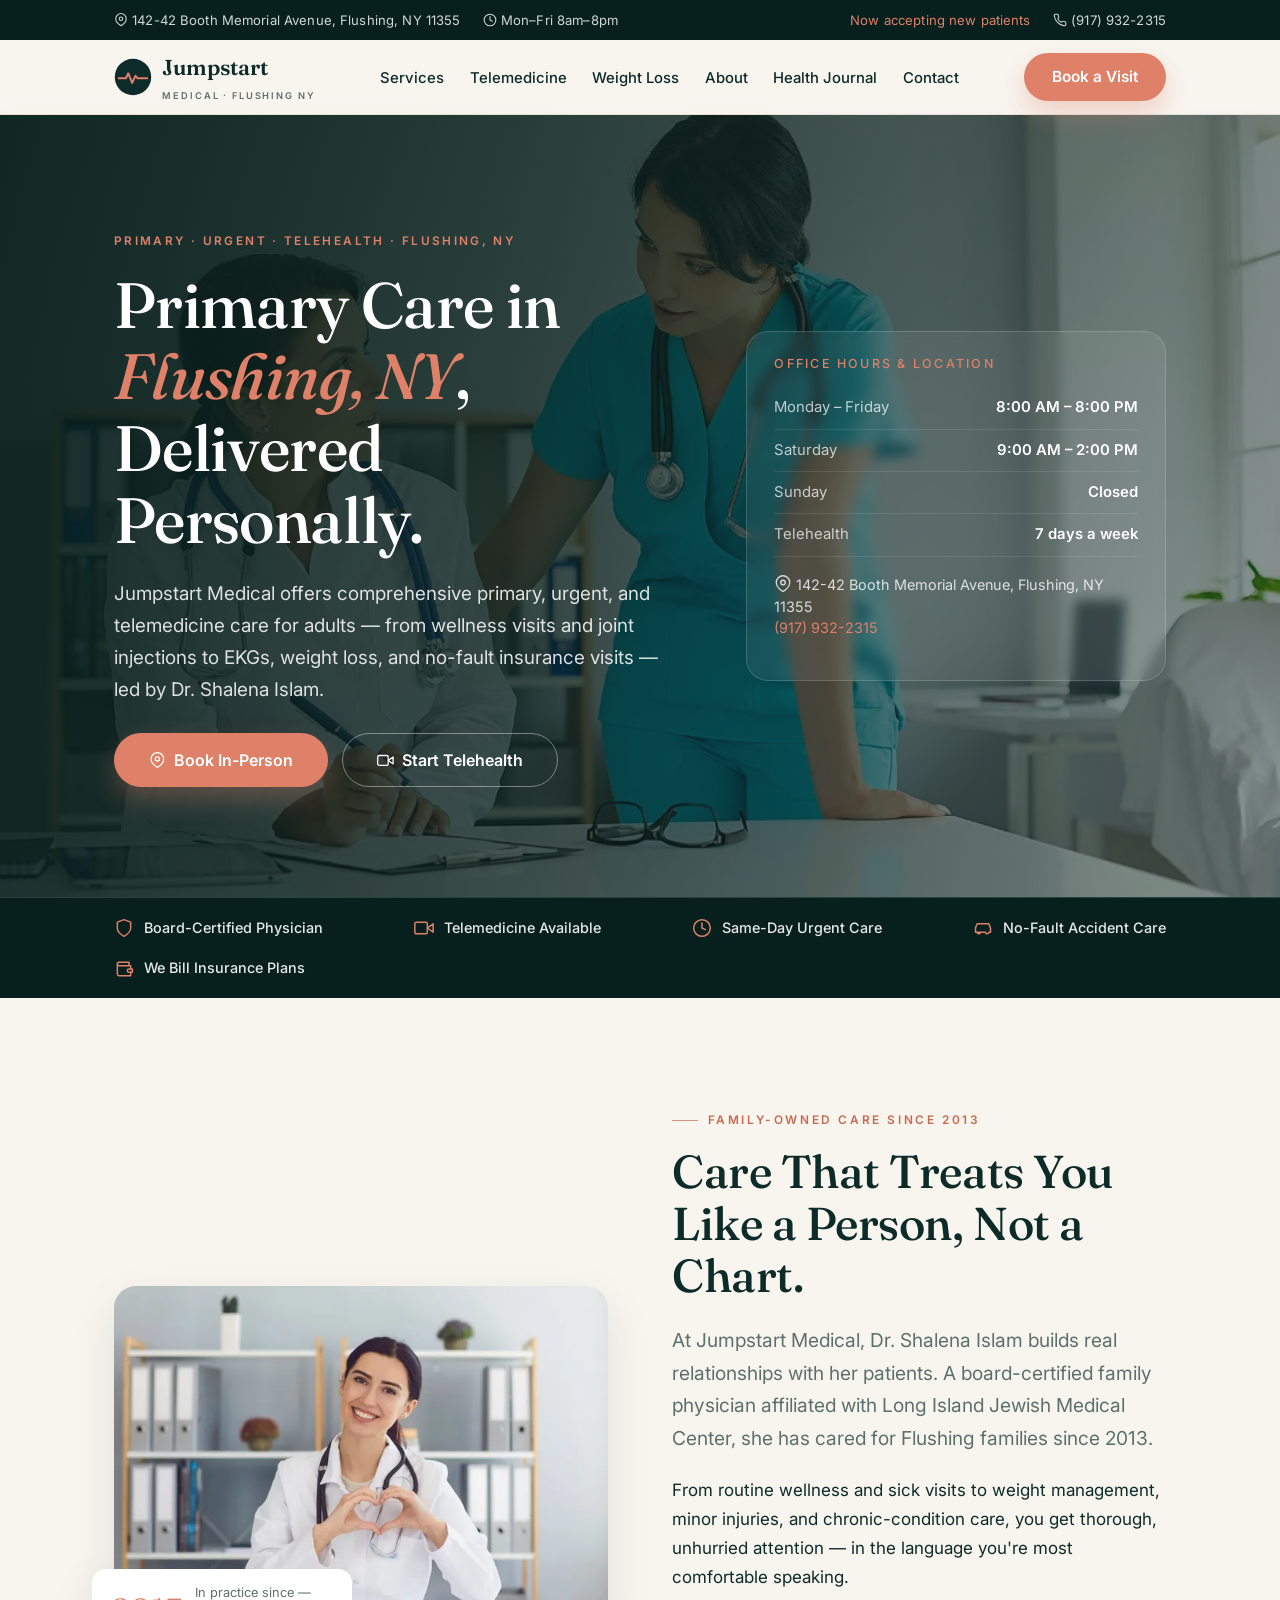
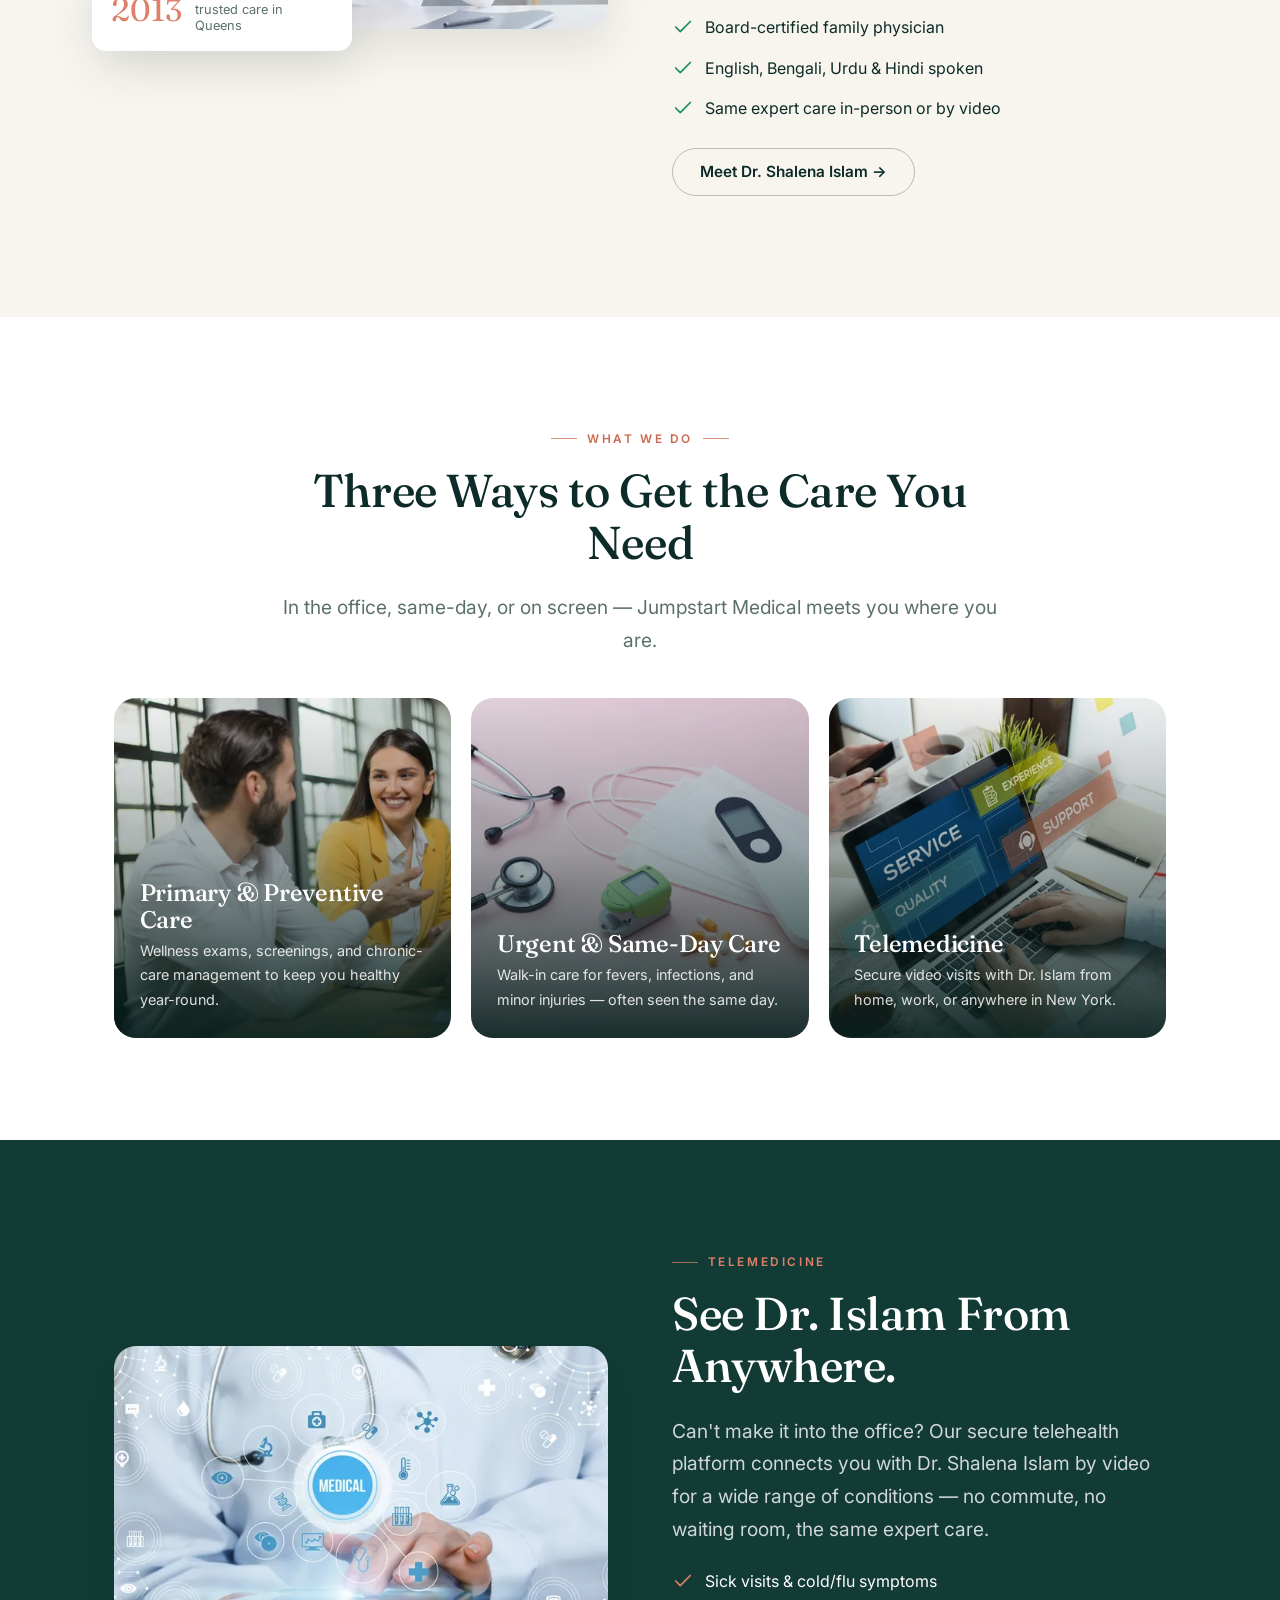
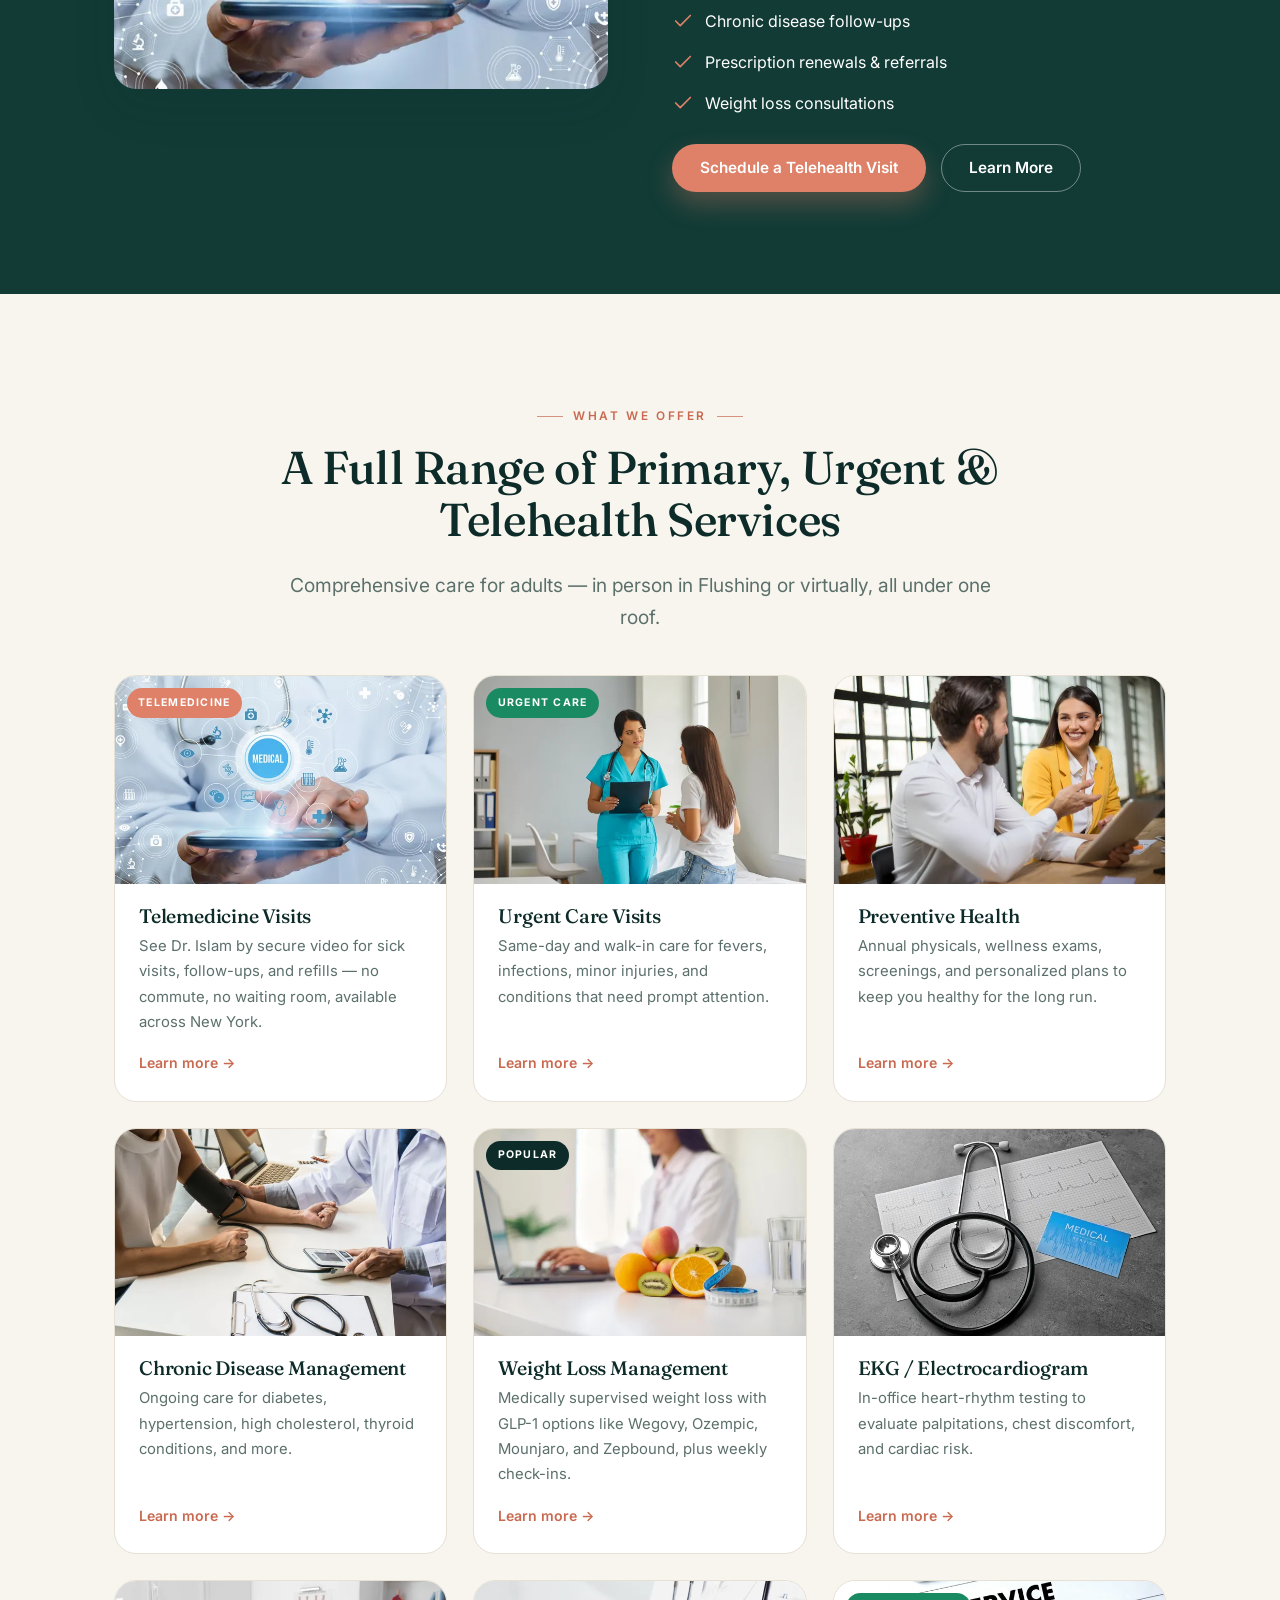
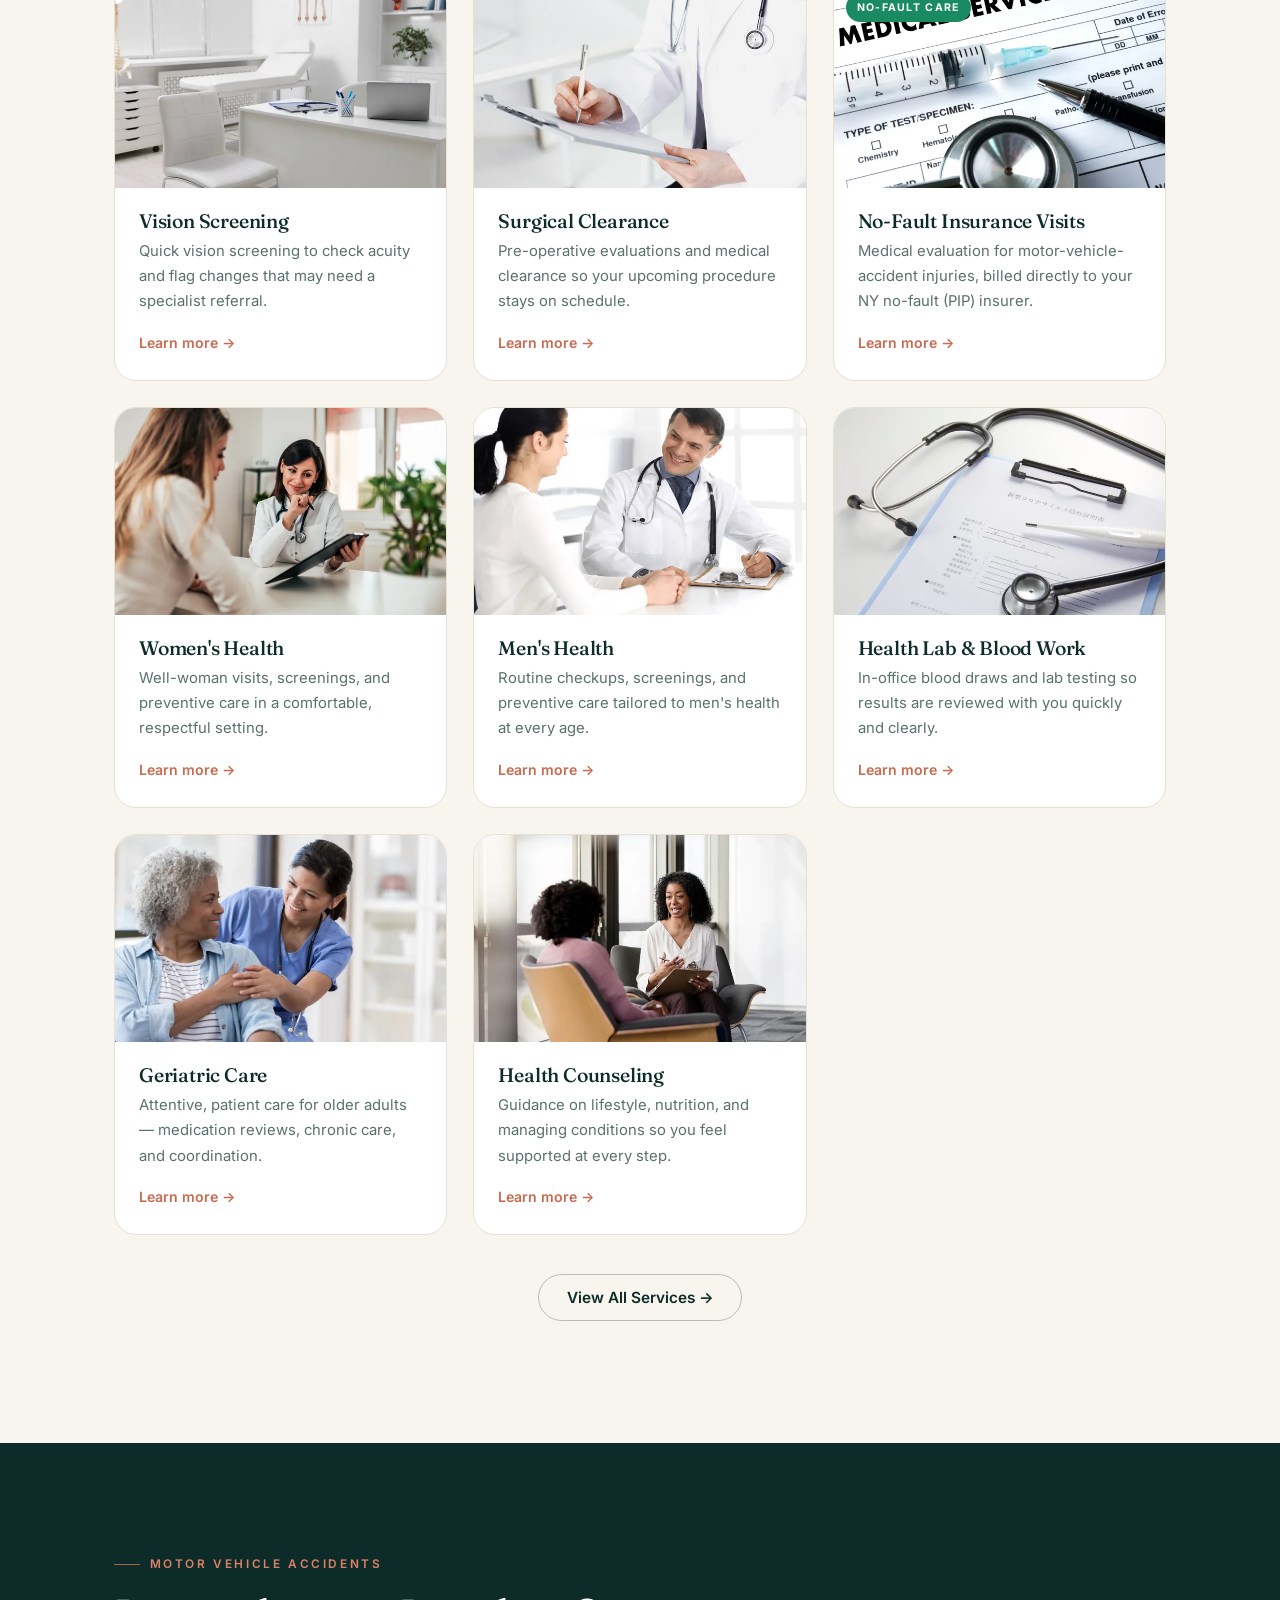
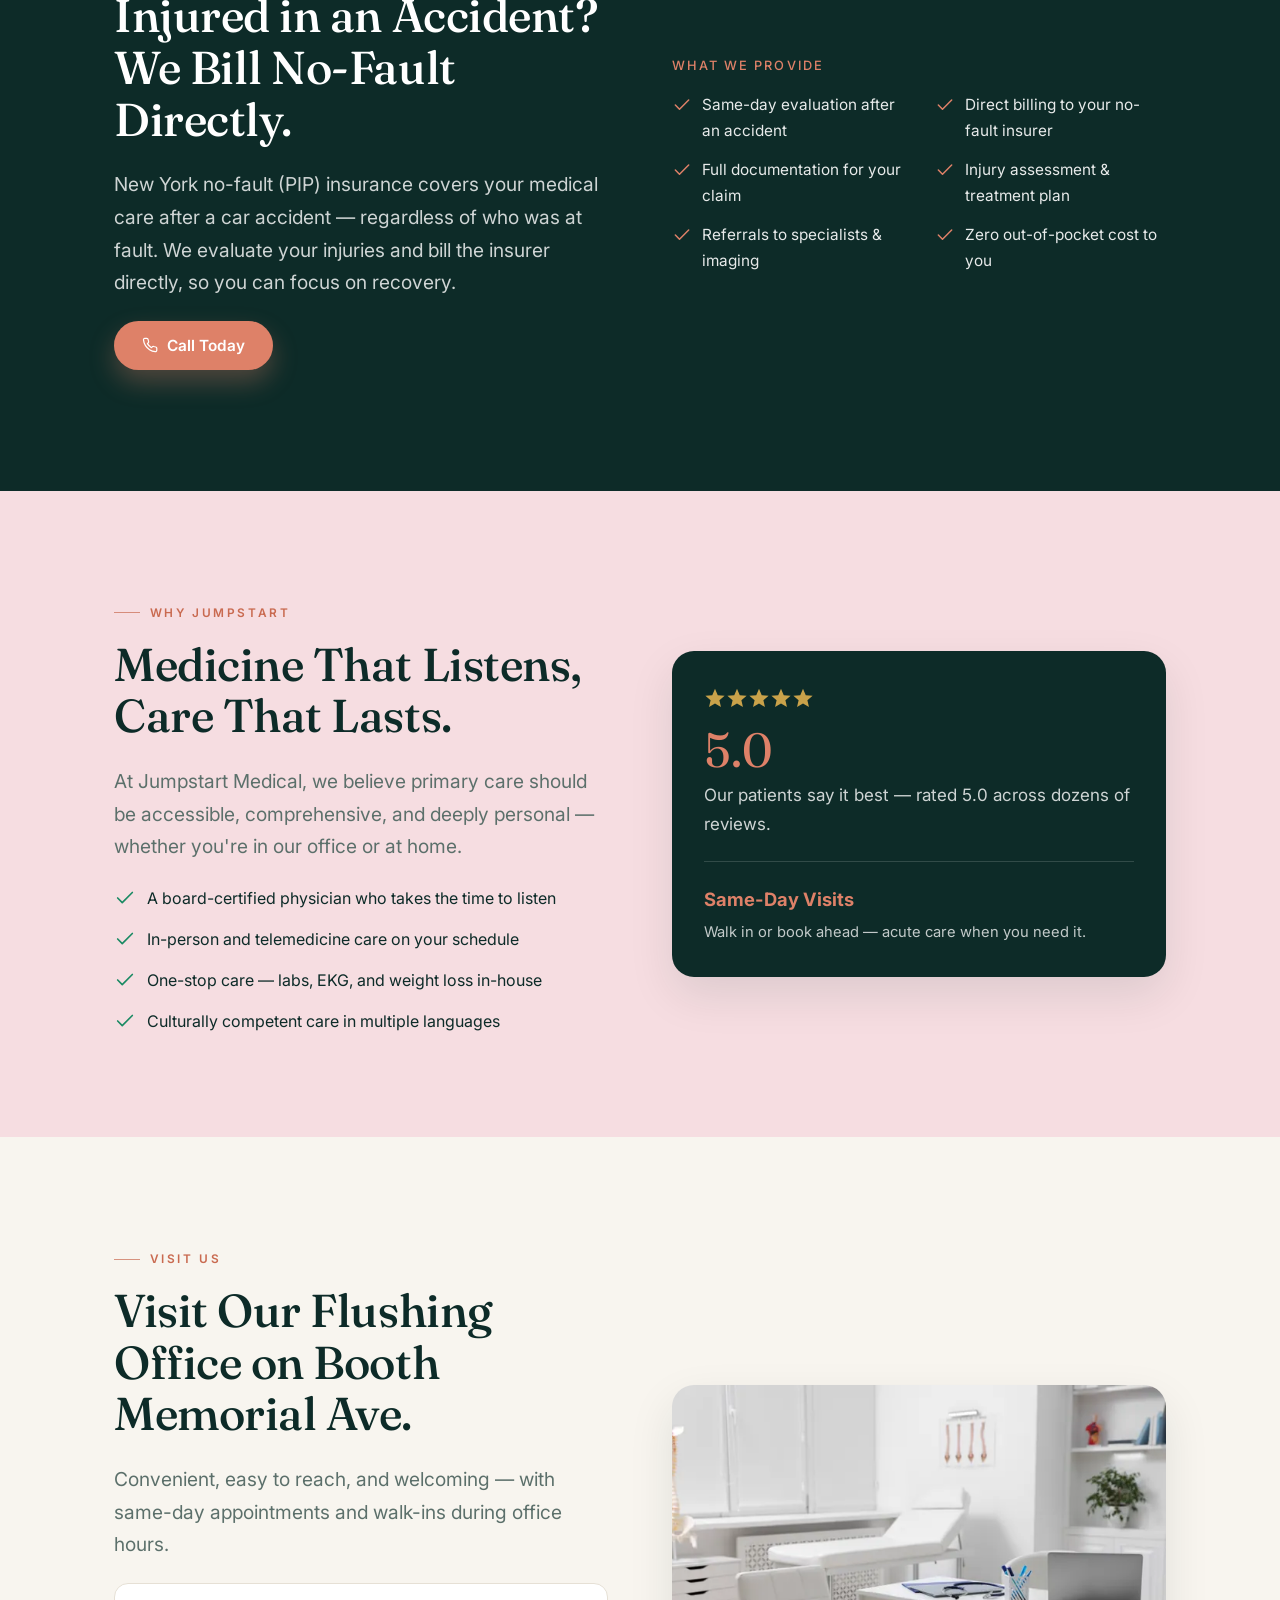
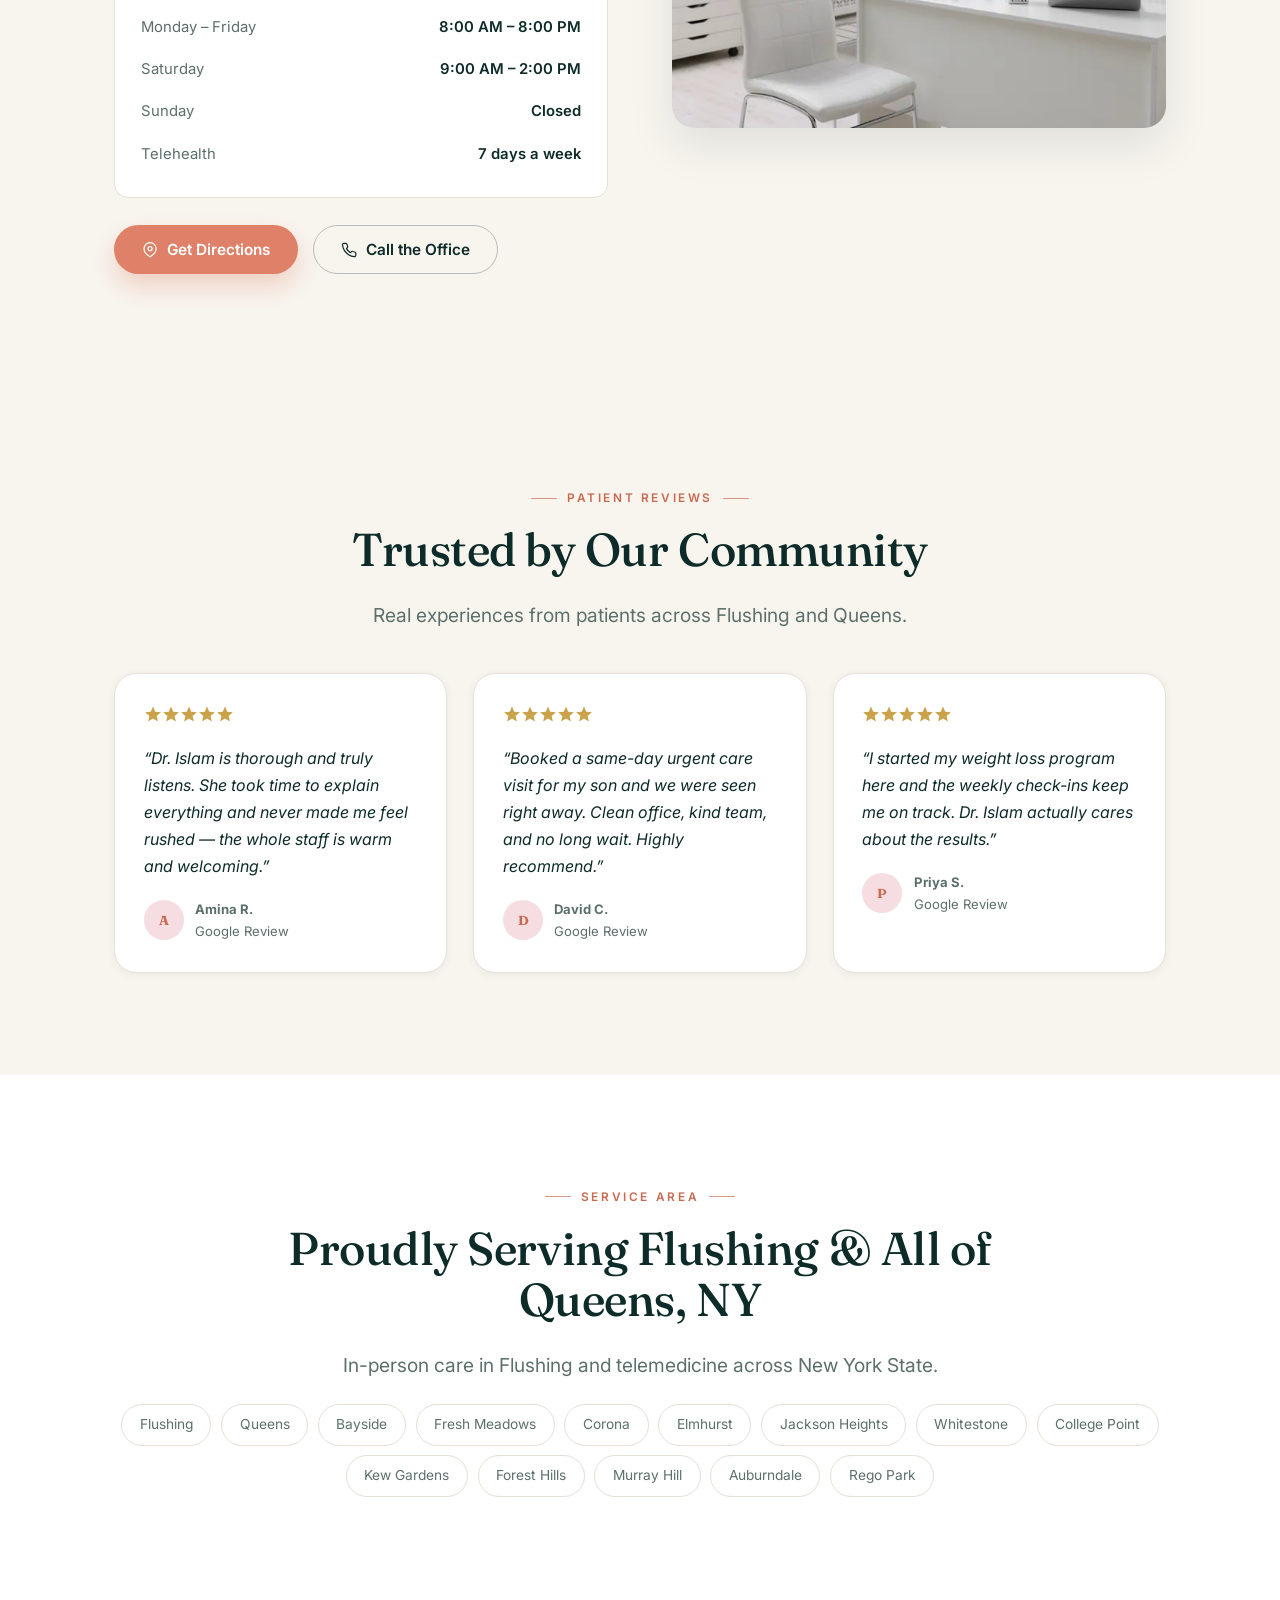
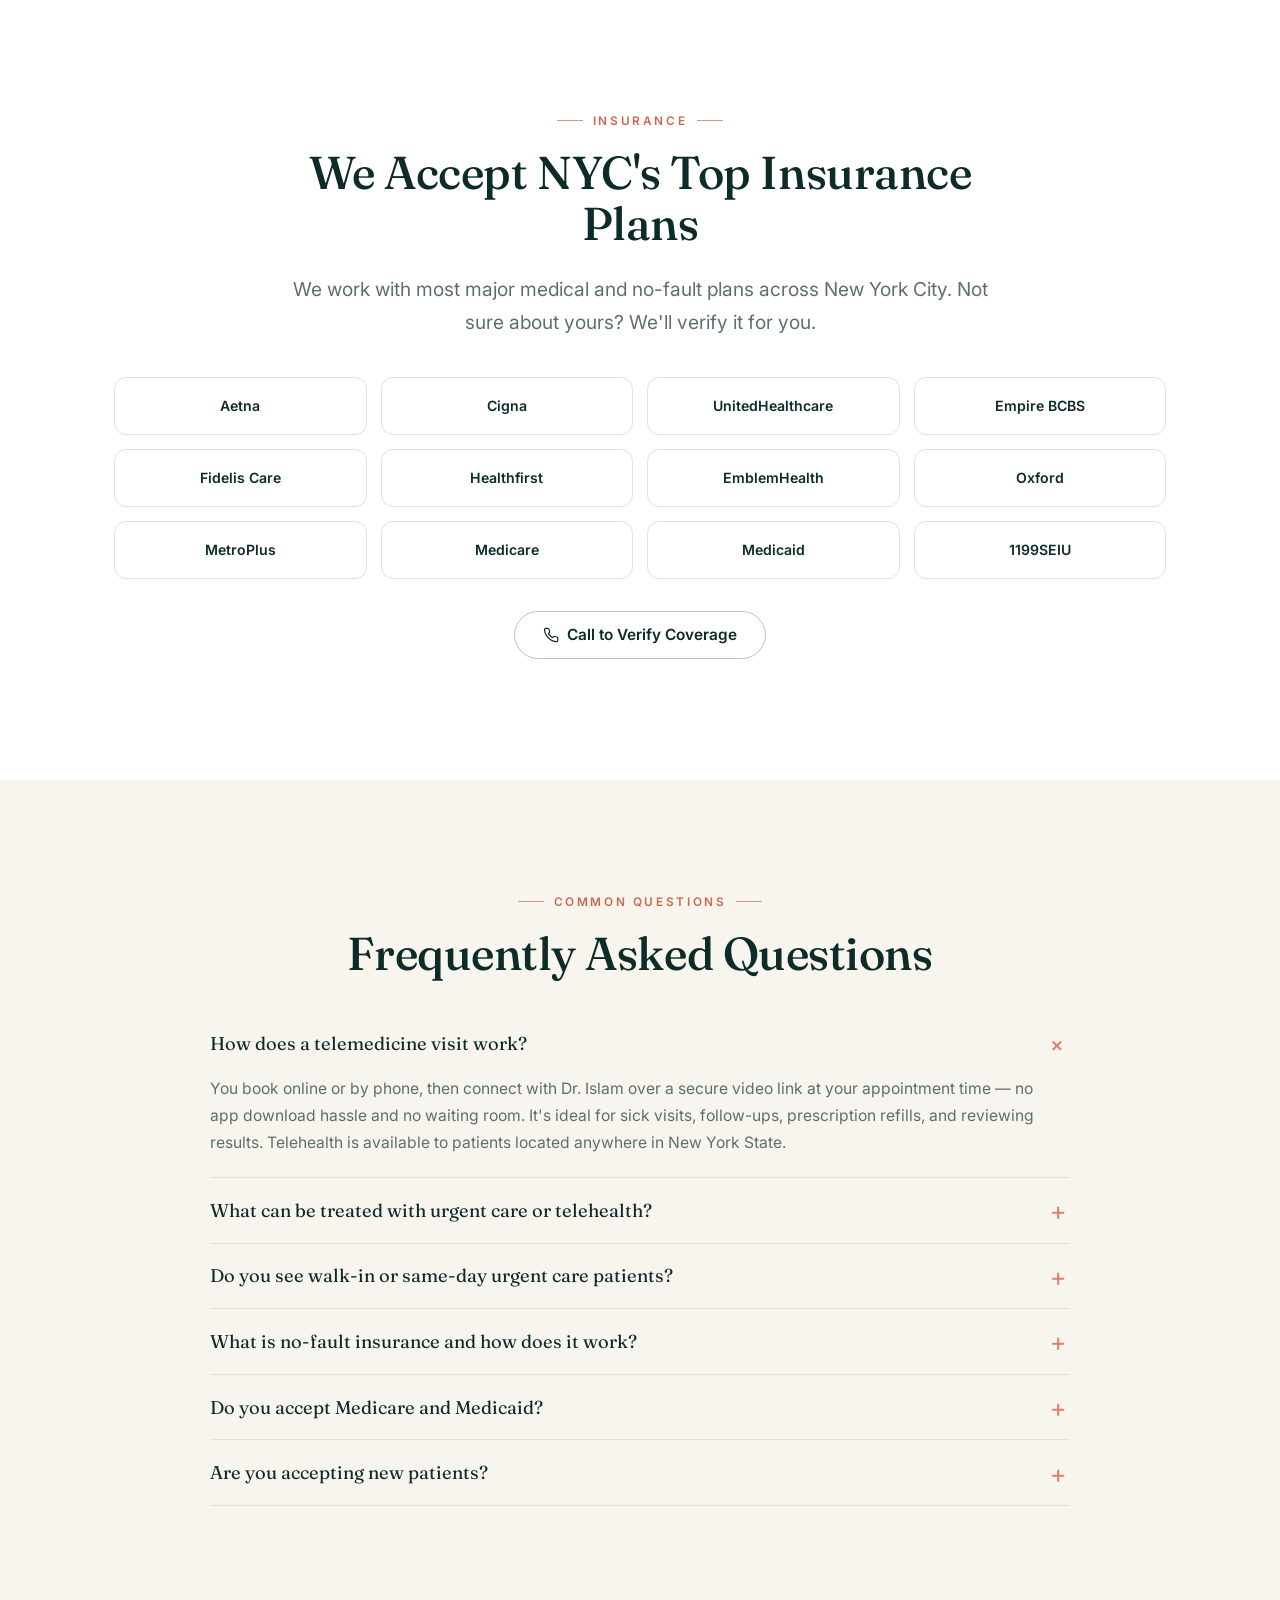
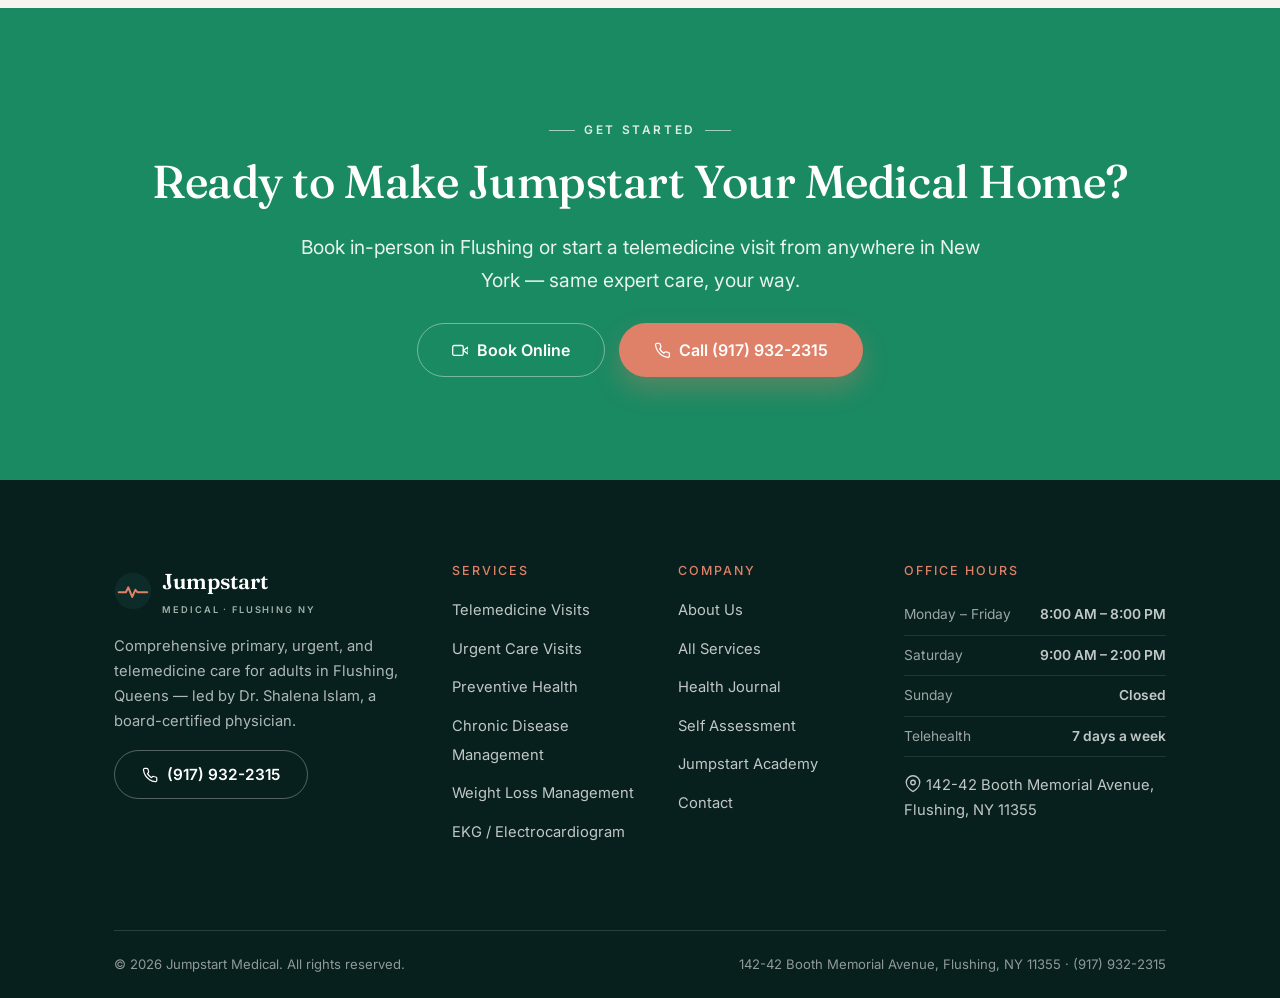
==== index.html @ 55629e94 "Redesign Jumpstart Medical site: new layout, SEO, responsive, imagery - Rebuild the site following j" ====
<!doctype html>
<html lang="en">
<head>
<meta charset="utf-8">
<meta name="viewport" content="width=device-width, initial-scale=1">
<title>Primary Care &amp; Urgent Care in Flushing, Queens NY | Jumpstart Medical</title>
<meta name="description" content="Jumpstart Medical offers comprehensive primary, urgent, and telemedicine care for adults in Flushing, Queens NY — led by Dr. Shalena Islam. Same-day visits, weight loss, no-fault care. Call (917) 932-2315.">
<link rel="canonical" href="https://jumpstartmedical.care/">
<meta name="theme-color" content="#0d2b28">
<meta name="robots" content="index, follow, max-image-preview:large">
<meta name="author" content="Jumpstart Medical">
<meta name="geo.region" content="US-NY">
<meta name="geo.placename" content="Flushing, Queens, New York">

<meta property="og:type" content="website">
<meta property="og:site_name" content="Jumpstart Medical">
<meta property="og:title" content="Primary Care &amp; Urgent Care in Flushing, Queens NY | Jumpstart Medical">
<meta property="og:description" content="Jumpstart Medical offers comprehensive primary, urgent, and telemedicine care for adults in Flushing, Queens NY — led by Dr. Shalena Islam. Same-day visits, weight loss, no-fault care. Call (917) 932-2315.">
<meta property="og:url" content="https://jumpstartmedical.care/">
<meta property="og:image" content="https://jumpstartmedical.care/assets/img/og-image.jpg">
<meta property="og:image:width" content="1200">
<meta property="og:image:height" content="630">
<meta property="og:locale" content="en_US">
<meta name="twitter:card" content="summary_large_image">
<meta name="twitter:title" content="Primary Care &amp; Urgent Care in Flushing, Queens NY | Jumpstart Medical">
<meta name="twitter:description" content="Jumpstart Medical offers comprehensive primary, urgent, and telemedicine care for adults in Flushing, Queens NY — led by Dr. Shalena Islam. Same-day visits, weight loss, no-fault care. Call (917) 932-2315.">
<meta name="twitter:image" content="https://jumpstartmedical.care/assets/img/og-image.jpg">

<link rel="icon" type="image/svg+xml" href="assets/img/favicon.svg">
<link rel="apple-touch-icon" href="assets/img/favicon.svg">
<link rel="manifest" href="site.webmanifest">

<link rel="preconnect" href="https://fonts.googleapis.com">
<link rel="preconnect" href="https://fonts.gstatic.com" crossorigin>
<link href="https://fonts.googleapis.com/css2?family=Fraunces:ital,opsz,wght@0,9..144,400;0,9..144,500;1,9..144,400&family=Inter:wght@400;500;600;700&display=swap" rel="stylesheet">
<link rel="stylesheet" href="assets/css/styles.css">
<script type="application/ld+json">{"@context": "https://schema.org", "@type": "MedicalClinic", "@id": "https://jumpstartmedical.care/#clinic", "name": "Jumpstart Medical", "url": "https://jumpstartmedical.care/", "telephone": "(917) 932-2315", "image": "https://jumpstartmedical.care/assets/img/og-image.jpg", "priceRange": "$$", "medicalSpecialty": ["PrimaryCare", "Emergency"], "address": {"@type": "PostalAddress", "streetAddress": "142-42 Booth Memorial Avenue", "addressLocality": "Flushing", "addressRegion": "NY", "postalCode": "11355", "addressCountry": "US"}, "geo": {"@type": "GeoCoordinates", "latitude": 40.7433, "longitude": -73.8203}, "areaServed": [{"@type": "City", "name": "Flushing"}, {"@type": "City", "name": "Queens"}, {"@type": "City", "name": "Bayside"}, {"@type": "City", "name": "Fresh Meadows"}], "openingHoursSpecification": [{"@type": "OpeningHoursSpecification", "dayOfWeek": ["Monday", "Tuesday", "Wednesday", "Thursday", "Friday"], "opens": "08:00", "closes": "20:00"}, {"@type": "OpeningHoursSpecification", "dayOfWeek": "Saturday", "opens": "09:00", "closes": "14:00"}], "founder": {"@type": "Physician", "name": "Dr. Shalena Islam"}, "sameAs": ["https://www.zocdoc.com/practice/jumpstart-medical-75416"]}</script>
<script type="application/ld+json">{"@context": "https://schema.org", "@type": "Physician", "name": "Dr. Shalena Islam", "url": "https://jumpstartmedical.care/about-us/", "telephone": "(917) 932-2315", "medicalSpecialty": "PrimaryCare", "worksFor": {"@id": "https://jumpstartmedical.care/#clinic"}, "knowsLanguage": ["English", "Bengali", "Urdu", "Hindi"], "address": {"@type": "PostalAddress", "streetAddress": "142-42 Booth Memorial Avenue", "addressLocality": "Flushing", "addressRegion": "NY", "postalCode": "11355", "addressCountry": "US"}}</script>
<script type="application/ld+json">{"@context": "https://schema.org", "@type": "FAQPage", "mainEntity": [{"@type": "Question", "name": "How does a telemedicine visit work?", "acceptedAnswer": {"@type": "Answer", "text": "You book online or by phone, then connect with Dr. Islam over a secure video link at your appointment time — no app download hassle and no waiting room. It's ideal for sick visits, follow-ups, prescription refills, and reviewing results. Telehealth is available to patients located anywhere in New York State."}}, {"@type": "Question", "name": "What can be treated with urgent care or telehealth?", "acceptedAnswer": {"@type": "Answer", "text": "Colds and flu, minor infections, rashes, allergies, prescription refills, medication questions, and chronic-condition check-ins are all a great fit. For anything that needs hands-on evaluation or lab work, we'll have you come into the Flushing office — often the same day."}}, {"@type": "Question", "name": "Do you see walk-in or same-day urgent care patients?", "acceptedAnswer": {"@type": "Answer", "text": "Yes. Same-day and walk-in appointments are available for acute conditions during office hours. Calling ahead at (917) 932-2315 helps us reduce your wait, but walk-ins are always welcome."}}, {"@type": "Question", "name": "What is no-fault insurance and how does it work?", "acceptedAnswer": {"@type": "Answer", "text": "New York no-fault (PIP) insurance covers medical expenses after a motor vehicle accident, regardless of who was at fault. Jumpstart Medical evaluates your injuries and bills the insurer directly — at no out-of-pocket cost to you."}}, {"@type": "Question", "name": "Do you accept Medicare and Medicaid?", "acceptedAnswer": {"@type": "Answer", "text": "Yes. We accept Medicare, Medicaid, and most major NYC commercial plans. Call (917) 932-2315 and we'll verify your coverage before your visit."}}, {"@type": "Question", "name": "Are you accepting new patients?", "acceptedAnswer": {"@type": "Answer", "text": "Absolutely. Jumpstart Medical is actively welcoming new adult patients for both in-person and telemedicine visits. Book on ZocDoc or call (917) 932-2315 to get started."}}]}</script>
<script type="application/ld+json">{"@context": "https://schema.org", "@type": "WebSite", "name": "Jumpstart Medical", "url": "https://jumpstartmedical.care/"}</script>
</head>
<body>
<a class="skip" href="#main">Skip to content</a>

<div class="topbar">
  <div class="wrap">
    <div class="tb-left">
      <span><svg class="ico" viewBox="0 0 24 24" fill="none" stroke="currentColor" stroke-width="1.8" stroke-linecap="round" stroke-linejoin="round" aria-hidden="true"><path d="M21 10c0 7-9 12-9 12s-9-5-9-12a9 9 0 0 1 18 0Z"/><circle cx="12" cy="10" r="3"/></svg> 142-42 Booth Memorial Avenue, Flushing, NY 11355</span>
      <span><svg class="ico" viewBox="0 0 24 24" fill="none" stroke="currentColor" stroke-width="1.8" stroke-linecap="round" stroke-linejoin="round" aria-hidden="true"><circle cx="12" cy="12" r="10"/><path d="M12 6v6l4 2"/></svg> Mon–Fri 8am–8pm</span>
    </div>
    <div class="tb-right">
      <span class="dot">Now accepting new patients</span>
      <a href="tel:+19179322315"><svg class="ico" viewBox="0 0 24 24" fill="none" stroke="currentColor" stroke-width="1.8" stroke-linecap="round" stroke-linejoin="round" aria-hidden="true"><path d="M22 16.9v3a2 2 0 0 1-2.2 2 19.8 19.8 0 0 1-8.6-3 19.5 19.5 0 0 1-6-6 19.8 19.8 0 0 1-3-8.6A2 2 0 0 1 4.1 2h3a2 2 0 0 1 2 1.7c.1 1 .4 1.9.7 2.8a2 2 0 0 1-.5 2.1L8.1 9.9a16 16 0 0 0 6 6l1.3-1.3a2 2 0 0 1 2.1-.4c.9.3 1.8.6 2.8.7a2 2 0 0 1 1.7 2Z"/></svg> (917) 932-2315</a>
    </div>
  </div>
</div>
<header class="site-header">
  <nav class="nav wrap" aria-label="Primary">
    <a class="brand" href="index.html" aria-label="Jumpstart Medical home">
      <img class="mark" src="assets/img/logo-mark.svg" alt="" width="38" height="38">
      <span>Jumpstart <small>Medical &middot; Flushing NY</small></span>
    </a>
    <ul class="nav-links"><li><a href="services/">Services</a></li><li><a href="services/telemedicine-queens-ny/">Telemedicine</a></li><li><a href="services/weight-loss-in-flushing-ny/">Weight Loss</a></li><li><a href="about-us/">About</a></li><li><a href="blogs/">Health Journal</a></li><li><a href="contact/">Contact</a></li></ul>
    <div class="nav-cta">
      <a class="btn btn-primary" href="https://www.zocdoc.com/practice/jumpstart-medical-75416" target="_blank" rel="noopener">Book a Visit</a>
    </div>
    <button class="nav-toggle" aria-label="Menu" aria-expanded="false" aria-controls="menu">
      <span></span><span></span><span></span>
    </button>
  </nav>
</header>
<main id="main">
<section class="hero">
  <img class="hero-bg" src="assets/img/medical-team-collaboration.webp" srcset="assets/img/medical-team-collaboration-640.webp 640w, assets/img/medical-team-collaboration.webp 1200w" sizes="100vw" width="1200" height="750" alt="Jumpstart Medical care team in Flushing, Queens">
  <div class="wrap">
    <div class="hero-grid">
      <div>
        <span class="hero-badge">Primary &middot; Urgent &middot; Telehealth &middot; Flushing, NY</span>
        <h1>Primary Care in <em>Flushing, NY</em>, Delivered Personally.</h1>
        <p class="hero-sub">Jumpstart Medical offers comprehensive primary, urgent, and telemedicine care for adults — from wellness visits and joint injections to EKGs, weight loss, and no-fault insurance visits — led by Dr. Shalena Islam.</p>
        <div class="hero-actions">
          <a class="btn btn-primary btn-lg" href="https://www.zocdoc.com/practice/jumpstart-medical-75416" target="_blank" rel="noopener"><svg class="ico" viewBox="0 0 24 24" fill="none" stroke="currentColor" stroke-width="1.8" stroke-linecap="round" stroke-linejoin="round" aria-hidden="true"><path d="M21 10c0 7-9 12-9 12s-9-5-9-12a9 9 0 0 1 18 0Z"/><circle cx="12" cy="10" r="3"/></svg> Book In-Person</a>
          <a class="btn btn-ghost-light btn-lg" href="services/telemedicine-queens-ny/"><svg class="ico" viewBox="0 0 24 24" fill="none" stroke="currentColor" stroke-width="1.8" stroke-linecap="round" stroke-linejoin="round" aria-hidden="true"><path d="m23 7-7 5 7 5V7Z"/><rect x="1" y="5" width="15" height="14" rx="2"/></svg> Start Telehealth</a>
        </div>
      </div>
      <aside class="hours-card">
        <h3>Office Hours &amp; Location</h3>
        <div class="hours-row"><span>Monday – Friday</span><span>8:00 AM – 8:00 PM</span></div><div class="hours-row"><span>Saturday</span><span>9:00 AM – 2:00 PM</span></div><div class="hours-row"><span>Sunday</span><span>Closed</span></div><div class="hours-row"><span>Telehealth</span><span>7 days a week</span></div>
        <p class="addr"><svg class="ico" viewBox="0 0 24 24" fill="none" stroke="currentColor" stroke-width="1.8" stroke-linecap="round" stroke-linejoin="round" aria-hidden="true"><path d="M21 10c0 7-9 12-9 12s-9-5-9-12a9 9 0 0 1 18 0Z"/><circle cx="12" cy="10" r="3"/></svg> 142-42 Booth Memorial Avenue, Flushing, NY 11355<br>
        <a href="tel:+19179322315" style="color:var(--coral)">(917) 932-2315</a></p>
      </aside>
    </div>
  </div>
</section>

<section class="trust"><div class="wrap"><div class="trust-item"><svg class="ico" viewBox="0 0 24 24" fill="none" stroke="currentColor" stroke-width="1.8" stroke-linecap="round" stroke-linejoin="round" aria-hidden="true"><path d="M12 22s8-4 8-10V5l-8-3-8 3v7c0 6 8 10 8 10Z"/></svg><span>Board-Certified Physician</span></div><div class="trust-item"><svg class="ico" viewBox="0 0 24 24" fill="none" stroke="currentColor" stroke-width="1.8" stroke-linecap="round" stroke-linejoin="round" aria-hidden="true"><path d="m23 7-7 5 7 5V7Z"/><rect x="1" y="5" width="15" height="14" rx="2"/></svg><span>Telemedicine Available</span></div><div class="trust-item"><svg class="ico" viewBox="0 0 24 24" fill="none" stroke="currentColor" stroke-width="1.8" stroke-linecap="round" stroke-linejoin="round" aria-hidden="true"><circle cx="12" cy="12" r="10"/><path d="M12 6v6l4 2"/></svg><span>Same-Day Urgent Care</span></div><div class="trust-item"><svg class="ico" viewBox="0 0 24 24" fill="none" stroke="currentColor" stroke-width="1.8" stroke-linecap="round" stroke-linejoin="round" aria-hidden="true"><path d="M5 17H3v-5l2-5h14l2 5v5h-2M5 17a2 2 0 1 0 4 0M5 17h10m0 0a2 2 0 1 0 4 0"/></svg><span>No-Fault Accident Care</span></div><div class="trust-item"><svg class="ico" viewBox="0 0 24 24" fill="none" stroke="currentColor" stroke-width="1.8" stroke-linecap="round" stroke-linejoin="round" aria-hidden="true"><path d="M20 12V8H6a2 2 0 0 1 0-4h12v4"/><path d="M4 6v12a2 2 0 0 0 2 2h14v-4"/><path d="M18 12a2 2 0 0 0 0 4h4v-4Z"/></svg><span>We Bill Insurance Plans</span></div></div></section>

<section class="section">
  <div class="wrap">
    <div class="split">
      <div class="split-media reveal">
        <img src="assets/img/medicine-that-listens.webp" srcset="assets/img/medicine-that-listens-640.webp 640w, assets/img/medicine-that-listens.webp 1200w" sizes="(max-width:860px) 100vw, 600px" loading="lazy" decoding="async" width="1200" height="750" alt="Dr. Shalena Islam, board-certified family physician at Jumpstart Medical">
        <div class="badge-float"><span class="num">2013</span><small>In practice since — trusted care in Queens</small></div>
      </div>
      <div class="reveal">
        <span class="kicker">Family-Owned Care Since 2013</span>
        <h2>Care That Treats You Like a Person, Not a Chart.</h2>
        <p class="lead">At Jumpstart Medical, Dr. Shalena Islam builds real relationships with her patients. A board-certified family physician affiliated with Long Island Jewish Medical Center, she has cared for Flushing families since 2013.</p>
        <p>From routine wellness and sick visits to weight management, minor injuries, and chronic-condition care, you get thorough, unhurried attention — in the language you're most comfortable speaking.</p>
        <ul class="check-list">
          <li><svg class="ico" viewBox="0 0 24 24" fill="none" stroke="currentColor" stroke-width="1.8" stroke-linecap="round" stroke-linejoin="round" aria-hidden="true"><path d="M20 6 9 17l-5-5"/></svg><span>Board-certified family physician</span></li>
          <li><svg class="ico" viewBox="0 0 24 24" fill="none" stroke="currentColor" stroke-width="1.8" stroke-linecap="round" stroke-linejoin="round" aria-hidden="true"><path d="M20 6 9 17l-5-5"/></svg><span>English, Bengali, Urdu &amp; Hindi spoken</span></li>
          <li><svg class="ico" viewBox="0 0 24 24" fill="none" stroke="currentColor" stroke-width="1.8" stroke-linecap="round" stroke-linejoin="round" aria-hidden="true"><path d="M20 6 9 17l-5-5"/></svg><span>Same expert care in-person or by video</span></li>
        </ul>
        <p style="margin-top:1.6rem"><a class="btn btn-outline" href="about-us/">Meet Dr. Shalena Islam &rarr;</a></p>
      </div>
    </div>
  </div>
</section>

<section class="section" style="background:var(--paper)">
  <div class="wrap">
    <div class="section-head center">
      <span class="kicker center">What We Do</span>
      <h2>Three Ways to Get the Care You Need</h2>
      <p class="lead">In the office, same-day, or on screen — Jumpstart Medical meets you where you are.</p>
    </div>
    <div class="svc-tiles" style="margin-top:2.6rem"><a class="svc-tile reveal" href="services/"><img src="assets/img/primary-care-consultation-queens.webp" srcset="assets/img/primary-care-consultation-queens-640.webp 640w, assets/img/primary-care-consultation-queens.webp 1200w" sizes="(max-width:860px) 100vw, 33vw" loading="lazy" decoding="async" width="1200" height="750" alt="Primary and Preventive Care"><div class="svc-inner"><h3>Primary &amp; Preventive Care</h3><p>Wellness exams, screenings, and chronic-care management to keep you healthy year-round.</p></div></a><a class="svc-tile reveal" href="services/"><img src="assets/img/urgent-care-vitals.webp" srcset="assets/img/urgent-care-vitals-640.webp 640w, assets/img/urgent-care-vitals.webp 1200w" sizes="(max-width:860px) 100vw, 33vw" loading="lazy" decoding="async" width="1200" height="750" alt="Urgent and Same-Day Care"><div class="svc-inner"><h3>Urgent &amp; Same-Day Care</h3><p>Walk-in care for fevers, infections, and minor injuries — often seen the same day.</p></div></a><a class="svc-tile reveal" href="services/"><img src="assets/img/telehealth-service-support.webp" srcset="assets/img/telehealth-service-support-640.webp 640w, assets/img/telehealth-service-support.webp 1200w" sizes="(max-width:860px) 100vw, 33vw" loading="lazy" decoding="async" width="1200" height="750" alt="Telemedicine"><div class="svc-inner"><h3>Telemedicine</h3><p>Secure video visits with Dr. Islam from home, work, or anywhere in New York.</p></div></a></div>
  </div>
</section>

<section class="section band-dark" style="background:var(--ink-3)">
  <div class="wrap">
    <div class="split">
      <div class="split-media reveal"><img src="assets/img/telemedicine-virtual-care.webp" srcset="assets/img/telemedicine-virtual-care-640.webp 640w, assets/img/telemedicine-virtual-care.webp 1200w" sizes="(max-width:860px) 100vw, 600px" loading="lazy" decoding="async" width="1200" height="750" alt="Telemedicine video visit with Dr. Islam at Jumpstart Medical"></div>
      <div class="reveal on-dark">
        <span class="kicker">Telemedicine</span>
        <h2>See Dr. Islam From Anywhere.</h2>
        <p class="lead">Can't make it into the office? Our secure telehealth platform connects you with Dr. Shalena Islam by video for a wide range of conditions — no commute, no waiting room, the same expert care.</p>
        <ul class="check-list"><li><svg class="ico" viewBox="0 0 24 24" fill="none" stroke="currentColor" stroke-width="1.8" stroke-linecap="round" stroke-linejoin="round" aria-hidden="true"><path d="M20 6 9 17l-5-5"/></svg><span>Sick visits &amp; cold/flu symptoms</span></li><li><svg class="ico" viewBox="0 0 24 24" fill="none" stroke="currentColor" stroke-width="1.8" stroke-linecap="round" stroke-linejoin="round" aria-hidden="true"><path d="M20 6 9 17l-5-5"/></svg><span>Chronic disease follow-ups</span></li><li><svg class="ico" viewBox="0 0 24 24" fill="none" stroke="currentColor" stroke-width="1.8" stroke-linecap="round" stroke-linejoin="round" aria-hidden="true"><path d="M20 6 9 17l-5-5"/></svg><span>Prescription renewals &amp; referrals</span></li><li><svg class="ico" viewBox="0 0 24 24" fill="none" stroke="currentColor" stroke-width="1.8" stroke-linecap="round" stroke-linejoin="round" aria-hidden="true"><path d="M20 6 9 17l-5-5"/></svg><span>Weight loss consultations</span></li></ul>
        <div class="hero-actions">
          <a class="btn btn-primary" href="https://www.zocdoc.com/practice/jumpstart-medical-75416" target="_blank" rel="noopener">Schedule a Telehealth Visit</a>
          <a class="btn btn-ghost-light" href="services/telemedicine-queens-ny/">Learn More</a>
        </div>
      </div>
    </div>
  </div>
</section>

<section class="section">
  <div class="wrap">
    <div class="section-head center">
      <span class="kicker center">What We Offer</span>
      <h2>A Full Range of Primary, Urgent &amp; Telehealth Services</h2>
      <p class="lead">Comprehensive care for adults — in person in Flushing or virtually, all under one roof.</p>
    </div>
    <div style="margin-top:2.6rem"><div class="grid grid-3">
      <article class="card reveal">
        <div class="card-media"><span class="tag ">TELEMEDICINE</span><img src="assets/img/telemedicine-virtual-care.webp" srcset="assets/img/telemedicine-virtual-care-640.webp 640w, assets/img/telemedicine-virtual-care.webp 1200w" sizes="(max-width:560px) 100vw, (max-width:1000px) 50vw, 33vw" loading="lazy" decoding="async" width="1200" height="750" alt="Telemedicine Visits at Jumpstart Medical in Flushing, NY"></div>
        <div class="card-body">
          <h3>Telemedicine Visits</h3>
          <p>See Dr. Islam by secure video for sick visits, follow-ups, and refills — no commute, no waiting room, available across New York.</p>
          <a class="more" href="services/">Learn more &rarr;</a>
        </div>
      </article>
      <article class="card reveal">
        <div class="card-media"><span class="tag emerald">URGENT CARE</span><img src="assets/img/urgent-care-consultation.webp" srcset="assets/img/urgent-care-consultation-640.webp 640w, assets/img/urgent-care-consultation.webp 1200w" sizes="(max-width:560px) 100vw, (max-width:1000px) 50vw, 33vw" loading="lazy" decoding="async" width="1200" height="750" alt="Urgent Care Visits at Jumpstart Medical in Flushing, NY"></div>
        <div class="card-body">
          <h3>Urgent Care Visits</h3>
          <p>Same-day and walk-in care for fevers, infections, minor injuries, and conditions that need prompt attention.</p>
          <a class="more" href="services/">Learn more &rarr;</a>
        </div>
      </article>
      <article class="card reveal">
        <div class="card-media"><img src="assets/img/primary-care-consultation-queens.webp" srcset="assets/img/primary-care-consultation-queens-640.webp 640w, assets/img/primary-care-consultation-queens.webp 1200w" sizes="(max-width:560px) 100vw, (max-width:1000px) 50vw, 33vw" loading="lazy" decoding="async" width="1200" height="750" alt="Preventive Health at Jumpstart Medical in Flushing, NY"></div>
        <div class="card-body">
          <h3>Preventive Health</h3>
          <p>Annual physicals, wellness exams, screenings, and personalized plans to keep you healthy for the long run.</p>
          <a class="more" href="services/">Learn more &rarr;</a>
        </div>
      </article>
      <article class="card reveal">
        <div class="card-media"><img src="assets/img/chronic-disease-blood-pressure-check.webp" srcset="assets/img/chronic-disease-blood-pressure-check-640.webp 640w, assets/img/chronic-disease-blood-pressure-check.webp 1200w" sizes="(max-width:560px) 100vw, (max-width:1000px) 50vw, 33vw" loading="lazy" decoding="async" width="1200" height="750" alt="Chronic Disease Management at Jumpstart Medical in Flushing, NY"></div>
        <div class="card-body">
          <h3>Chronic Disease Management</h3>
          <p>Ongoing care for diabetes, hypertension, high cholesterol, thyroid conditions, and more.</p>
          <a class="more" href="services/">Learn more &rarr;</a>
        </div>
      </article>
      <article class="card reveal">
        <div class="card-media"><span class="tag ink">POPULAR</span><img src="assets/img/weight-loss-nutrition-flushing.webp" srcset="assets/img/weight-loss-nutrition-flushing-640.webp 640w, assets/img/weight-loss-nutrition-flushing.webp 1200w" sizes="(max-width:560px) 100vw, (max-width:1000px) 50vw, 33vw" loading="lazy" decoding="async" width="1200" height="750" alt="Weight Loss Management at Jumpstart Medical in Flushing, NY"></div>
        <div class="card-body">
          <h3>Weight Loss Management</h3>
          <p>Medically supervised weight loss with GLP-1 options like Wegovy, Ozempic, Mounjaro, and Zepbound, plus weekly check-ins.</p>
          <a class="more" href="services/">Learn more &rarr;</a>
        </div>
      </article>
      <article class="card reveal">
        <div class="card-media"><img src="assets/img/ekg-electrocardiogram-test.webp" srcset="assets/img/ekg-electrocardiogram-test-640.webp 640w, assets/img/ekg-electrocardiogram-test.webp 1200w" sizes="(max-width:560px) 100vw, (max-width:1000px) 50vw, 33vw" loading="lazy" decoding="async" width="1200" height="750" alt="EKG / Electrocardiogram at Jumpstart Medical in Flushing, NY"></div>
        <div class="card-body">
          <h3>EKG / Electrocardiogram</h3>
          <p>In-office heart-rhythm testing to evaluate palpitations, chest discomfort, and cardiac risk.</p>
          <a class="more" href="services/">Learn more &rarr;</a>
        </div>
      </article>
      <article class="card reveal">
        <div class="card-media"><img src="assets/img/flushing-clinic-exam-room.webp" srcset="assets/img/flushing-clinic-exam-room-640.webp 640w, assets/img/flushing-clinic-exam-room.webp 1200w" sizes="(max-width:560px) 100vw, (max-width:1000px) 50vw, 33vw" loading="lazy" decoding="async" width="1200" height="750" alt="Vision Screening at Jumpstart Medical in Flushing, NY"></div>
        <div class="card-body">
          <h3>Vision Screening</h3>
          <p>Quick vision screening to check acuity and flag changes that may need a specialist referral.</p>
          <a class="more" href="services/">Learn more &rarr;</a>
        </div>
      </article>
      <article class="card reveal">
        <div class="card-media"><img src="assets/img/surgical-clearance-exam.webp" srcset="assets/img/surgical-clearance-exam-640.webp 640w, assets/img/surgical-clearance-exam.webp 1200w" sizes="(max-width:560px) 100vw, (max-width:1000px) 50vw, 33vw" loading="lazy" decoding="async" width="1200" height="750" alt="Surgical Clearance at Jumpstart Medical in Flushing, NY"></div>
        <div class="card-body">
          <h3>Surgical Clearance</h3>
          <p>Pre-operative evaluations and medical clearance so your upcoming procedure stays on schedule.</p>
          <a class="more" href="services/">Learn more &rarr;</a>
        </div>
      </article>
      <article class="card reveal">
        <div class="card-media"><span class="tag emerald">NO-FAULT CARE</span><img src="assets/img/health-lab-blood-work.webp" srcset="assets/img/health-lab-blood-work-640.webp 640w, assets/img/health-lab-blood-work.webp 1200w" sizes="(max-width:560px) 100vw, (max-width:1000px) 50vw, 33vw" loading="lazy" decoding="async" width="1200" height="750" alt="No-Fault Insurance Visits at Jumpstart Medical in Flushing, NY"></div>
        <div class="card-body">
          <h3>No-Fault Insurance Visits</h3>
          <p>Medical evaluation for motor-vehicle-accident injuries, billed directly to your NY no-fault (PIP) insurer.</p>
          <a class="more" href="services/">Learn more &rarr;</a>
        </div>
      </article>
      <article class="card reveal">
        <div class="card-media"><img src="assets/img/womens-health-consultation.webp" srcset="assets/img/womens-health-consultation-640.webp 640w, assets/img/womens-health-consultation.webp 1200w" sizes="(max-width:560px) 100vw, (max-width:1000px) 50vw, 33vw" loading="lazy" decoding="async" width="1200" height="750" alt="Women&#x27;s Health at Jumpstart Medical in Flushing, NY"></div>
        <div class="card-body">
          <h3>Women's Health</h3>
          <p>Well-woman visits, screenings, and preventive care in a comfortable, respectful setting.</p>
          <a class="more" href="services/">Learn more &rarr;</a>
        </div>
      </article>
      <article class="card reveal">
        <div class="card-media"><img src="assets/img/mens-health-checkup.webp" srcset="assets/img/mens-health-checkup-640.webp 640w, assets/img/mens-health-checkup.webp 1200w" sizes="(max-width:560px) 100vw, (max-width:1000px) 50vw, 33vw" loading="lazy" decoding="async" width="1200" height="750" alt="Men&#x27;s Health at Jumpstart Medical in Flushing, NY"></div>
        <div class="card-body">
          <h3>Men's Health</h3>
          <p>Routine checkups, screenings, and preventive care tailored to men's health at every age.</p>
          <a class="more" href="services/">Learn more &rarr;</a>
        </div>
      </article>
      <article class="card reveal">
        <div class="card-media"><img src="assets/img/lab-testing-medical-form.webp" srcset="assets/img/lab-testing-medical-form-640.webp 640w, assets/img/lab-testing-medical-form.webp 1200w" sizes="(max-width:560px) 100vw, (max-width:1000px) 50vw, 33vw" loading="lazy" decoding="async" width="1200" height="750" alt="Health Lab &amp; Blood Work at Jumpstart Medical in Flushing, NY"></div>
        <div class="card-body">
          <h3>Health Lab & Blood Work</h3>
          <p>In-office blood draws and lab testing so results are reviewed with you quickly and clearly.</p>
          <a class="more" href="services/">Learn more &rarr;</a>
        </div>
      </article>
      <article class="card reveal">
        <div class="card-media"><img src="assets/img/geriatric-care-elderly-patient.webp" srcset="assets/img/geriatric-care-elderly-patient-640.webp 640w, assets/img/geriatric-care-elderly-patient.webp 1200w" sizes="(max-width:560px) 100vw, (max-width:1000px) 50vw, 33vw" loading="lazy" decoding="async" width="1200" height="750" alt="Geriatric Care at Jumpstart Medical in Flushing, NY"></div>
        <div class="card-body">
          <h3>Geriatric Care</h3>
          <p>Attentive, patient care for older adults — medication reviews, chronic care, and coordination.</p>
          <a class="more" href="services/">Learn more &rarr;</a>
        </div>
      </article>
      <article class="card reveal">
        <div class="card-media"><img src="assets/img/health-counseling-flushing.webp" srcset="assets/img/health-counseling-flushing-640.webp 640w, assets/img/health-counseling-flushing.webp 1200w" sizes="(max-width:560px) 100vw, (max-width:1000px) 50vw, 33vw" loading="lazy" decoding="async" width="1200" height="750" alt="Health Counseling at Jumpstart Medical in Flushing, NY"></div>
        <div class="card-body">
          <h3>Health Counseling</h3>
          <p>Guidance on lifestyle, nutrition, and managing conditions so you feel supported at every step.</p>
          <a class="more" href="services/">Learn more &rarr;</a>
        </div>
      </article></div></div>
    <p class="center" style="margin-top:2.4rem"><a class="btn btn-outline" href="services/">View All Services &rarr;</a></p>
  </div>
</section>

<section class="section band-dark">
  <div class="wrap">
    <div class="split">
      <div class="reveal on-dark">
        <span class="kicker">Motor Vehicle Accidents</span>
        <h2>Injured in an Accident? We Bill No-Fault Directly.</h2>
        <p class="lead">New York no-fault (PIP) insurance covers your medical care after a car accident — regardless of who was at fault. We evaluate your injuries and bill the insurer directly, so you can focus on recovery.</p>
        <p style="margin-top:1.4rem"><a class="btn btn-primary" href="tel:+19179322315"><svg class="ico" viewBox="0 0 24 24" fill="none" stroke="currentColor" stroke-width="1.8" stroke-linecap="round" stroke-linejoin="round" aria-hidden="true"><path d="M22 16.9v3a2 2 0 0 1-2.2 2 19.8 19.8 0 0 1-8.6-3 19.5 19.5 0 0 1-6-6 19.8 19.8 0 0 1-3-8.6A2 2 0 0 1 4.1 2h3a2 2 0 0 1 2 1.7c.1 1 .4 1.9.7 2.8a2 2 0 0 1-.5 2.1L8.1 9.9a16 16 0 0 0 6 6l1.3-1.3a2 2 0 0 1 2.1-.4c.9.3 1.8.6 2.8.7a2 2 0 0 1 1.7 2Z"/></svg> Call Today</a></p>
      </div>
      <div class="reveal on-dark">
        <h3 style="color:#fff;font-family:var(--sans);font-size:.8rem;letter-spacing:.16em;text-transform:uppercase;color:var(--coral)">What We Provide</h3>
        <ul class="provide-list" style="margin-top:1.2rem"><li><svg class="ico" viewBox="0 0 24 24" fill="none" stroke="currentColor" stroke-width="1.8" stroke-linecap="round" stroke-linejoin="round" aria-hidden="true"><path d="M20 6 9 17l-5-5"/></svg><span>Same-day evaluation after an accident</span></li><li><svg class="ico" viewBox="0 0 24 24" fill="none" stroke="currentColor" stroke-width="1.8" stroke-linecap="round" stroke-linejoin="round" aria-hidden="true"><path d="M20 6 9 17l-5-5"/></svg><span>Direct billing to your no-fault insurer</span></li><li><svg class="ico" viewBox="0 0 24 24" fill="none" stroke="currentColor" stroke-width="1.8" stroke-linecap="round" stroke-linejoin="round" aria-hidden="true"><path d="M20 6 9 17l-5-5"/></svg><span>Full documentation for your claim</span></li><li><svg class="ico" viewBox="0 0 24 24" fill="none" stroke="currentColor" stroke-width="1.8" stroke-linecap="round" stroke-linejoin="round" aria-hidden="true"><path d="M20 6 9 17l-5-5"/></svg><span>Injury assessment &amp; treatment plan</span></li><li><svg class="ico" viewBox="0 0 24 24" fill="none" stroke="currentColor" stroke-width="1.8" stroke-linecap="round" stroke-linejoin="round" aria-hidden="true"><path d="M20 6 9 17l-5-5"/></svg><span>Referrals to specialists &amp; imaging</span></li><li><svg class="ico" viewBox="0 0 24 24" fill="none" stroke="currentColor" stroke-width="1.8" stroke-linecap="round" stroke-linejoin="round" aria-hidden="true"><path d="M20 6 9 17l-5-5"/></svg><span>Zero out-of-pocket cost to you</span></li></ul>
      </div>
    </div>
  </div>
</section>

<section class="section band-rose">
  <div class="wrap">
    <div class="split">
      <div class="reveal">
        <span class="kicker">Why Jumpstart</span>
        <h2>Medicine That Listens, Care That Lasts.</h2>
        <p class="lead">At Jumpstart Medical, we believe primary care should be accessible, comprehensive, and deeply personal — whether you're in our office or at home.</p>
        <ul class="check-list"><li><svg class="ico" viewBox="0 0 24 24" fill="none" stroke="currentColor" stroke-width="1.8" stroke-linecap="round" stroke-linejoin="round" aria-hidden="true"><path d="M20 6 9 17l-5-5"/></svg><span>A board-certified physician who takes the time to listen</span></li><li><svg class="ico" viewBox="0 0 24 24" fill="none" stroke="currentColor" stroke-width="1.8" stroke-linecap="round" stroke-linejoin="round" aria-hidden="true"><path d="M20 6 9 17l-5-5"/></svg><span>In-person and telemedicine care on your schedule</span></li><li><svg class="ico" viewBox="0 0 24 24" fill="none" stroke="currentColor" stroke-width="1.8" stroke-linecap="round" stroke-linejoin="round" aria-hidden="true"><path d="M20 6 9 17l-5-5"/></svg><span>One-stop care — labs, EKG, and weight loss in-house</span></li><li><svg class="ico" viewBox="0 0 24 24" fill="none" stroke="currentColor" stroke-width="1.8" stroke-linecap="round" stroke-linejoin="round" aria-hidden="true"><path d="M20 6 9 17l-5-5"/></svg><span>Culturally competent care in multiple languages</span></li></ul>
      </div>
      <div class="reveal">
        <div class="reason-card">
          <div class="stars" aria-label="5 out of 5"><svg viewBox="0 0 24 24" fill="currentColor" aria-hidden="true"><path d="m12 2 3 6.9 7.5.6-5.7 5 1.7 7.4L12 18l-6.5 3.9 1.7-7.4-5.7-5 7.5-.6Z"/></svg><svg viewBox="0 0 24 24" fill="currentColor" aria-hidden="true"><path d="m12 2 3 6.9 7.5.6-5.7 5 1.7 7.4L12 18l-6.5 3.9 1.7-7.4-5.7-5 7.5-.6Z"/></svg><svg viewBox="0 0 24 24" fill="currentColor" aria-hidden="true"><path d="m12 2 3 6.9 7.5.6-5.7 5 1.7 7.4L12 18l-6.5 3.9 1.7-7.4-5.7-5 7.5-.6Z"/></svg><svg viewBox="0 0 24 24" fill="currentColor" aria-hidden="true"><path d="m12 2 3 6.9 7.5.6-5.7 5 1.7 7.4L12 18l-6.5 3.9 1.7-7.4-5.7-5 7.5-.6Z"/></svg><svg viewBox="0 0 24 24" fill="currentColor" aria-hidden="true"><path d="m12 2 3 6.9 7.5.6-5.7 5 1.7 7.4L12 18l-6.5 3.9 1.7-7.4-5.7-5 7.5-.6Z"/></svg></div>
          <div class="rating">5.0</div>
          <p style="color:rgba(255,255,255,.8);margin:.4rem 0 0">Our patients say it best — rated 5.0 across dozens of reviews.</p>
          <div class="same-day">
            <strong>Same-Day Visits</strong>
            <p style="color:rgba(255,255,255,.75);margin:.3rem 0 0;font-size:.92rem">Walk in or book ahead — acute care when you need it.</p>
          </div>
        </div>
      </div>
    </div>
  </div>
</section>

<section class="section">
  <div class="wrap">
    <div class="split">
      <div class="reveal">
        <span class="kicker">Visit Us</span>
        <h2>Visit Our Flushing Office on Booth Memorial Ave.</h2>
        <p class="lead">Convenient, easy to reach, and welcoming — with same-day appointments and walk-ins during office hours.</p>
        <div class="visit-hours"><div class="hours-row"><span>Monday – Friday</span><span>8:00 AM – 8:00 PM</span></div><div class="hours-row"><span>Saturday</span><span>9:00 AM – 2:00 PM</span></div><div class="hours-row"><span>Sunday</span><span>Closed</span></div><div class="hours-row"><span>Telehealth</span><span>7 days a week</span></div></div>
        <div class="hero-actions">
          <a class="btn btn-primary" href="https://www.google.com/maps/search/?api=1&query=142-42+Booth+Memorial+Avenue+Flushing+NY+11355" target="_blank" rel="noopener"><svg class="ico" viewBox="0 0 24 24" fill="none" stroke="currentColor" stroke-width="1.8" stroke-linecap="round" stroke-linejoin="round" aria-hidden="true"><path d="M21 10c0 7-9 12-9 12s-9-5-9-12a9 9 0 0 1 18 0Z"/><circle cx="12" cy="10" r="3"/></svg> Get Directions</a>
          <a class="btn btn-outline" href="tel:+19179322315"><svg class="ico" viewBox="0 0 24 24" fill="none" stroke="currentColor" stroke-width="1.8" stroke-linecap="round" stroke-linejoin="round" aria-hidden="true"><path d="M22 16.9v3a2 2 0 0 1-2.2 2 19.8 19.8 0 0 1-8.6-3 19.5 19.5 0 0 1-6-6 19.8 19.8 0 0 1-3-8.6A2 2 0 0 1 4.1 2h3a2 2 0 0 1 2 1.7c.1 1 .4 1.9.7 2.8a2 2 0 0 1-.5 2.1L8.1 9.9a16 16 0 0 0 6 6l1.3-1.3a2 2 0 0 1 2.1-.4c.9.3 1.8.6 2.8.7a2 2 0 0 1 1.7 2Z"/></svg> Call the Office</a>
        </div>
      </div>
      <div class="split-media reveal"><img src="assets/img/flushing-clinic-exam-room.webp" srcset="assets/img/flushing-clinic-exam-room-640.webp 640w, assets/img/flushing-clinic-exam-room.webp 1200w" sizes="(max-width:860px) 100vw, 600px" loading="lazy" decoding="async" width="1200" height="750" alt="Jumpstart Medical exam room in Flushing, Queens NY"></div>
    </div>
  </div>
</section>


<section class="section">
  <div class="wrap">
    <div class="section-head center">
      <span class="kicker center">Patient Reviews</span>
      <h2>Trusted by Our Community</h2>
      <p class="lead">Real experiences from patients across Flushing and Queens.</p>
    </div>
    <div class="grid grid-3" style="margin-top:2.6rem">
      <div class="review reveal">
        <div class="stars" aria-label="5 out of 5 stars"><svg viewBox="0 0 24 24" fill="currentColor" aria-hidden="true"><path d="m12 2 3 6.9 7.5.6-5.7 5 1.7 7.4L12 18l-6.5 3.9 1.7-7.4-5.7-5 7.5-.6Z"/></svg><svg viewBox="0 0 24 24" fill="currentColor" aria-hidden="true"><path d="m12 2 3 6.9 7.5.6-5.7 5 1.7 7.4L12 18l-6.5 3.9 1.7-7.4-5.7-5 7.5-.6Z"/></svg><svg viewBox="0 0 24 24" fill="currentColor" aria-hidden="true"><path d="m12 2 3 6.9 7.5.6-5.7 5 1.7 7.4L12 18l-6.5 3.9 1.7-7.4-5.7-5 7.5-.6Z"/></svg><svg viewBox="0 0 24 24" fill="currentColor" aria-hidden="true"><path d="m12 2 3 6.9 7.5.6-5.7 5 1.7 7.4L12 18l-6.5 3.9 1.7-7.4-5.7-5 7.5-.6Z"/></svg><svg viewBox="0 0 24 24" fill="currentColor" aria-hidden="true"><path d="m12 2 3 6.9 7.5.6-5.7 5 1.7 7.4L12 18l-6.5 3.9 1.7-7.4-5.7-5 7.5-.6Z"/></svg></div>
        <p>&ldquo;Dr. Islam is thorough and truly listens. She took time to explain everything and never made me feel rushed — the whole staff is warm and welcoming.&rdquo;</p>
        <div class="who"><span class="av">A</span><span><b>Amina R.</b><span>Google Review</span></span></div>
      </div>
      <div class="review reveal">
        <div class="stars" aria-label="5 out of 5 stars"><svg viewBox="0 0 24 24" fill="currentColor" aria-hidden="true"><path d="m12 2 3 6.9 7.5.6-5.7 5 1.7 7.4L12 18l-6.5 3.9 1.7-7.4-5.7-5 7.5-.6Z"/></svg><svg viewBox="0 0 24 24" fill="currentColor" aria-hidden="true"><path d="m12 2 3 6.9 7.5.6-5.7 5 1.7 7.4L12 18l-6.5 3.9 1.7-7.4-5.7-5 7.5-.6Z"/></svg><svg viewBox="0 0 24 24" fill="currentColor" aria-hidden="true"><path d="m12 2 3 6.9 7.5.6-5.7 5 1.7 7.4L12 18l-6.5 3.9 1.7-7.4-5.7-5 7.5-.6Z"/></svg><svg viewBox="0 0 24 24" fill="currentColor" aria-hidden="true"><path d="m12 2 3 6.9 7.5.6-5.7 5 1.7 7.4L12 18l-6.5 3.9 1.7-7.4-5.7-5 7.5-.6Z"/></svg><svg viewBox="0 0 24 24" fill="currentColor" aria-hidden="true"><path d="m12 2 3 6.9 7.5.6-5.7 5 1.7 7.4L12 18l-6.5 3.9 1.7-7.4-5.7-5 7.5-.6Z"/></svg></div>
        <p>&ldquo;Booked a same-day urgent care visit for my son and we were seen right away. Clean office, kind team, and no long wait. Highly recommend.&rdquo;</p>
        <div class="who"><span class="av">D</span><span><b>David C.</b><span>Google Review</span></span></div>
      </div>
      <div class="review reveal">
        <div class="stars" aria-label="5 out of 5 stars"><svg viewBox="0 0 24 24" fill="currentColor" aria-hidden="true"><path d="m12 2 3 6.9 7.5.6-5.7 5 1.7 7.4L12 18l-6.5 3.9 1.7-7.4-5.7-5 7.5-.6Z"/></svg><svg viewBox="0 0 24 24" fill="currentColor" aria-hidden="true"><path d="m12 2 3 6.9 7.5.6-5.7 5 1.7 7.4L12 18l-6.5 3.9 1.7-7.4-5.7-5 7.5-.6Z"/></svg><svg viewBox="0 0 24 24" fill="currentColor" aria-hidden="true"><path d="m12 2 3 6.9 7.5.6-5.7 5 1.7 7.4L12 18l-6.5 3.9 1.7-7.4-5.7-5 7.5-.6Z"/></svg><svg viewBox="0 0 24 24" fill="currentColor" aria-hidden="true"><path d="m12 2 3 6.9 7.5.6-5.7 5 1.7 7.4L12 18l-6.5 3.9 1.7-7.4-5.7-5 7.5-.6Z"/></svg><svg viewBox="0 0 24 24" fill="currentColor" aria-hidden="true"><path d="m12 2 3 6.9 7.5.6-5.7 5 1.7 7.4L12 18l-6.5 3.9 1.7-7.4-5.7-5 7.5-.6Z"/></svg></div>
        <p>&ldquo;I started my weight loss program here and the weekly check-ins keep me on track. Dr. Islam actually cares about the results.&rdquo;</p>
        <div class="who"><span class="av">P</span><span><b>Priya S.</b><span>Google Review</span></span></div>
      </div></div>
  </div>
</section>

<section class="section" style="background:var(--paper)">
  <div class="wrap">
    <div class="section-head center">
      <span class="kicker center">Service Area</span>
      <h2>Proudly Serving Flushing &amp; All of Queens, NY</h2>
      <p class="lead">In-person care in Flushing and telemedicine across New York State.</p>
    </div>
    <div class="chips"><span class="chip">Flushing</span><span class="chip">Queens</span><span class="chip">Bayside</span><span class="chip">Fresh Meadows</span><span class="chip">Corona</span><span class="chip">Elmhurst</span><span class="chip">Jackson Heights</span><span class="chip">Whitestone</span><span class="chip">College Point</span><span class="chip">Kew Gardens</span><span class="chip">Forest Hills</span><span class="chip">Murray Hill</span><span class="chip">Auburndale</span><span class="chip">Rego Park</span></div>
  </div>
</section>


<section class="section" style="background:var(--paper)">
  <div class="wrap">
    <div class="section-head center">
      <span class="kicker center">Insurance</span>
      <h2>We Accept NYC's Top Insurance Plans</h2>
      <p class="lead">We work with most major medical and no-fault plans across New York City. Not sure about yours? We'll verify it for you.</p>
    </div>
    <div class="ins-grid" style="margin-top:2.4rem"><div class="ins-pill">Aetna</div><div class="ins-pill">Cigna</div><div class="ins-pill">UnitedHealthcare</div><div class="ins-pill">Empire BCBS</div><div class="ins-pill">Fidelis Care</div><div class="ins-pill">Healthfirst</div><div class="ins-pill">EmblemHealth</div><div class="ins-pill">Oxford</div><div class="ins-pill">MetroPlus</div><div class="ins-pill">Medicare</div><div class="ins-pill">Medicaid</div><div class="ins-pill">1199SEIU</div></div>
    <p class="center" style="margin-top:2rem"><a class="btn btn-outline" href="tel:+19179322315"><svg class="ico" viewBox="0 0 24 24" fill="none" stroke="currentColor" stroke-width="1.8" stroke-linecap="round" stroke-linejoin="round" aria-hidden="true"><path d="M22 16.9v3a2 2 0 0 1-2.2 2 19.8 19.8 0 0 1-8.6-3 19.5 19.5 0 0 1-6-6 19.8 19.8 0 0 1-3-8.6A2 2 0 0 1 4.1 2h3a2 2 0 0 1 2 1.7c.1 1 .4 1.9.7 2.8a2 2 0 0 1-.5 2.1L8.1 9.9a16 16 0 0 0 6 6l1.3-1.3a2 2 0 0 1 2.1-.4c.9.3 1.8.6 2.8.7a2 2 0 0 1 1.7 2Z"/></svg> Call to Verify Coverage</a></p>
  </div>
</section>


<section class="section" style="background:var(--cream)">
  <div class="wrap">
    <div class="section-head center">
      <span class="kicker center">Common Questions</span>
      <h2>Frequently Asked Questions</h2>
    </div>
    <div class="faq" style="margin-top:2rem">
      <div class="faq-item open">
        <button class="faq-q" aria-expanded="true">How does a telemedicine visit work?</button>
        <div class="faq-a" style="max-height:1200px"><p>You book online or by phone, then connect with Dr. Islam over a secure video link at your appointment time — no app download hassle and no waiting room. It's ideal for sick visits, follow-ups, prescription refills, and reviewing results. Telehealth is available to patients located anywhere in New York State.</p></div>
      </div>
      <div class="faq-item">
        <button class="faq-q" aria-expanded="false">What can be treated with urgent care or telehealth?</button>
        <div class="faq-a"><p>Colds and flu, minor infections, rashes, allergies, prescription refills, medication questions, and chronic-condition check-ins are all a great fit. For anything that needs hands-on evaluation or lab work, we'll have you come into the Flushing office — often the same day.</p></div>
      </div>
      <div class="faq-item">
        <button class="faq-q" aria-expanded="false">Do you see walk-in or same-day urgent care patients?</button>
        <div class="faq-a"><p>Yes. Same-day and walk-in appointments are available for acute conditions during office hours. Calling ahead at (917) 932-2315 helps us reduce your wait, but walk-ins are always welcome.</p></div>
      </div>
      <div class="faq-item">
        <button class="faq-q" aria-expanded="false">What is no-fault insurance and how does it work?</button>
        <div class="faq-a"><p>New York no-fault (PIP) insurance covers medical expenses after a motor vehicle accident, regardless of who was at fault. Jumpstart Medical evaluates your injuries and bills the insurer directly — at no out-of-pocket cost to you.</p></div>
      </div>
      <div class="faq-item">
        <button class="faq-q" aria-expanded="false">Do you accept Medicare and Medicaid?</button>
        <div class="faq-a"><p>Yes. We accept Medicare, Medicaid, and most major NYC commercial plans. Call (917) 932-2315 and we'll verify your coverage before your visit.</p></div>
      </div>
      <div class="faq-item">
        <button class="faq-q" aria-expanded="false">Are you accepting new patients?</button>
        <div class="faq-a"><p>Absolutely. Jumpstart Medical is actively welcoming new adult patients for both in-person and telemedicine visits. Book on ZocDoc or call (917) 932-2315 to get started.</p></div>
      </div></div>
  </div>
</section>


<section class="section cta-band">
  <div class="wrap">
    <span class="kicker center" style="color:rgba(255,255,255,.85)">Get Started</span>
    <h2>Ready to Make Jumpstart Your Medical Home?</h2>
    <p class="lead" style="max-width:60ch;margin-inline:auto">Book in-person in Flushing or start a telemedicine visit from anywhere in New York — same expert care, your way.</p>
    <div class="hero-actions">
      <a class="btn btn-ghost-light btn-lg" href="https://www.zocdoc.com/practice/jumpstart-medical-75416" target="_blank" rel="noopener"><svg class="ico" viewBox="0 0 24 24" fill="none" stroke="currentColor" stroke-width="1.8" stroke-linecap="round" stroke-linejoin="round" aria-hidden="true"><path d="m23 7-7 5 7 5V7Z"/><rect x="1" y="5" width="15" height="14" rx="2"/></svg> Book Online</a>
      <a class="btn btn-primary btn-lg" href="tel:+19179322315"><svg class="ico" viewBox="0 0 24 24" fill="none" stroke="currentColor" stroke-width="1.8" stroke-linecap="round" stroke-linejoin="round" aria-hidden="true"><path d="M22 16.9v3a2 2 0 0 1-2.2 2 19.8 19.8 0 0 1-8.6-3 19.5 19.5 0 0 1-6-6 19.8 19.8 0 0 1-3-8.6A2 2 0 0 1 4.1 2h3a2 2 0 0 1 2 1.7c.1 1 .4 1.9.7 2.8a2 2 0 0 1-.5 2.1L8.1 9.9a16 16 0 0 0 6 6l1.3-1.3a2 2 0 0 1 2.1-.4c.9.3 1.8.6 2.8.7a2 2 0 0 1 1.7 2Z"/></svg> Call (917) 932-2315</a>
    </div>
  </div>
</section>
</main>
<footer class="site-footer">
  <div class="wrap">
    <div class="footer-top">
      <div>
        <a class="brand" href="index.html">
          <img class="mark" src="assets/img/logo-mark.svg" alt="" width="38" height="38">
          <span>Jumpstart <small>Medical &middot; Flushing NY</small></span>
        </a>
        <p>Comprehensive primary, urgent, and telemedicine care for adults in Flushing, Queens — led by Dr. Shalena Islam, a board-certified physician.</p>
        <p><a class="btn btn-outline" style="border-color:rgba(255,255,255,.3);color:#fff" href="tel:+19179322315"><svg class="ico" viewBox="0 0 24 24" fill="none" stroke="currentColor" stroke-width="1.8" stroke-linecap="round" stroke-linejoin="round" aria-hidden="true"><path d="M22 16.9v3a2 2 0 0 1-2.2 2 19.8 19.8 0 0 1-8.6-3 19.5 19.5 0 0 1-6-6 19.8 19.8 0 0 1-3-8.6A2 2 0 0 1 4.1 2h3a2 2 0 0 1 2 1.7c.1 1 .4 1.9.7 2.8a2 2 0 0 1-.5 2.1L8.1 9.9a16 16 0 0 0 6 6l1.3-1.3a2 2 0 0 1 2.1-.4c.9.3 1.8.6 2.8.7a2 2 0 0 1 1.7 2Z"/></svg> (917) 932-2315</a></p>
      </div>
      <div class="footer-col">
        <h4>Services</h4>
        <ul><li><a href="services/">Telemedicine Visits</a></li><li><a href="services/">Urgent Care Visits</a></li><li><a href="services/">Preventive Health</a></li><li><a href="services/">Chronic Disease Management</a></li><li><a href="services/">Weight Loss Management</a></li><li><a href="services/">EKG / Electrocardiogram</a></li></ul>
      </div>
      <div class="footer-col">
        <h4>Company</h4>
        <ul>
          <li><a href="about-us/">About Us</a></li>
          <li><a href="services/">All Services</a></li>
          <li><a href="blogs/">Health Journal</a></li>
          <li><a href="self-assessment/">Self Assessment</a></li>
          <li><a href="jumpstart-academy/">Jumpstart Academy</a></li>
          <li><a href="contact/">Contact</a></li>
        </ul>
      </div>
      <div class="footer-col footer-hours">
        <h4>Office Hours</h4>
        <div class="hours-row"><span>Monday – Friday</span><span>8:00 AM – 8:00 PM</span></div><div class="hours-row"><span>Saturday</span><span>9:00 AM – 2:00 PM</span></div><div class="hours-row"><span>Sunday</span><span>Closed</span></div><div class="hours-row"><span>Telehealth</span><span>7 days a week</span></div>
        <p style="margin-top:1rem"><a href="https://www.google.com/maps/search/?api=1&query=142-42+Booth+Memorial+Avenue+Flushing+NY+11355" target="_blank" rel="noopener"><svg class="ico" viewBox="0 0 24 24" fill="none" stroke="currentColor" stroke-width="1.8" stroke-linecap="round" stroke-linejoin="round" aria-hidden="true"><path d="M21 10c0 7-9 12-9 12s-9-5-9-12a9 9 0 0 1 18 0Z"/><circle cx="12" cy="10" r="3"/></svg> 142-42 Booth Memorial Avenue, Flushing, NY 11355</a></p>
      </div>
    </div>
    <div class="footer-bottom">
      <span>&copy; <span id="yr">2026</span> Jumpstart Medical. All rights reserved.</span>
      <span>142-42 Booth Memorial Avenue, Flushing, NY 11355 &middot; <a href="tel:+19179322315">(917) 932-2315</a></span>
    </div>
  </div>
</footer>
<script src="assets/js/main.js" defer></script>
</body>
</html>
---- assets/css/styles.css ----
/* ==========================================================================
   Jumpstart Medical — Design System
   Colors & content from jumpstartmedical.care; layout inspired reference build.
   ========================================================================== */

:root {
  /* Brand palette */
  --ink:        #0d2b28;   /* deep teal — dark sections, hero */
  --ink-2:      #08201d;   /* darkest teal */
  --ink-3:      #123b36;   /* raised teal panels */
  --cream:      #f8f5ef;   /* page background */
  --paper:      #ffffff;
  --coral:      #de8168;   /* primary action */
  --coral-dark: #c96a50;
  --rose:       #f6dde1;   /* soft pink section */
  --rose-deep:  #ecc4cb;
  --emerald:    #1a8a63;   /* green CTA */
  --emerald-dk: #147354;
  --gold:       #c9a24a;
  --muted:      #5c706b;   /* body muted text */
  --muted-light:#9fb1ab;
  --line:       #e6e0d5;
  --line-dark:  rgba(255,255,255,.14);

  /* Typography */
  --serif: "Fraunces", "Playfair Display", Georgia, "Times New Roman", serif;
  --sans:  "Inter", -apple-system, BlinkMacSystemFont, "Segoe UI", Roboto, Helvetica, Arial, sans-serif;

  /* Rhythm */
  --wrap: 1180px;
  --gut: clamp(20px, 5vw, 64px);
  --radius: 14px;
  --radius-lg: 22px;
  --shadow-sm: 0 2px 10px rgba(13,43,40,.06);
  --shadow: 0 18px 45px rgba(13,43,40,.10);
  --shadow-lg: 0 30px 70px rgba(13,43,40,.16);
  --ease: cubic-bezier(.22,.61,.36,1);
}

/* ---------- Reset & base ---------- */
* { box-sizing: border-box; }
html { scroll-behavior: smooth; -webkit-text-size-adjust: 100%; }
body {
  margin: 0;
  font-family: var(--sans);
  color: var(--ink);
  background: var(--cream);
  font-size: 17px;
  line-height: 1.7;
  -webkit-font-smoothing: antialiased;
  text-rendering: optimizeLegibility;
}
img { max-width: 100%; display: block; height: auto; }
a { color: inherit; text-decoration: none; }
h1,h2,h3,h4 { font-family: var(--serif); font-weight: 500; line-height: 1.12; margin: 0 0 .5em; letter-spacing: -.01em; }
h1 { font-size: clamp(2.3rem, 5.2vw, 4rem); }
h2 { font-size: clamp(1.85rem, 3.6vw, 2.9rem); }
h3 { font-size: clamp(1.2rem, 2vw, 1.5rem); }
p { margin: 0 0 1.1em; }
:focus-visible { outline: 3px solid var(--coral); outline-offset: 3px; border-radius: 4px; }

/* Inline icon sizing (default; context rules below override) */
.ico { width: 18px; height: 18px; flex: none; vertical-align: -3px; }
.stars svg { width: 18px; height: 18px; }
.reason-card .stars svg { width: 22px; height: 22px; }
.btn .ico { width: 1.05em; height: 1.05em; vertical-align: middle; }
.topbar .ico { width: 14px; height: 14px; vertical-align: -2px; }

.wrap { width: 100%; max-width: var(--wrap); margin-inline: auto; padding-inline: var(--gut); }
.section { padding: clamp(56px, 8vw, 110px) 0; }
.center { text-align: center; }
.lead { font-size: clamp(1.05rem, 1.6vw, 1.2rem); color: var(--muted); }

/* eyebrow / kicker */
.kicker {
  font-family: var(--sans);
  font-size: .74rem;
  font-weight: 600;
  letter-spacing: .22em;
  text-transform: uppercase;
  color: var(--coral-dark);
  display: inline-flex;
  align-items: center;
  gap: .6rem;
  margin-bottom: 1rem;
}
.kicker::before { content: ""; width: 26px; height: 1px; background: currentColor; opacity: .7; }
.kicker.center { justify-content: center; }
.kicker.center::after { content: ""; width: 26px; height: 1px; background: currentColor; opacity: .7; }
.on-dark .kicker { color: var(--coral); }

.section-head { max-width: 720px; }
.section-head.center { margin-inline: auto; }

/* ---------- Buttons ---------- */
.btn {
  display: inline-flex; align-items: center; justify-content: center; gap: .55rem;
  font-family: var(--sans); font-weight: 600; font-size: .96rem;
  padding: .95rem 1.7rem; border-radius: 999px; border: 1.5px solid transparent;
  cursor: pointer; transition: transform .25s var(--ease), background .25s, color .25s, box-shadow .25s;
  line-height: 1; text-align: center;
}
.btn:hover { transform: translateY(-2px); }
.btn-primary { background: var(--coral); color: #fff; box-shadow: 0 12px 26px rgba(222,129,104,.32); }
.btn-primary:hover { background: var(--coral-dark); }
.btn-emerald { background: var(--emerald); color: #fff; box-shadow: 0 12px 26px rgba(26,138,99,.28); }
.btn-emerald:hover { background: var(--emerald-dk); }
.btn-outline { border-color: rgba(13,43,40,.28); color: var(--ink); background: transparent; }
.btn-outline:hover { background: var(--ink); color: #fff; border-color: var(--ink); }
.btn-ghost-light { border-color: rgba(255,255,255,.4); color: #fff; background: transparent; }
.btn-ghost-light:hover { background: #fff; color: var(--ink); }
.btn-lg { padding: 1.1rem 2.1rem; font-size: 1rem; }

/* ---------- Header ---------- */
.topbar {
  background: var(--ink-2); color: rgba(255,255,255,.82);
  font-size: .82rem; letter-spacing: .01em;
}
.topbar .wrap { display: flex; justify-content: space-between; align-items: center; gap: 1rem; min-height: 40px; }
.topbar a { color: rgba(255,255,255,.82); transition: color .2s; }
.topbar a:hover { color: #fff; }
.topbar .tb-left, .topbar .tb-right { display: flex; gap: 1.4rem; align-items: center; flex-wrap: wrap; }
.topbar .dot { color: var(--coral); }

.site-header {
  position: sticky; top: 0; z-index: 50;
  background: rgba(248,245,239,.92);
  backdrop-filter: saturate(140%) blur(10px);
  border-bottom: 1px solid var(--line);
}
.nav { display: flex; align-items: center; justify-content: space-between; gap: 1.5rem; min-height: 74px; }
.brand { display: flex; align-items: center; gap: .65rem; font-family: var(--serif); font-weight: 600; font-size: 1.35rem; color: var(--ink); }
.brand .mark { width: 38px; height: 38px; flex: none; }
.brand small { display: block; font-family: var(--sans); font-size: .58rem; letter-spacing: .2em; text-transform: uppercase; color: var(--muted); font-weight: 600; margin-top: 2px; }
.nav-links { display: flex; align-items: center; gap: 1.6rem; list-style: none; margin: 0; padding: 0; }
.nav-links a { font-size: .93rem; font-weight: 500; color: var(--ink); position: relative; padding: .3rem 0; transition: color .2s; }
.nav-links a::after { content: ""; position: absolute; left: 0; bottom: -2px; width: 0; height: 2px; background: var(--coral); transition: width .28s var(--ease); }
.nav-links a:hover::after, .nav-links a.active::after { width: 100%; }
.nav-cta { display: flex; align-items: center; gap: .8rem; }
.nav-toggle { display: none; background: none; border: 0; cursor: pointer; padding: .4rem; }
.nav-toggle span { display: block; width: 26px; height: 2px; background: var(--ink); margin: 5px 0; border-radius: 2px; transition: .3s var(--ease); }

/* ---------- Hero ---------- */
.hero { position: relative; color: #fff; background: var(--ink); overflow: hidden; }
.hero::before {
  content: ""; position: absolute; inset: 0;
  background: linear-gradient(105deg, rgba(8,32,29,.94) 0%, rgba(8,32,29,.78) 42%, rgba(8,32,29,.45) 100%);
  z-index: 1;
}
.hero-bg { position: absolute; inset: 0; width: 100%; height: 100%; object-fit: cover; z-index: 0; }
.hero .wrap { position: relative; z-index: 2; padding-top: clamp(60px, 9vw, 110px); padding-bottom: clamp(60px, 9vw, 110px); }
.hero-grid { display: grid; grid-template-columns: 1.15fr .85fr; gap: clamp(28px, 5vw, 64px); align-items: center; }
.hero h1 { color: #fff; margin-bottom: .35em; }
.hero h1 em { font-style: italic; color: var(--coral); }
.hero-sub { font-size: clamp(1.02rem, 1.5vw, 1.18rem); color: rgba(255,255,255,.85); max-width: 46ch; }
.hero-actions { display: flex; flex-wrap: wrap; gap: .9rem; margin-top: 1.7rem; }
.hero-badge { display: inline-block; font-size: .74rem; letter-spacing: .2em; text-transform: uppercase; color: var(--coral); font-weight: 600; margin-bottom: 1.1rem; }

/* Hours card in hero */
.hours-card {
  background: rgba(255,255,255,.07); border: 1px solid rgba(255,255,255,.16);
  border-radius: var(--radius-lg); padding: 1.6rem 1.7rem; backdrop-filter: blur(6px);
}
.hours-card h3 { color: #fff; font-family: var(--sans); font-size: .78rem; letter-spacing: .18em; text-transform: uppercase; color: var(--coral); margin-bottom: 1rem; }
.hours-row { display: flex; justify-content: space-between; gap: 1rem; padding: .5rem 0; border-bottom: 1px solid rgba(255,255,255,.1); font-size: .93rem; }
.hours-row:last-child { border-bottom: 0; }
.hours-row span:first-child { color: rgba(255,255,255,.72); }
.hours-row span:last-child { font-weight: 600; }
.hours-card .addr { margin-top: 1.1rem; font-size: .9rem; color: rgba(255,255,255,.8); line-height: 1.5; }

/* ---------- Trust strip ---------- */
.trust { background: var(--ink-2); color: rgba(255,255,255,.9); border-top: 1px solid var(--line-dark); }
.trust .wrap { display: flex; flex-wrap: wrap; justify-content: space-between; gap: 1rem 2rem; padding-block: 1.1rem; }
.trust-item { display: flex; align-items: center; gap: .6rem; font-size: .9rem; font-weight: 500; }
.trust-item svg { width: 20px; height: 20px; color: var(--coral); flex: none; }

/* ---------- Split feature ---------- */
.split { display: grid; grid-template-columns: 1fr 1fr; gap: clamp(30px, 5vw, 72px); align-items: center; }
.split.rev .split-media { order: 2; }
.split-media { position: relative; }
.split-media img { border-radius: var(--radius-lg); box-shadow: var(--shadow); width: 100%; object-fit: cover; }
.split-media .badge-float {
  position: absolute; bottom: -22px; left: -22px; background: var(--paper);
  border-radius: var(--radius); padding: 1rem 1.2rem; box-shadow: var(--shadow);
  display: flex; align-items: center; gap: .8rem; max-width: 260px;
}
.split-media .badge-float .num { font-family: var(--serif); font-size: 2rem; color: var(--coral); line-height: 1; }
.split-media .badge-float small { font-size: .8rem; color: var(--muted); line-height: 1.3; }
.check-list { list-style: none; margin: 1.4rem 0 0; padding: 0; display: grid; gap: .85rem; }
.check-list li { display: flex; gap: .7rem; align-items: flex-start; font-size: 1rem; }
.check-list svg { width: 22px; height: 22px; color: var(--emerald); flex: none; margin-top: 2px; }
.on-dark .check-list svg { color: var(--coral); }

/* ---------- Service cards grid ---------- */
.grid { display: grid; gap: 26px; }
.grid-3 { grid-template-columns: repeat(3, 1fr); }
.grid-2 { grid-template-columns: repeat(2, 1fr); }
.grid-4 { grid-template-columns: repeat(4, 1fr); }

.card {
  background: var(--paper); border: 1px solid var(--line); border-radius: var(--radius-lg);
  overflow: hidden; transition: transform .3s var(--ease), box-shadow .3s; display: flex; flex-direction: column;
}
.card:hover { transform: translateY(-6px); box-shadow: var(--shadow); }
.card-media { position: relative; aspect-ratio: 16/10; overflow: hidden; }
.card-media img { width: 100%; height: 100%; object-fit: cover; transition: transform .5s var(--ease); }
.card:hover .card-media img { transform: scale(1.05); }
.tag {
  position: absolute; top: 12px; left: 12px; z-index: 2;
  background: var(--coral); color: #fff; font-size: .66rem; font-weight: 700;
  letter-spacing: .12em; text-transform: uppercase; padding: .35rem .7rem; border-radius: 999px;
}
.tag.emerald { background: var(--emerald); }
.tag.ink { background: var(--ink); }
.card-body { padding: 1.4rem 1.5rem 1.6rem; flex: 1; display: flex; flex-direction: column; }
.card-body h3 { font-size: 1.22rem; margin-bottom: .4rem; }
.card-body p { font-size: .93rem; color: var(--muted); margin-bottom: 1rem; }
.card-body .more { margin-top: auto; font-weight: 600; font-size: .88rem; color: var(--coral-dark); display: inline-flex; align-items: center; gap: .4rem; }
.card:hover .card-body .more { gap: .7rem; }

/* Image-overlay service cards (What We Do) */
.svc-tiles { display: grid; grid-template-columns: repeat(3, 1fr); gap: 20px; }
.svc-tile { position: relative; border-radius: var(--radius-lg); overflow: hidden; min-height: 340px; display: flex; align-items: flex-end; color: #fff; }
.svc-tile img { position: absolute; inset: 0; width: 100%; height: 100%; object-fit: cover; z-index: 0; transition: transform .5s var(--ease); }
.svc-tile::after { content: ""; position: absolute; inset: 0; z-index: 1; background: linear-gradient(to top, rgba(8,32,29,.92) 0%, rgba(8,32,29,.35) 55%, rgba(8,32,29,.05) 100%); }
.svc-tile:hover img { transform: scale(1.06); }
.svc-tile .svc-inner { position: relative; z-index: 2; padding: 1.6rem; }
.svc-tile h3 { color: #fff; margin-bottom: .35rem; }
.svc-tile p { font-size: .9rem; color: rgba(255,255,255,.85); margin: 0; }

/* ---------- Feature list (Why choose) 2x2 ---------- */
.feat-grid { display: grid; grid-template-columns: 1fr 1fr; gap: 2px; background: var(--line); border: 1px solid var(--line); border-radius: var(--radius-lg); overflow: hidden; }
.feat { background: var(--paper); padding: 2rem 2rem; }
.feat .fnum { font-family: var(--serif); color: var(--coral); font-size: 1.1rem; letter-spacing: .1em; }
.feat h3 { font-size: 1.2rem; margin: .5rem 0 .5rem; }
.feat p { font-size: .93rem; color: var(--muted); margin: 0; }

/* ---------- Dark band (no-fault) ---------- */
.band-dark { background: var(--ink); color: #fff; }
.band-dark h2 { color: #fff; }
.band-dark .lead { color: rgba(255,255,255,.8); }
.provide-list { list-style: none; margin: 0; padding: 0; display: grid; grid-template-columns: 1fr 1fr; gap: .8rem 2rem; }
.provide-list li { display: flex; gap: .6rem; align-items: flex-start; font-size: .96rem; color: rgba(255,255,255,.9); }
.provide-list svg { width: 20px; height: 20px; color: var(--coral); flex: none; margin-top: 3px; }

/* ---------- Rose band (why us) ---------- */
.band-rose { background: var(--rose); }
.reason-card { background: var(--ink); color: #fff; border-radius: var(--radius-lg); padding: 2rem; box-shadow: var(--shadow); }
.reason-card .rating { font-family: var(--serif); font-size: 3rem; color: var(--coral); line-height: 1; }
.reason-card .stars { color: var(--gold); letter-spacing: 2px; margin: .3rem 0 .5rem; }
.reason-card .same-day { margin-top: 1.4rem; padding-top: 1.4rem; border-top: 1px solid rgba(255,255,255,.15); }
.reason-card .same-day strong { color: var(--coral); font-size: 1.15rem; }

/* ---------- Reviews ---------- */
.review { background: var(--paper); border: 1px solid var(--line); border-radius: var(--radius-lg); padding: 1.8rem; box-shadow: var(--shadow-sm); }
.review .stars { color: var(--gold); letter-spacing: 3px; margin-bottom: .8rem; }
.review p { font-style: italic; color: var(--ink); font-size: 1rem; }
.review .who { display: flex; align-items: center; gap: .7rem; margin-top: 1rem; font-size: .9rem; }
.review .who .av { width: 40px; height: 40px; border-radius: 50%; background: var(--rose); color: var(--coral-dark); display: grid; place-items: center; font-weight: 700; font-family: var(--serif); flex: none; }
.review .who b { display: block; }
.review .who span { color: var(--muted); font-size: .82rem; }

/* ---------- Visit / location split ---------- */
.visit-hours { background: var(--paper); border: 1px solid var(--line); border-radius: var(--radius); padding: 1.4rem 1.6rem; margin: 1.4rem 0; }
.visit-hours .hours-row span:first-child { color: var(--muted); }

/* ---------- Insurance grid ---------- */
.ins-grid { display: grid; grid-template-columns: repeat(4, 1fr); gap: 14px; }
.ins-pill { background: var(--paper); border: 1px solid var(--line); border-radius: 12px; padding: 1rem; text-align: center; font-size: .88rem; font-weight: 600; color: var(--ink); transition: .25s var(--ease); }
.ins-pill:hover { border-color: var(--coral); color: var(--coral-dark); transform: translateY(-3px); box-shadow: var(--shadow-sm); }

/* area chips */
.chips { display: flex; flex-wrap: wrap; gap: .6rem; justify-content: center; margin-top: 1.4rem; }
.chip { background: var(--paper); border: 1px solid var(--line); border-radius: 999px; padding: .5rem 1.1rem; font-size: .86rem; color: var(--muted); }

/* ---------- FAQ ---------- */
.faq { max-width: 860px; margin-inline: auto; }
.faq-item { border-bottom: 1px solid var(--line); }
.faq-q { width: 100%; text-align: left; background: none; border: 0; cursor: pointer; padding: 1.3rem 3rem 1.3rem 0; font-family: var(--serif); font-size: 1.15rem; color: var(--ink); position: relative; }
.faq-q::after { content: "+"; position: absolute; right: 4px; top: 50%; transform: translateY(-50%); font-size: 1.6rem; color: var(--coral); transition: transform .3s var(--ease); font-family: var(--sans); }
.faq-item.open .faq-q::after { transform: translateY(-50%) rotate(45deg); }
.faq-a { max-height: 0; overflow: hidden; transition: max-height .35s var(--ease); }
.faq-a p { padding: 0 2rem 1.3rem 0; color: var(--muted); margin: 0; font-size: .98rem; }

/* ---------- CTA band ---------- */
.cta-band { background: var(--emerald); color: #fff; text-align: center; }
.cta-band h2 { color: #fff; }
.cta-band .lead { color: rgba(255,255,255,.9); }
.cta-band .hero-actions { justify-content: center; }

/* ---------- Page hero (inner) ---------- */
.page-hero { background: var(--ink); color: #fff; position: relative; overflow: hidden; }
.page-hero::before { content:""; position:absolute; inset:0; background: radial-gradient(1200px 400px at 80% -10%, rgba(222,129,104,.22), transparent 60%); }
.page-hero .wrap { position: relative; padding-block: clamp(64px, 9vw, 120px); }
.page-hero h1 { color: #fff; max-width: 18ch; }
.page-hero .lead { color: rgba(255,255,255,.82); max-width: 60ch; }
.breadcrumb { font-size: .82rem; color: rgba(255,255,255,.6); margin-bottom: 1.2rem; }
.breadcrumb a:hover { color: var(--coral); }
.breadcrumb span { margin: 0 .4rem; }

/* prose */
.prose { max-width: 760px; }
.prose h2 { margin-top: 1.6em; }
.prose h3 { margin-top: 1.4em; }
.prose ul { padding-left: 1.2em; }
.prose li { margin-bottom: .5em; }

/* stat row */
.stats { display: grid; grid-template-columns: repeat(4,1fr); gap: 20px; }
.stat { text-align: center; }
.stat .n { font-family: var(--serif); font-size: clamp(2rem,4vw,2.8rem); color: var(--coral); line-height: 1; }
.stat .l { font-size: .85rem; color: var(--muted); margin-top: .4rem; }
.on-dark .stat .l { color: rgba(255,255,255,.7); }

/* contact */
.contact-grid { display: grid; grid-template-columns: 1fr 1fr; gap: clamp(30px,5vw,60px); }
.info-row { display: flex; gap: 1rem; align-items: flex-start; padding: 1.1rem 0; border-bottom: 1px solid var(--line); }
.info-row svg { width: 24px; height: 24px; color: var(--coral); flex: none; margin-top: 3px; }
.info-row b { display: block; font-family: var(--serif); font-size: 1.1rem; }
.info-row a, .info-row p { color: var(--muted); margin: .2rem 0 0; }
.map-embed { border: 0; width: 100%; height: 100%; min-height: 320px; border-radius: var(--radius-lg); }
.form-field { margin-bottom: 1.1rem; }
.form-field label { display: block; font-size: .85rem; font-weight: 600; margin-bottom: .4rem; }
.form-field input, .form-field select, .form-field textarea {
  width: 100%; padding: .85rem 1rem; border: 1.5px solid var(--line); border-radius: 12px;
  font-family: var(--sans); font-size: .95rem; background: var(--paper); color: var(--ink); transition: border .2s;
}
.form-field input:focus, .form-field select:focus, .form-field textarea:focus { border-color: var(--coral); outline: none; }

/* blog cards */
.post { background: var(--paper); border: 1px solid var(--line); border-radius: var(--radius-lg); overflow: hidden; transition: .3s var(--ease); }
.post:hover { transform: translateY(-5px); box-shadow: var(--shadow); }
.post .card-media { aspect-ratio: 16/9; }
.post-meta { font-size: .78rem; letter-spacing: .1em; text-transform: uppercase; color: var(--coral-dark); font-weight: 600; }

/* ---------- Footer ---------- */
.site-footer { background: var(--ink-2); color: rgba(255,255,255,.75); }
.footer-top { display: grid; grid-template-columns: 1.6fr 1fr 1fr 1.4fr; gap: 2.4rem; padding-block: clamp(48px,7vw,84px); }
.site-footer .brand { color: #fff; margin-bottom: 1rem; }
.site-footer .brand small { color: var(--muted-light); }
.footer-top p { font-size: .92rem; color: rgba(255,255,255,.68); }
.footer-col h4 { font-family: var(--sans); font-size: .78rem; letter-spacing: .16em; text-transform: uppercase; color: var(--coral); margin-bottom: 1.1rem; }
.footer-col ul { list-style: none; margin: 0; padding: 0; display: grid; gap: .6rem; }
.footer-col a { font-size: .92rem; color: rgba(255,255,255,.75); transition: color .2s; }
.footer-col a:hover { color: #fff; }
.footer-hours .hours-row { border-color: rgba(255,255,255,.1); font-size: .86rem; }
.footer-hours .hours-row span:first-child { color: rgba(255,255,255,.6); }
.footer-bottom { border-top: 1px solid var(--line-dark); padding-block: 1.4rem; display: flex; justify-content: space-between; gap: 1rem; flex-wrap: wrap; font-size: .82rem; color: rgba(255,255,255,.55); }
.footer-bottom a:hover { color: #fff; }

/* reveal on scroll */
.reveal { opacity: 0; transform: translateY(24px); transition: opacity .7s var(--ease), transform .7s var(--ease); }
.reveal.in { opacity: 1; transform: none; }

/* skip link */
.skip { position: absolute; left: -999px; top: 0; background: var(--ink); color: #fff; padding: .7rem 1.2rem; z-index: 999; border-radius: 0 0 8px 0; }
.skip:focus { left: 0; }

/* ---------- Responsive ---------- */
@media (max-width: 1000px) {
  .grid-4 { grid-template-columns: repeat(2, 1fr); }
  .footer-top { grid-template-columns: 1fr 1fr; gap: 2rem; }
}
@media (max-width: 860px) {
  .nav-links, .nav-cta .btn { display: none; }
  .nav-toggle { display: block; }
  .nav.open .nav-links {
    display: flex; position: absolute; top: 74px; left: 0; right: 0; flex-direction: column;
    background: var(--cream); padding: 1.2rem var(--gut) 1.8rem; gap: 1.1rem; border-bottom: 1px solid var(--line);
    box-shadow: var(--shadow);
  }
  .nav.open .nav-cta .btn { display: inline-flex; }
  .nav.open .nav-cta { position: absolute; top: 74px; left: 0; right: 0; }
  .hero-grid, .split, .contact-grid { grid-template-columns: 1fr; }
  .split.rev .split-media { order: 0; }
  .grid-3, .svc-tiles, .grid-2, .provide-list, .feat-grid, .ins-grid, .stats { grid-template-columns: 1fr 1fr; }
  .hero-grid { gap: 32px; }
  .split-media .badge-float { left: 12px; bottom: -18px; }
}
@media (max-width: 560px) {
  body { font-size: 16px; }
  .grid-3, .svc-tiles, .grid-2, .provide-list, .feat-grid, .ins-grid, .stats, .grid-4 { grid-template-columns: 1fr; }
  .topbar .tb-left { display: none; }
  .topbar .wrap { justify-content: center; }
  .hero-actions .btn, .cta-band .btn { width: 100%; }
  .feat { padding: 1.5rem; }
}

@media (prefers-reduced-motion: reduce) {
  * { animation: none !important; transition: none !important; scroll-behavior: auto !important; }
  .reveal { opacity: 1; transform: none; }
}
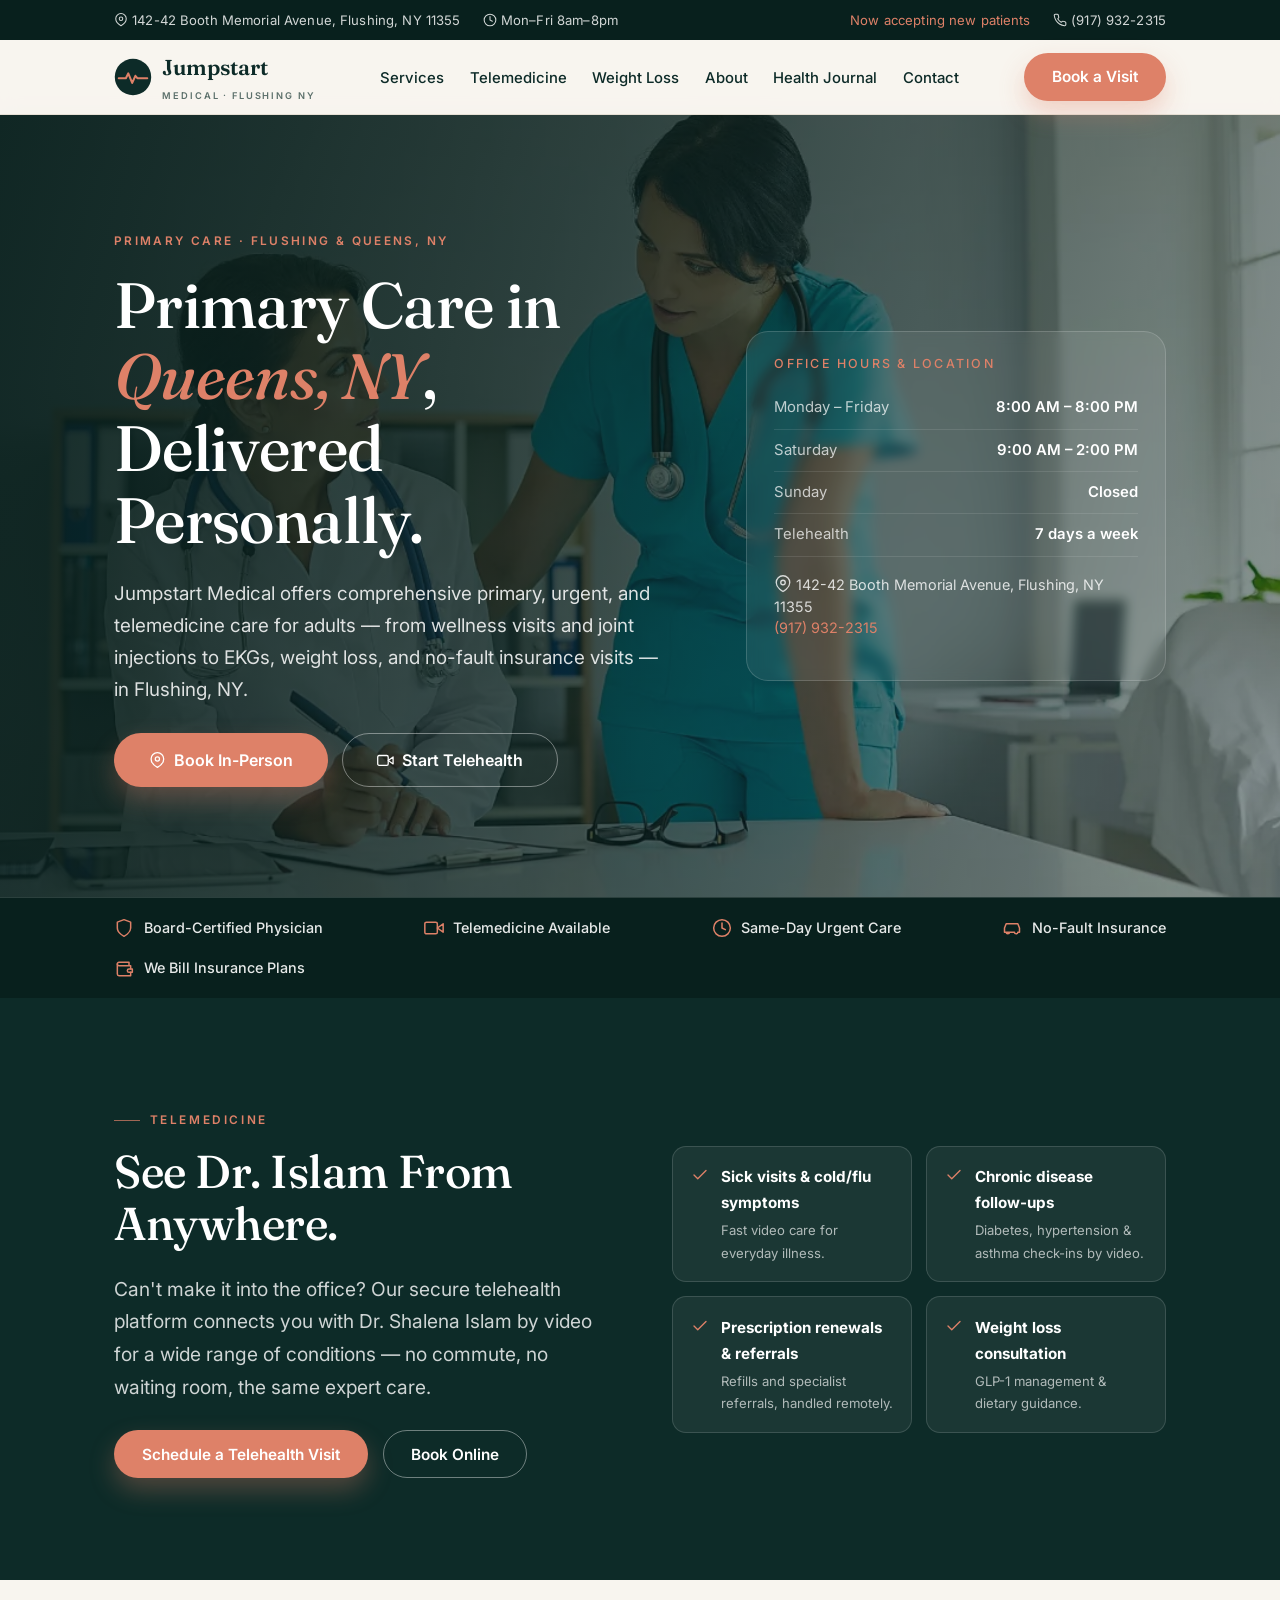
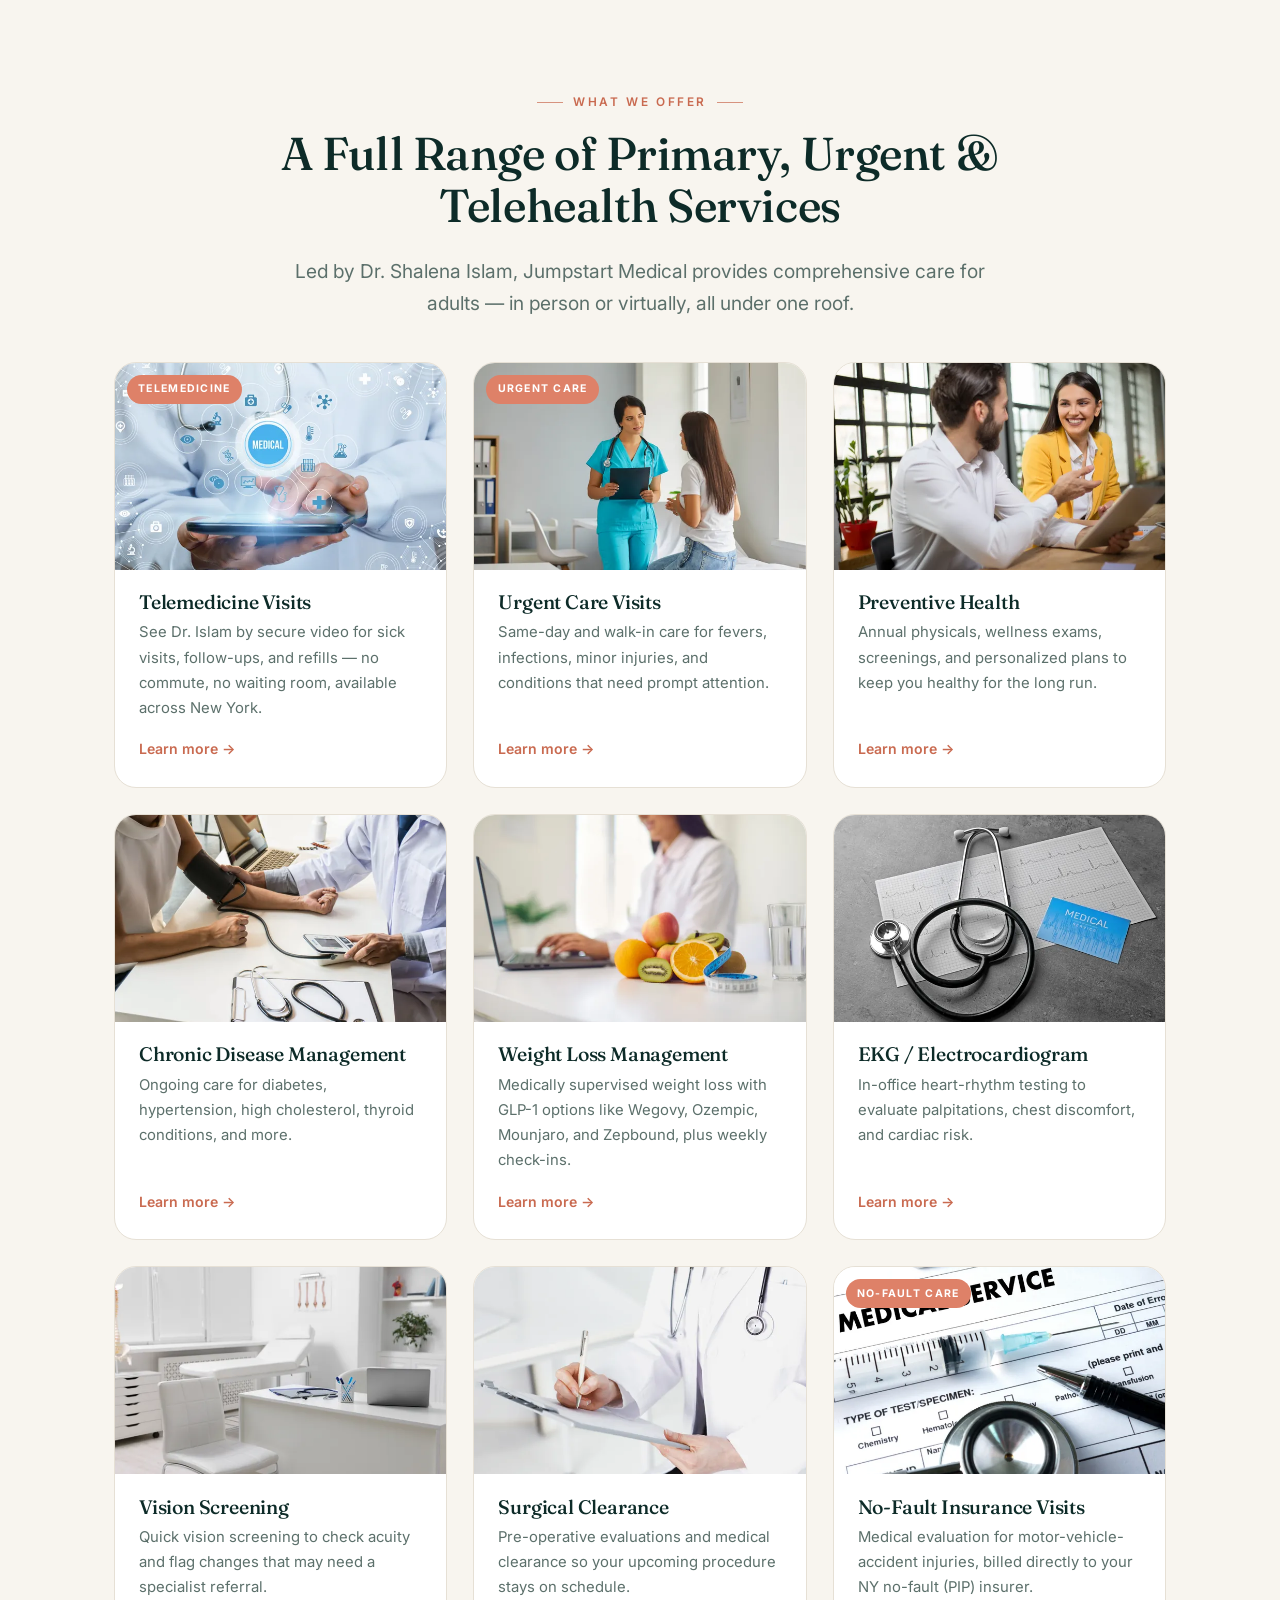
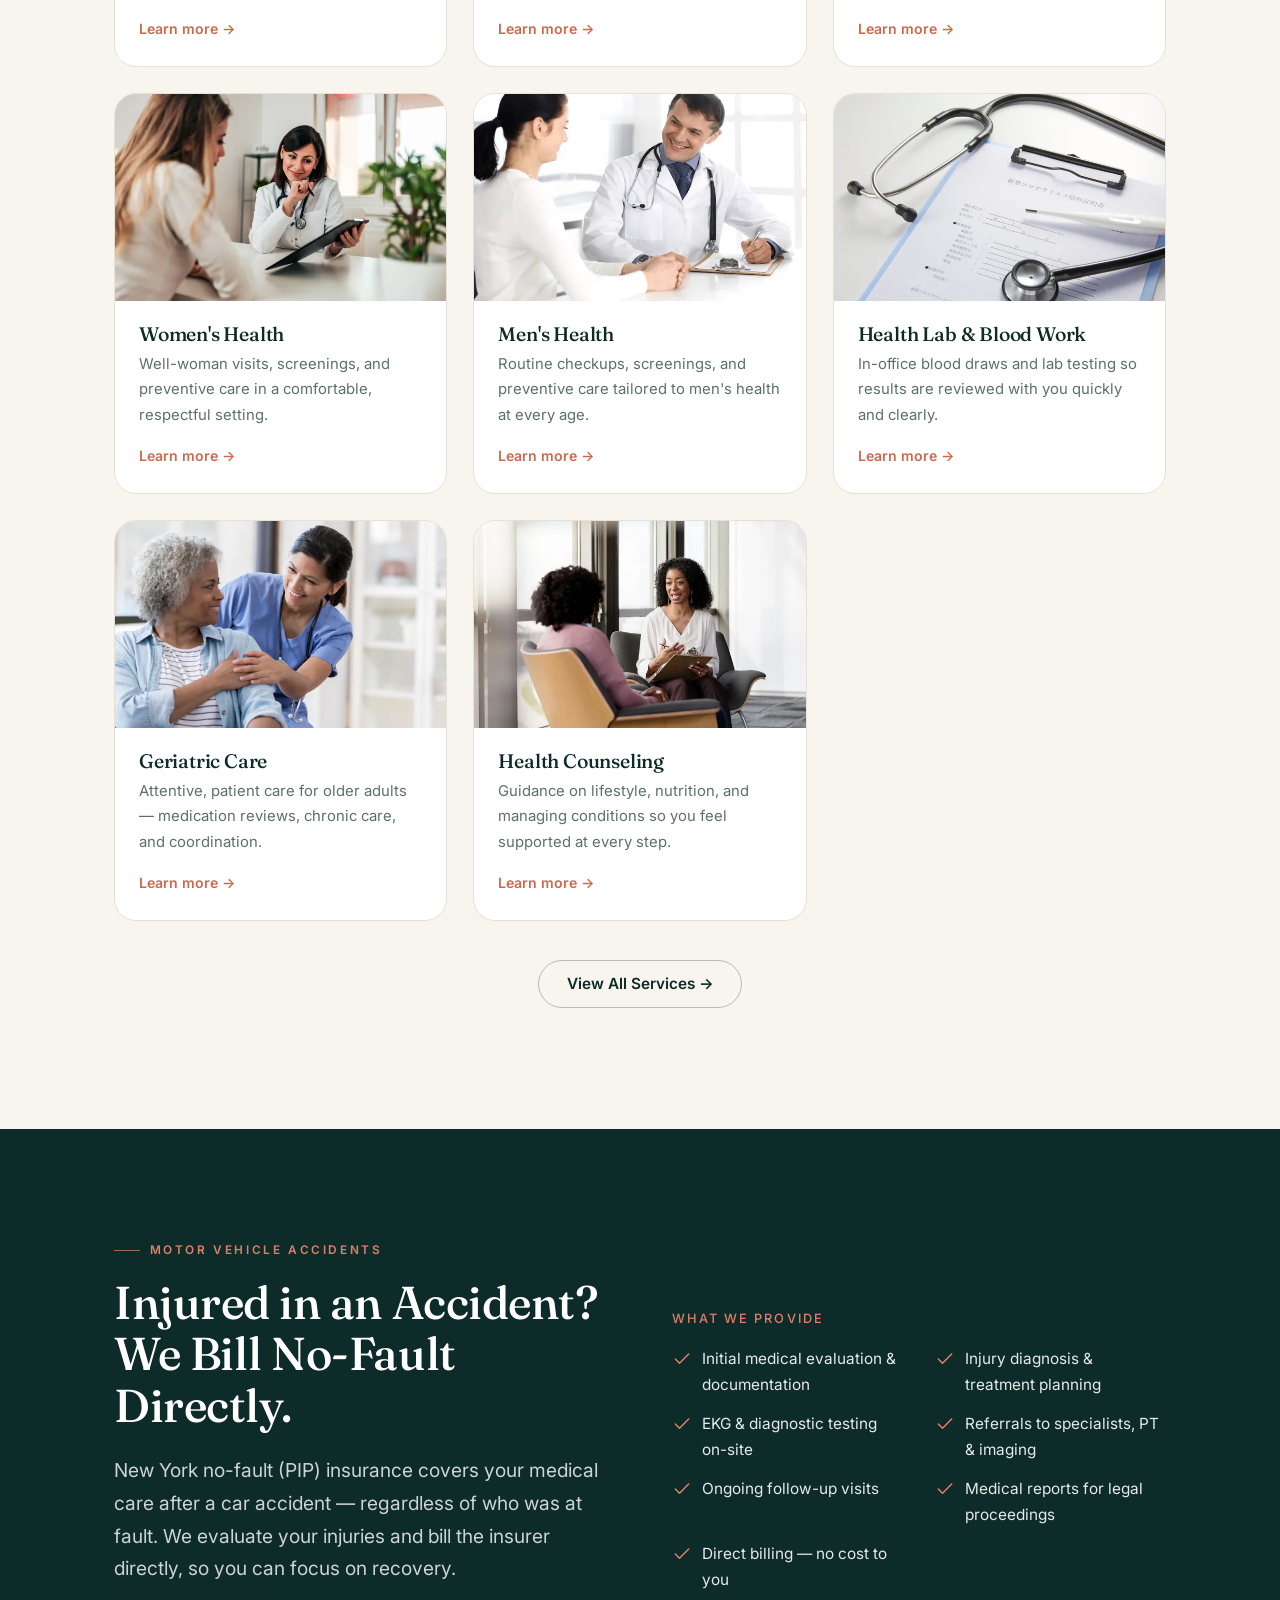
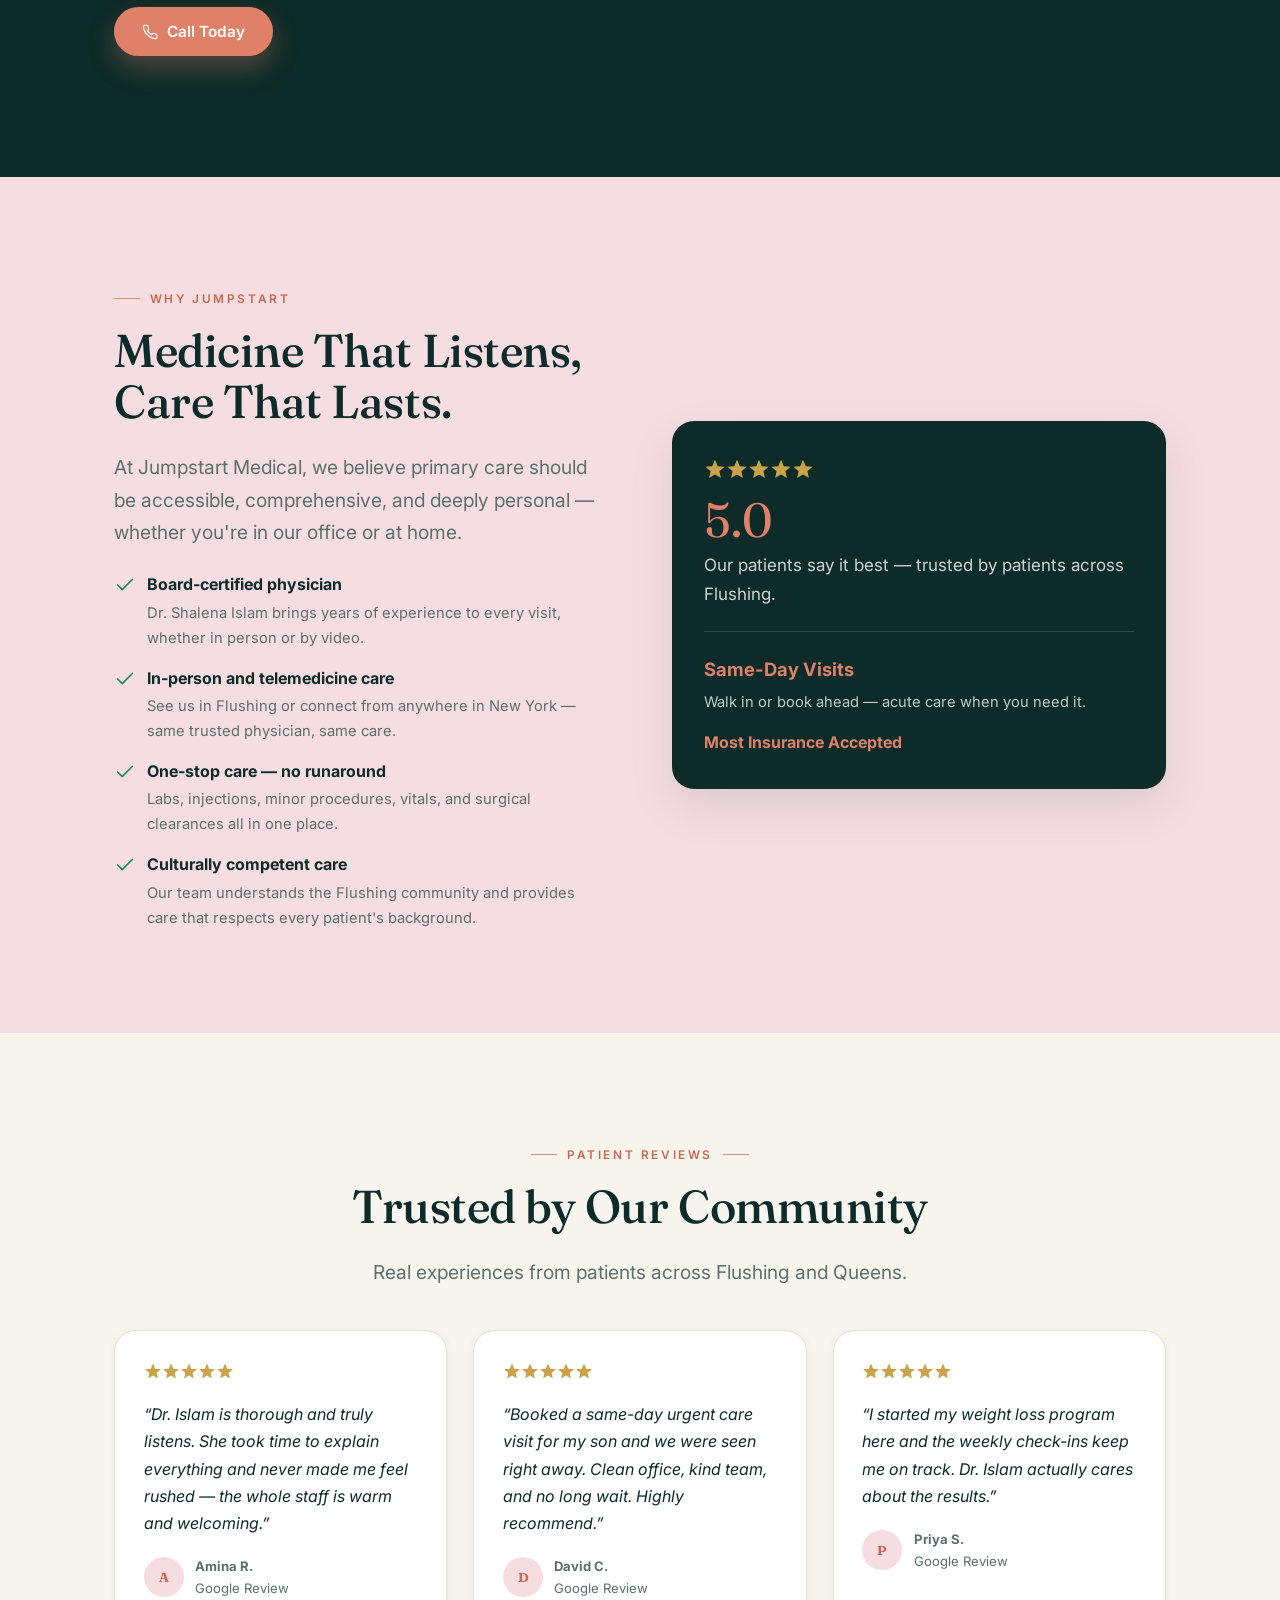
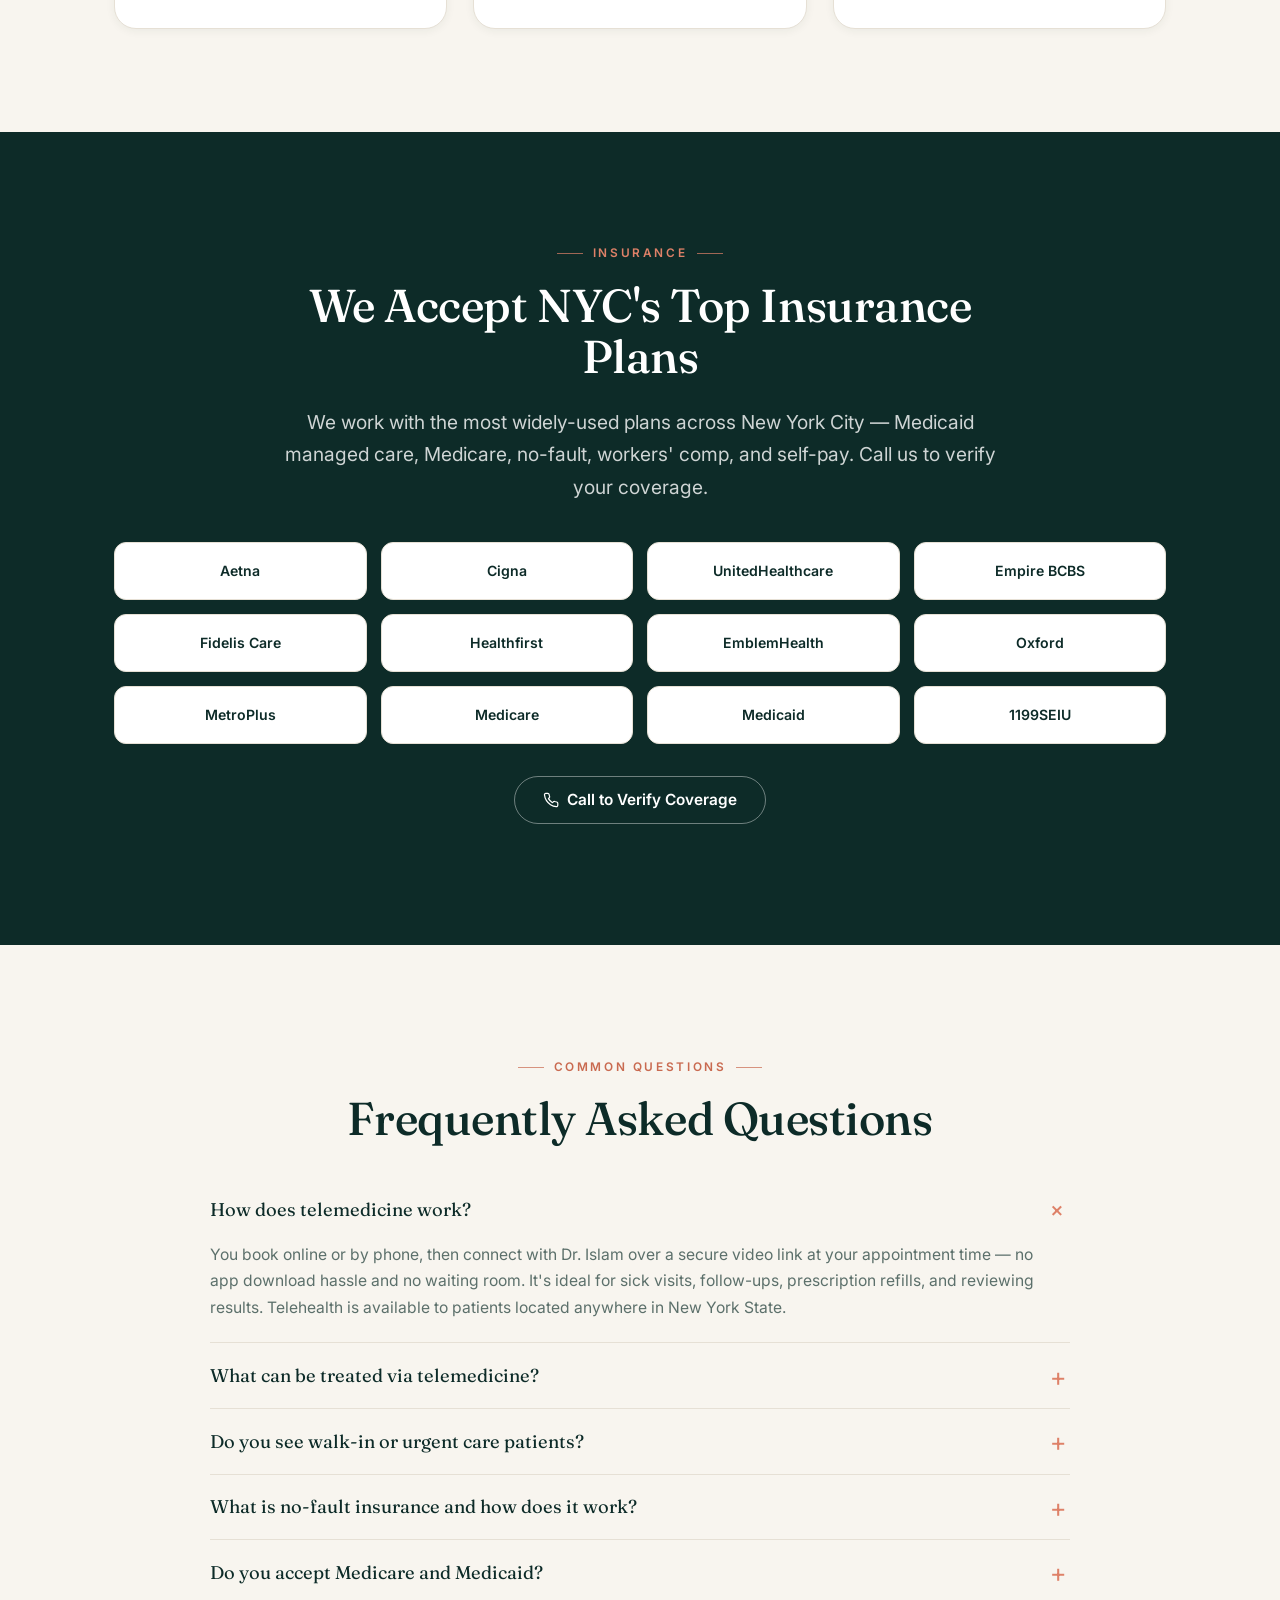
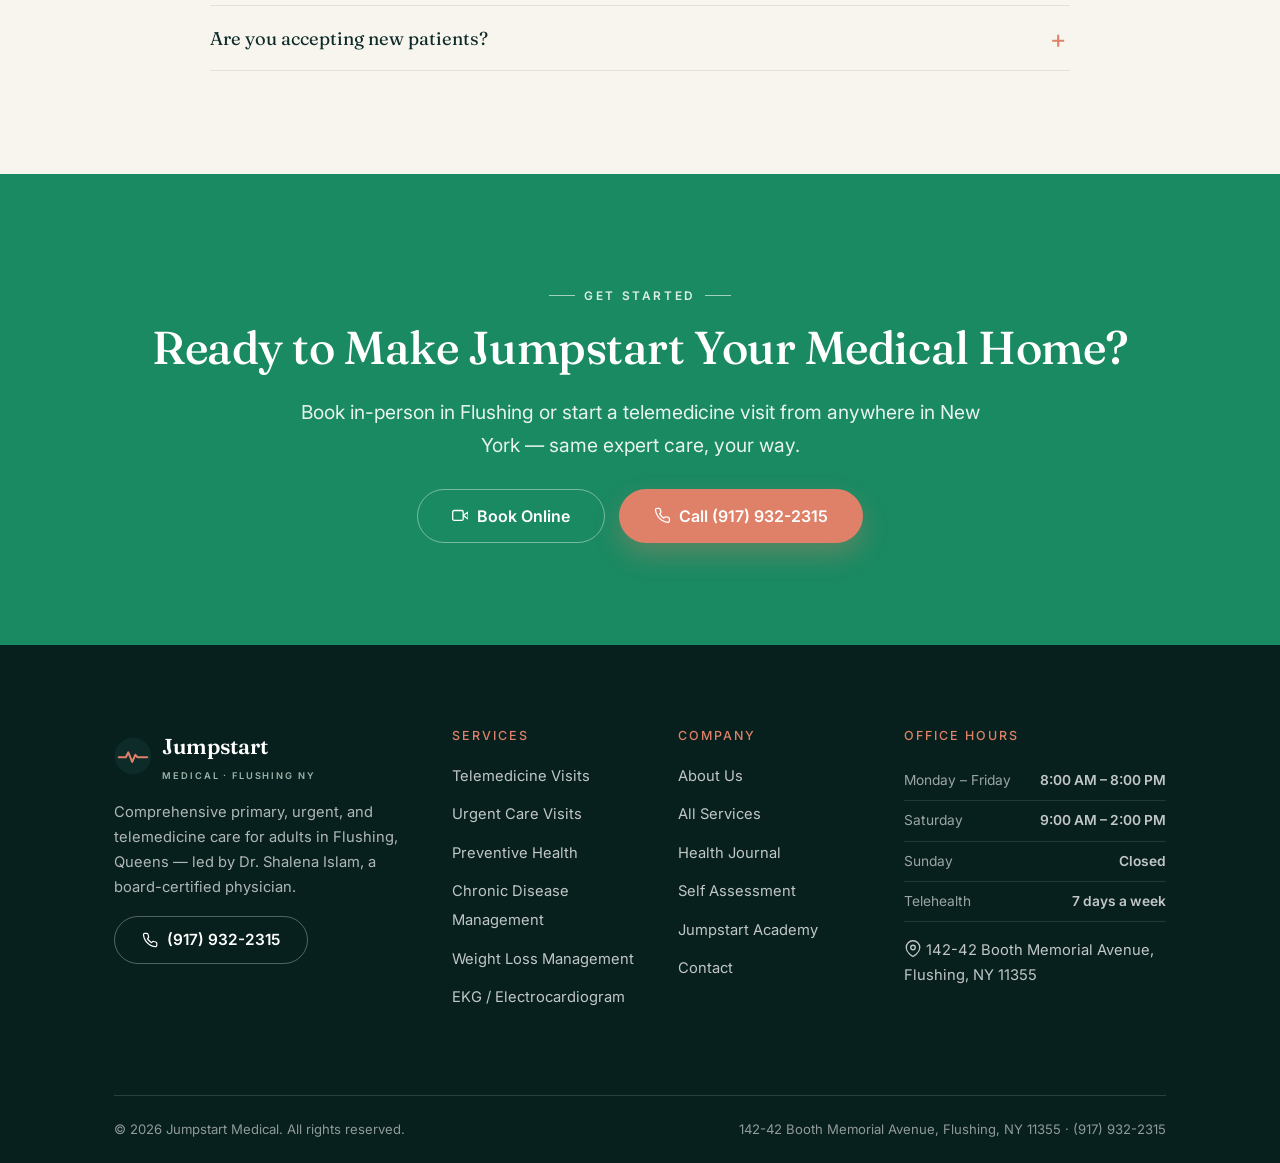
==== commit 76105b7d: "Match homepage content to the original Jumpstart Medical home page Restructure the homepage to mirro" ====
--- a/index.html
+++ b/index.html
@@ -36,7 +36,7 @@
 <link rel="stylesheet" href="assets/css/styles.css">
 <script type="application/ld+json">{"@context": "https://schema.org", "@type": "MedicalClinic", "@id": "https://jumpstartmedical.care/#clinic", "name": "Jumpstart Medical", "url": "https://jumpstartmedical.care/", "telephone": "(917) 932-2315", "image": "https://jumpstartmedical.care/assets/img/og-image.jpg", "priceRange": "$$", "medicalSpecialty": ["PrimaryCare", "Emergency"], "address": {"@type": "PostalAddress", "streetAddress": "142-42 Booth Memorial Avenue", "addressLocality": "Flushing", "addressRegion": "NY", "postalCode": "11355", "addressCountry": "US"}, "geo": {"@type": "GeoCoordinates", "latitude": 40.7433, "longitude": -73.8203}, "areaServed": [{"@type": "City", "name": "Flushing"}, {"@type": "City", "name": "Queens"}, {"@type": "City", "name": "Bayside"}, {"@type": "City", "name": "Fresh Meadows"}], "openingHoursSpecification": [{"@type": "OpeningHoursSpecification", "dayOfWeek": ["Monday", "Tuesday", "Wednesday", "Thursday", "Friday"], "opens": "08:00", "closes": "20:00"}, {"@type": "OpeningHoursSpecification", "dayOfWeek": "Saturday", "opens": "09:00", "closes": "14:00"}], "founder": {"@type": "Physician", "name": "Dr. Shalena Islam"}, "sameAs": ["https://www.zocdoc.com/practice/jumpstart-medical-75416"]}</script>
 <script type="application/ld+json">{"@context": "https://schema.org", "@type": "Physician", "name": "Dr. Shalena Islam", "url": "https://jumpstartmedical.care/about-us/", "telephone": "(917) 932-2315", "medicalSpecialty": "PrimaryCare", "worksFor": {"@id": "https://jumpstartmedical.care/#clinic"}, "knowsLanguage": ["English", "Bengali", "Urdu", "Hindi"], "address": {"@type": "PostalAddress", "streetAddress": "142-42 Booth Memorial Avenue", "addressLocality": "Flushing", "addressRegion": "NY", "postalCode": "11355", "addressCountry": "US"}}</script>
-<script type="application/ld+json">{"@context": "https://schema.org", "@type": "FAQPage", "mainEntity": [{"@type": "Question", "name": "How does a telemedicine visit work?", "acceptedAnswer": {"@type": "Answer", "text": "You book online or by phone, then connect with Dr. Islam over a secure video link at your appointment time — no app download hassle and no waiting room. It's ideal for sick visits, follow-ups, prescription refills, and reviewing results. Telehealth is available to patients located anywhere in New York State."}}, {"@type": "Question", "name": "What can be treated with urgent care or telehealth?", "acceptedAnswer": {"@type": "Answer", "text": "Colds and flu, minor infections, rashes, allergies, prescription refills, medication questions, and chronic-condition check-ins are all a great fit. For anything that needs hands-on evaluation or lab work, we'll have you come into the Flushing office — often the same day."}}, {"@type": "Question", "name": "Do you see walk-in or same-day urgent care patients?", "acceptedAnswer": {"@type": "Answer", "text": "Yes. Same-day and walk-in appointments are available for acute conditions during office hours. Calling ahead at (917) 932-2315 helps us reduce your wait, but walk-ins are always welcome."}}, {"@type": "Question", "name": "What is no-fault insurance and how does it work?", "acceptedAnswer": {"@type": "Answer", "text": "New York no-fault (PIP) insurance covers medical expenses after a motor vehicle accident, regardless of who was at fault. Jumpstart Medical evaluates your injuries and bills the insurer directly — at no out-of-pocket cost to you."}}, {"@type": "Question", "name": "Do you accept Medicare and Medicaid?", "acceptedAnswer": {"@type": "Answer", "text": "Yes. We accept Medicare, Medicaid, and most major NYC commercial plans. Call (917) 932-2315 and we'll verify your coverage before your visit."}}, {"@type": "Question", "name": "Are you accepting new patients?", "acceptedAnswer": {"@type": "Answer", "text": "Absolutely. Jumpstart Medical is actively welcoming new adult patients for both in-person and telemedicine visits. Book on ZocDoc or call (917) 932-2315 to get started."}}]}</script>
+<script type="application/ld+json">{"@context": "https://schema.org", "@type": "FAQPage", "mainEntity": [{"@type": "Question", "name": "How does telemedicine work?", "acceptedAnswer": {"@type": "Answer", "text": "You book online or by phone, then connect with Dr. Islam over a secure video link at your appointment time — no app download hassle and no waiting room. It's ideal for sick visits, follow-ups, prescription refills, and reviewing results. Telehealth is available to patients located anywhere in New York State."}}, {"@type": "Question", "name": "What can be treated via telemedicine?", "acceptedAnswer": {"@type": "Answer", "text": "Colds and flu, minor infections, rashes, allergies, prescription refills, medication questions, and chronic-condition check-ins are all a great fit. For anything that needs hands-on evaluation or lab work, we'll have you come into the Flushing office — often the same day."}}, {"@type": "Question", "name": "Do you see walk-in or urgent care patients?", "acceptedAnswer": {"@type": "Answer", "text": "Yes. Same-day and walk-in appointments are available for acute conditions during office hours. Calling ahead at (917) 932-2315 helps us reduce your wait, but walk-ins are always welcome."}}, {"@type": "Question", "name": "What is no-fault insurance and how does it work?", "acceptedAnswer": {"@type": "Answer", "text": "New York no-fault (PIP) insurance covers medical expenses after a motor vehicle accident, regardless of who was at fault. Jumpstart Medical evaluates your injuries and bills the insurer directly — at no out-of-pocket cost to you."}}, {"@type": "Question", "name": "Do you accept Medicare and Medicaid?", "acceptedAnswer": {"@type": "Answer", "text": "Yes. We accept Medicare, Medicaid, and most major NYC commercial plans. Call (917) 932-2315 and we'll verify your coverage before your visit."}}, {"@type": "Question", "name": "Are you accepting new patients?", "acceptedAnswer": {"@type": "Answer", "text": "Absolutely. Jumpstart Medical is actively welcoming new adult patients for both in-person and telemedicine visits. Book on ZocDoc or call (917) 932-2315 to get started."}}]}</script>
 <script type="application/ld+json">{"@context": "https://schema.org", "@type": "WebSite", "name": "Jumpstart Medical", "url": "https://jumpstartmedical.care/"}</script>
 </head>
 <body>
@@ -75,9 +75,9 @@
   <div class="wrap">
     <div class="hero-grid">
       <div>
-        <span class="hero-badge">Primary &middot; Urgent &middot; Telehealth &middot; Flushing, NY</span>
-        <h1>Primary Care in <em>Flushing, NY</em>, Delivered Personally.</h1>
-        <p class="hero-sub">Jumpstart Medical offers comprehensive primary, urgent, and telemedicine care for adults — from wellness visits and joint injections to EKGs, weight loss, and no-fault insurance visits — led by Dr. Shalena Islam.</p>
+        <span class="hero-badge">Primary Care &middot; Flushing &amp; Queens, NY</span>
+        <h1>Primary Care in <em>Queens, NY</em>, Delivered Personally.</h1>
+        <p class="hero-sub">Jumpstart Medical offers comprehensive primary, urgent, and telemedicine care for adults &mdash; from wellness visits and joint injections to EKGs, weight loss, and no-fault insurance visits &mdash; in Flushing, NY.</p>
         <div class="hero-actions">
           <a class="btn btn-primary btn-lg" href="https://www.zocdoc.com/practice/jumpstart-medical-75416" target="_blank" rel="noopener"><svg class="ico" viewBox="0 0 24 24" fill="none" stroke="currentColor" stroke-width="1.8" stroke-linecap="round" stroke-linejoin="round" aria-hidden="true"><path d="M21 10c0 7-9 12-9 12s-9-5-9-12a9 9 0 0 1 18 0Z"/><circle cx="12" cy="10" r="3"/></svg> Book In-Person</a>
           <a class="btn btn-ghost-light btn-lg" href="services/telemedicine-queens-ny/"><svg class="ico" viewBox="0 0 24 24" fill="none" stroke="currentColor" stroke-width="1.8" stroke-linecap="round" stroke-linejoin="round" aria-hidden="true"><path d="m23 7-7 5 7 5V7Z"/><rect x="1" y="5" width="15" height="14" rx="2"/></svg> Start Telehealth</a>
@@ -93,56 +93,21 @@
   </div>
 </section>
 
-<section class="trust"><div class="wrap"><div class="trust-item"><svg class="ico" viewBox="0 0 24 24" fill="none" stroke="currentColor" stroke-width="1.8" stroke-linecap="round" stroke-linejoin="round" aria-hidden="true"><path d="M12 22s8-4 8-10V5l-8-3-8 3v7c0 6 8 10 8 10Z"/></svg><span>Board-Certified Physician</span></div><div class="trust-item"><svg class="ico" viewBox="0 0 24 24" fill="none" stroke="currentColor" stroke-width="1.8" stroke-linecap="round" stroke-linejoin="round" aria-hidden="true"><path d="m23 7-7 5 7 5V7Z"/><rect x="1" y="5" width="15" height="14" rx="2"/></svg><span>Telemedicine Available</span></div><div class="trust-item"><svg class="ico" viewBox="0 0 24 24" fill="none" stroke="currentColor" stroke-width="1.8" stroke-linecap="round" stroke-linejoin="round" aria-hidden="true"><circle cx="12" cy="12" r="10"/><path d="M12 6v6l4 2"/></svg><span>Same-Day Urgent Care</span></div><div class="trust-item"><svg class="ico" viewBox="0 0 24 24" fill="none" stroke="currentColor" stroke-width="1.8" stroke-linecap="round" stroke-linejoin="round" aria-hidden="true"><path d="M5 17H3v-5l2-5h14l2 5v5h-2M5 17a2 2 0 1 0 4 0M5 17h10m0 0a2 2 0 1 0 4 0"/></svg><span>No-Fault Accident Care</span></div><div class="trust-item"><svg class="ico" viewBox="0 0 24 24" fill="none" stroke="currentColor" stroke-width="1.8" stroke-linecap="round" stroke-linejoin="round" aria-hidden="true"><path d="M20 12V8H6a2 2 0 0 1 0-4h12v4"/><path d="M4 6v12a2 2 0 0 0 2 2h14v-4"/><path d="M18 12a2 2 0 0 0 0 4h4v-4Z"/></svg><span>We Bill Insurance Plans</span></div></div></section>
-
-<section class="section">
+<section class="trust"><div class="wrap"><div class="trust-item"><svg class="ico" viewBox="0 0 24 24" fill="none" stroke="currentColor" stroke-width="1.8" stroke-linecap="round" stroke-linejoin="round" aria-hidden="true"><path d="M12 22s8-4 8-10V5l-8-3-8 3v7c0 6 8 10 8 10Z"/></svg><span>Board-Certified Physician</span></div><div class="trust-item"><svg class="ico" viewBox="0 0 24 24" fill="none" stroke="currentColor" stroke-width="1.8" stroke-linecap="round" stroke-linejoin="round" aria-hidden="true"><path d="m23 7-7 5 7 5V7Z"/><rect x="1" y="5" width="15" height="14" rx="2"/></svg><span>Telemedicine Available</span></div><div class="trust-item"><svg class="ico" viewBox="0 0 24 24" fill="none" stroke="currentColor" stroke-width="1.8" stroke-linecap="round" stroke-linejoin="round" aria-hidden="true"><circle cx="12" cy="12" r="10"/><path d="M12 6v6l4 2"/></svg><span>Same-Day Urgent Care</span></div><div class="trust-item"><svg class="ico" viewBox="0 0 24 24" fill="none" stroke="currentColor" stroke-width="1.8" stroke-linecap="round" stroke-linejoin="round" aria-hidden="true"><path d="M5 17H3v-5l2-5h14l2 5v5h-2M5 17a2 2 0 1 0 4 0M5 17h10m0 0a2 2 0 1 0 4 0"/></svg><span>No-Fault Insurance</span></div><div class="trust-item"><svg class="ico" viewBox="0 0 24 24" fill="none" stroke="currentColor" stroke-width="1.8" stroke-linecap="round" stroke-linejoin="round" aria-hidden="true"><path d="M20 12V8H6a2 2 0 0 1 0-4h12v4"/><path d="M4 6v12a2 2 0 0 0 2 2h14v-4"/><path d="M18 12a2 2 0 0 0 0 4h4v-4Z"/></svg><span>We Bill Insurance Plans</span></div></div></section>
+
+<section class="section band-dark">
   <div class="wrap">
     <div class="split">
-      <div class="split-media reveal">
-        <img src="assets/img/medicine-that-listens.webp" srcset="assets/img/medicine-that-listens-640.webp 640w, assets/img/medicine-that-listens.webp 1200w" sizes="(max-width:860px) 100vw, 600px" loading="lazy" decoding="async" width="1200" height="750" alt="Dr. Shalena Islam, board-certified family physician at Jumpstart Medical">
-        <div class="badge-float"><span class="num">2013</span><small>In practice since — trusted care in Queens</small></div>
-      </div>
-      <div class="reveal">
-        <span class="kicker">Family-Owned Care Since 2013</span>
-        <h2>Care That Treats You Like a Person, Not a Chart.</h2>
-        <p class="lead">At Jumpstart Medical, Dr. Shalena Islam builds real relationships with her patients. A board-certified family physician affiliated with Long Island Jewish Medical Center, she has cared for Flushing families since 2013.</p>
-        <p>From routine wellness and sick visits to weight management, minor injuries, and chronic-condition care, you get thorough, unhurried attention — in the language you're most comfortable speaking.</p>
-        <ul class="check-list">
-          <li><svg class="ico" viewBox="0 0 24 24" fill="none" stroke="currentColor" stroke-width="1.8" stroke-linecap="round" stroke-linejoin="round" aria-hidden="true"><path d="M20 6 9 17l-5-5"/></svg><span>Board-certified family physician</span></li>
-          <li><svg class="ico" viewBox="0 0 24 24" fill="none" stroke="currentColor" stroke-width="1.8" stroke-linecap="round" stroke-linejoin="round" aria-hidden="true"><path d="M20 6 9 17l-5-5"/></svg><span>English, Bengali, Urdu &amp; Hindi spoken</span></li>
-          <li><svg class="ico" viewBox="0 0 24 24" fill="none" stroke="currentColor" stroke-width="1.8" stroke-linecap="round" stroke-linejoin="round" aria-hidden="true"><path d="M20 6 9 17l-5-5"/></svg><span>Same expert care in-person or by video</span></li>
-        </ul>
-        <p style="margin-top:1.6rem"><a class="btn btn-outline" href="about-us/">Meet Dr. Shalena Islam &rarr;</a></p>
-      </div>
-    </div>
-  </div>
-</section>
-
-<section class="section" style="background:var(--paper)">
-  <div class="wrap">
-    <div class="section-head center">
-      <span class="kicker center">What We Do</span>
-      <h2>Three Ways to Get the Care You Need</h2>
-      <p class="lead">In the office, same-day, or on screen — Jumpstart Medical meets you where you are.</p>
-    </div>
-    <div class="svc-tiles" style="margin-top:2.6rem"><a class="svc-tile reveal" href="services/"><img src="assets/img/primary-care-consultation-queens.webp" srcset="assets/img/primary-care-consultation-queens-640.webp 640w, assets/img/primary-care-consultation-queens.webp 1200w" sizes="(max-width:860px) 100vw, 33vw" loading="lazy" decoding="async" width="1200" height="750" alt="Primary and Preventive Care"><div class="svc-inner"><h3>Primary &amp; Preventive Care</h3><p>Wellness exams, screenings, and chronic-care management to keep you healthy year-round.</p></div></a><a class="svc-tile reveal" href="services/"><img src="assets/img/urgent-care-vitals.webp" srcset="assets/img/urgent-care-vitals-640.webp 640w, assets/img/urgent-care-vitals.webp 1200w" sizes="(max-width:860px) 100vw, 33vw" loading="lazy" decoding="async" width="1200" height="750" alt="Urgent and Same-Day Care"><div class="svc-inner"><h3>Urgent &amp; Same-Day Care</h3><p>Walk-in care for fevers, infections, and minor injuries — often seen the same day.</p></div></a><a class="svc-tile reveal" href="services/"><img src="assets/img/telehealth-service-support.webp" srcset="assets/img/telehealth-service-support-640.webp 640w, assets/img/telehealth-service-support.webp 1200w" sizes="(max-width:860px) 100vw, 33vw" loading="lazy" decoding="async" width="1200" height="750" alt="Telemedicine"><div class="svc-inner"><h3>Telemedicine</h3><p>Secure video visits with Dr. Islam from home, work, or anywhere in New York.</p></div></a></div>
-  </div>
-</section>
-
-<section class="section band-dark" style="background:var(--ink-3)">
-  <div class="wrap">
-    <div class="split">
-      <div class="split-media reveal"><img src="assets/img/telemedicine-virtual-care.webp" srcset="assets/img/telemedicine-virtual-care-640.webp 640w, assets/img/telemedicine-virtual-care.webp 1200w" sizes="(max-width:860px) 100vw, 600px" loading="lazy" decoding="async" width="1200" height="750" alt="Telemedicine video visit with Dr. Islam at Jumpstart Medical"></div>
       <div class="reveal on-dark">
         <span class="kicker">Telemedicine</span>
         <h2>See Dr. Islam From Anywhere.</h2>
-        <p class="lead">Can't make it into the office? Our secure telehealth platform connects you with Dr. Shalena Islam by video for a wide range of conditions — no commute, no waiting room, the same expert care.</p>
-        <ul class="check-list"><li><svg class="ico" viewBox="0 0 24 24" fill="none" stroke="currentColor" stroke-width="1.8" stroke-linecap="round" stroke-linejoin="round" aria-hidden="true"><path d="M20 6 9 17l-5-5"/></svg><span>Sick visits &amp; cold/flu symptoms</span></li><li><svg class="ico" viewBox="0 0 24 24" fill="none" stroke="currentColor" stroke-width="1.8" stroke-linecap="round" stroke-linejoin="round" aria-hidden="true"><path d="M20 6 9 17l-5-5"/></svg><span>Chronic disease follow-ups</span></li><li><svg class="ico" viewBox="0 0 24 24" fill="none" stroke="currentColor" stroke-width="1.8" stroke-linecap="round" stroke-linejoin="round" aria-hidden="true"><path d="M20 6 9 17l-5-5"/></svg><span>Prescription renewals &amp; referrals</span></li><li><svg class="ico" viewBox="0 0 24 24" fill="none" stroke="currentColor" stroke-width="1.8" stroke-linecap="round" stroke-linejoin="round" aria-hidden="true"><path d="M20 6 9 17l-5-5"/></svg><span>Weight loss consultations</span></li></ul>
+        <p class="lead">Can't make it into the office? Our secure telehealth platform connects you with Dr. Shalena Islam by video for a wide range of conditions &mdash; no commute, no waiting room, the same expert care.</p>
         <div class="hero-actions">
           <a class="btn btn-primary" href="https://www.zocdoc.com/practice/jumpstart-medical-75416" target="_blank" rel="noopener">Schedule a Telehealth Visit</a>
-          <a class="btn btn-ghost-light" href="services/telemedicine-queens-ny/">Learn More</a>
-        </div>
-      </div>
+          <a class="btn btn-ghost-light" href="https://www.zocdoc.com/practice/jumpstart-medical-75416" target="_blank" rel="noopener">Book Online</a>
+        </div>
+      </div>
+      <div class="reveal tele-cards"><div class="tele-card"><svg class="ico" viewBox="0 0 24 24" fill="none" stroke="currentColor" stroke-width="1.8" stroke-linecap="round" stroke-linejoin="round" aria-hidden="true"><path d="M20 6 9 17l-5-5"/></svg><div><b>Sick visits &amp; cold/flu symptoms</b><span>Fast video care for everyday illness.</span></div></div><div class="tele-card"><svg class="ico" viewBox="0 0 24 24" fill="none" stroke="currentColor" stroke-width="1.8" stroke-linecap="round" stroke-linejoin="round" aria-hidden="true"><path d="M20 6 9 17l-5-5"/></svg><div><b>Chronic disease follow-ups</b><span>Diabetes, hypertension &amp; asthma check-ins by video.</span></div></div><div class="tele-card"><svg class="ico" viewBox="0 0 24 24" fill="none" stroke="currentColor" stroke-width="1.8" stroke-linecap="round" stroke-linejoin="round" aria-hidden="true"><path d="M20 6 9 17l-5-5"/></svg><div><b>Prescription renewals &amp; referrals</b><span>Refills and specialist referrals, handled remotely.</span></div></div><div class="tele-card"><svg class="ico" viewBox="0 0 24 24" fill="none" stroke="currentColor" stroke-width="1.8" stroke-linecap="round" stroke-linejoin="round" aria-hidden="true"><path d="M20 6 9 17l-5-5"/></svg><div><b>Weight loss consultation</b><span>GLP-1 management &amp; dietary guidance.</span></div></div></div>
     </div>
   </div>
 </section>
@@ -152,7 +117,7 @@
     <div class="section-head center">
       <span class="kicker center">What We Offer</span>
       <h2>A Full Range of Primary, Urgent &amp; Telehealth Services</h2>
-      <p class="lead">Comprehensive care for adults — in person in Flushing or virtually, all under one roof.</p>
+      <p class="lead">Led by Dr. Shalena Islam, Jumpstart Medical provides comprehensive care for adults &mdash; in person or virtually, all under one roof.</p>
     </div>
     <div style="margin-top:2.6rem"><div class="grid grid-3">
       <article class="card reveal">
@@ -164,7 +129,7 @@
         </div>
       </article>
       <article class="card reveal">
-        <div class="card-media"><span class="tag emerald">URGENT CARE</span><img src="assets/img/urgent-care-consultation.webp" srcset="assets/img/urgent-care-consultation-640.webp 640w, assets/img/urgent-care-consultation.webp 1200w" sizes="(max-width:560px) 100vw, (max-width:1000px) 50vw, 33vw" loading="lazy" decoding="async" width="1200" height="750" alt="Urgent Care Visits at Jumpstart Medical in Flushing, NY"></div>
+        <div class="card-media"><span class="tag ">URGENT CARE</span><img src="assets/img/urgent-care-consultation.webp" srcset="assets/img/urgent-care-consultation-640.webp 640w, assets/img/urgent-care-consultation.webp 1200w" sizes="(max-width:560px) 100vw, (max-width:1000px) 50vw, 33vw" loading="lazy" decoding="async" width="1200" height="750" alt="Urgent Care Visits at Jumpstart Medical in Flushing, NY"></div>
         <div class="card-body">
           <h3>Urgent Care Visits</h3>
           <p>Same-day and walk-in care for fevers, infections, minor injuries, and conditions that need prompt attention.</p>
@@ -188,7 +153,7 @@
         </div>
       </article>
       <article class="card reveal">
-        <div class="card-media"><span class="tag ink">POPULAR</span><img src="assets/img/weight-loss-nutrition-flushing.webp" srcset="assets/img/weight-loss-nutrition-flushing-640.webp 640w, assets/img/weight-loss-nutrition-flushing.webp 1200w" sizes="(max-width:560px) 100vw, (max-width:1000px) 50vw, 33vw" loading="lazy" decoding="async" width="1200" height="750" alt="Weight Loss Management at Jumpstart Medical in Flushing, NY"></div>
+        <div class="card-media"><img src="assets/img/weight-loss-nutrition-flushing.webp" srcset="assets/img/weight-loss-nutrition-flushing-640.webp 640w, assets/img/weight-loss-nutrition-flushing.webp 1200w" sizes="(max-width:560px) 100vw, (max-width:1000px) 50vw, 33vw" loading="lazy" decoding="async" width="1200" height="750" alt="Weight Loss Management at Jumpstart Medical in Flushing, NY"></div>
         <div class="card-body">
           <h3>Weight Loss Management</h3>
           <p>Medically supervised weight loss with GLP-1 options like Wegovy, Ozempic, Mounjaro, and Zepbound, plus weekly check-ins.</p>
@@ -220,7 +185,7 @@
         </div>
       </article>
       <article class="card reveal">
-        <div class="card-media"><span class="tag emerald">NO-FAULT CARE</span><img src="assets/img/health-lab-blood-work.webp" srcset="assets/img/health-lab-blood-work-640.webp 640w, assets/img/health-lab-blood-work.webp 1200w" sizes="(max-width:560px) 100vw, (max-width:1000px) 50vw, 33vw" loading="lazy" decoding="async" width="1200" height="750" alt="No-Fault Insurance Visits at Jumpstart Medical in Flushing, NY"></div>
+        <div class="card-media"><span class="tag ">NO-FAULT CARE</span><img src="assets/img/health-lab-blood-work.webp" srcset="assets/img/health-lab-blood-work-640.webp 640w, assets/img/health-lab-blood-work.webp 1200w" sizes="(max-width:560px) 100vw, (max-width:1000px) 50vw, 33vw" loading="lazy" decoding="async" width="1200" height="750" alt="No-Fault Insurance Visits at Jumpstart Medical in Flushing, NY"></div>
         <div class="card-body">
           <h3>No-Fault Insurance Visits</h3>
           <p>Medical evaluation for motor-vehicle-accident injuries, billed directly to your NY no-fault (PIP) insurer.</p>
@@ -277,12 +242,12 @@
       <div class="reveal on-dark">
         <span class="kicker">Motor Vehicle Accidents</span>
         <h2>Injured in an Accident? We Bill No-Fault Directly.</h2>
-        <p class="lead">New York no-fault (PIP) insurance covers your medical care after a car accident — regardless of who was at fault. We evaluate your injuries and bill the insurer directly, so you can focus on recovery.</p>
+        <p class="lead">New York no-fault (PIP) insurance covers your medical care after a car accident &mdash; regardless of who was at fault. We evaluate your injuries and bill the insurer directly, so you can focus on recovery.</p>
         <p style="margin-top:1.4rem"><a class="btn btn-primary" href="tel:+19179322315"><svg class="ico" viewBox="0 0 24 24" fill="none" stroke="currentColor" stroke-width="1.8" stroke-linecap="round" stroke-linejoin="round" aria-hidden="true"><path d="M22 16.9v3a2 2 0 0 1-2.2 2 19.8 19.8 0 0 1-8.6-3 19.5 19.5 0 0 1-6-6 19.8 19.8 0 0 1-3-8.6A2 2 0 0 1 4.1 2h3a2 2 0 0 1 2 1.7c.1 1 .4 1.9.7 2.8a2 2 0 0 1-.5 2.1L8.1 9.9a16 16 0 0 0 6 6l1.3-1.3a2 2 0 0 1 2.1-.4c.9.3 1.8.6 2.8.7a2 2 0 0 1 1.7 2Z"/></svg> Call Today</a></p>
       </div>
       <div class="reveal on-dark">
         <h3 style="color:#fff;font-family:var(--sans);font-size:.8rem;letter-spacing:.16em;text-transform:uppercase;color:var(--coral)">What We Provide</h3>
-        <ul class="provide-list" style="margin-top:1.2rem"><li><svg class="ico" viewBox="0 0 24 24" fill="none" stroke="currentColor" stroke-width="1.8" stroke-linecap="round" stroke-linejoin="round" aria-hidden="true"><path d="M20 6 9 17l-5-5"/></svg><span>Same-day evaluation after an accident</span></li><li><svg class="ico" viewBox="0 0 24 24" fill="none" stroke="currentColor" stroke-width="1.8" stroke-linecap="round" stroke-linejoin="round" aria-hidden="true"><path d="M20 6 9 17l-5-5"/></svg><span>Direct billing to your no-fault insurer</span></li><li><svg class="ico" viewBox="0 0 24 24" fill="none" stroke="currentColor" stroke-width="1.8" stroke-linecap="round" stroke-linejoin="round" aria-hidden="true"><path d="M20 6 9 17l-5-5"/></svg><span>Full documentation for your claim</span></li><li><svg class="ico" viewBox="0 0 24 24" fill="none" stroke="currentColor" stroke-width="1.8" stroke-linecap="round" stroke-linejoin="round" aria-hidden="true"><path d="M20 6 9 17l-5-5"/></svg><span>Injury assessment &amp; treatment plan</span></li><li><svg class="ico" viewBox="0 0 24 24" fill="none" stroke="currentColor" stroke-width="1.8" stroke-linecap="round" stroke-linejoin="round" aria-hidden="true"><path d="M20 6 9 17l-5-5"/></svg><span>Referrals to specialists &amp; imaging</span></li><li><svg class="ico" viewBox="0 0 24 24" fill="none" stroke="currentColor" stroke-width="1.8" stroke-linecap="round" stroke-linejoin="round" aria-hidden="true"><path d="M20 6 9 17l-5-5"/></svg><span>Zero out-of-pocket cost to you</span></li></ul>
+        <ul class="provide-list" style="margin-top:1.2rem"><li><svg class="ico" viewBox="0 0 24 24" fill="none" stroke="currentColor" stroke-width="1.8" stroke-linecap="round" stroke-linejoin="round" aria-hidden="true"><path d="M20 6 9 17l-5-5"/></svg><span>Initial medical evaluation &amp; documentation</span></li><li><svg class="ico" viewBox="0 0 24 24" fill="none" stroke="currentColor" stroke-width="1.8" stroke-linecap="round" stroke-linejoin="round" aria-hidden="true"><path d="M20 6 9 17l-5-5"/></svg><span>Injury diagnosis &amp; treatment planning</span></li><li><svg class="ico" viewBox="0 0 24 24" fill="none" stroke="currentColor" stroke-width="1.8" stroke-linecap="round" stroke-linejoin="round" aria-hidden="true"><path d="M20 6 9 17l-5-5"/></svg><span>EKG &amp; diagnostic testing on-site</span></li><li><svg class="ico" viewBox="0 0 24 24" fill="none" stroke="currentColor" stroke-width="1.8" stroke-linecap="round" stroke-linejoin="round" aria-hidden="true"><path d="M20 6 9 17l-5-5"/></svg><span>Referrals to specialists, PT &amp; imaging</span></li><li><svg class="ico" viewBox="0 0 24 24" fill="none" stroke="currentColor" stroke-width="1.8" stroke-linecap="round" stroke-linejoin="round" aria-hidden="true"><path d="M20 6 9 17l-5-5"/></svg><span>Ongoing follow-up visits</span></li><li><svg class="ico" viewBox="0 0 24 24" fill="none" stroke="currentColor" stroke-width="1.8" stroke-linecap="round" stroke-linejoin="round" aria-hidden="true"><path d="M20 6 9 17l-5-5"/></svg><span>Medical reports for legal proceedings</span></li><li><svg class="ico" viewBox="0 0 24 24" fill="none" stroke="currentColor" stroke-width="1.8" stroke-linecap="round" stroke-linejoin="round" aria-hidden="true"><path d="M20 6 9 17l-5-5"/></svg><span>Direct billing &mdash; no cost to you</span></li></ul>
       </div>
     </div>
   </div>
@@ -294,38 +259,21 @@
       <div class="reveal">
         <span class="kicker">Why Jumpstart</span>
         <h2>Medicine That Listens, Care That Lasts.</h2>
-        <p class="lead">At Jumpstart Medical, we believe primary care should be accessible, comprehensive, and deeply personal — whether you're in our office or at home.</p>
-        <ul class="check-list"><li><svg class="ico" viewBox="0 0 24 24" fill="none" stroke="currentColor" stroke-width="1.8" stroke-linecap="round" stroke-linejoin="round" aria-hidden="true"><path d="M20 6 9 17l-5-5"/></svg><span>A board-certified physician who takes the time to listen</span></li><li><svg class="ico" viewBox="0 0 24 24" fill="none" stroke="currentColor" stroke-width="1.8" stroke-linecap="round" stroke-linejoin="round" aria-hidden="true"><path d="M20 6 9 17l-5-5"/></svg><span>In-person and telemedicine care on your schedule</span></li><li><svg class="ico" viewBox="0 0 24 24" fill="none" stroke="currentColor" stroke-width="1.8" stroke-linecap="round" stroke-linejoin="round" aria-hidden="true"><path d="M20 6 9 17l-5-5"/></svg><span>One-stop care — labs, EKG, and weight loss in-house</span></li><li><svg class="ico" viewBox="0 0 24 24" fill="none" stroke="currentColor" stroke-width="1.8" stroke-linecap="round" stroke-linejoin="round" aria-hidden="true"><path d="M20 6 9 17l-5-5"/></svg><span>Culturally competent care in multiple languages</span></li></ul>
+        <p class="lead">At Jumpstart Medical, we believe primary care should be accessible, comprehensive, and deeply personal &mdash; whether you're in our office or at home.</p>
+        <ul class="check-list reasons"><li><svg class="ico" viewBox="0 0 24 24" fill="none" stroke="currentColor" stroke-width="1.8" stroke-linecap="round" stroke-linejoin="round" aria-hidden="true"><path d="M20 6 9 17l-5-5"/></svg><div><b>Board-certified physician</b><span>Dr. Shalena Islam brings years of experience to every visit, whether in person or by video.</span></div></li><li><svg class="ico" viewBox="0 0 24 24" fill="none" stroke="currentColor" stroke-width="1.8" stroke-linecap="round" stroke-linejoin="round" aria-hidden="true"><path d="M20 6 9 17l-5-5"/></svg><div><b>In-person and telemedicine care</b><span>See us in Flushing or connect from anywhere in New York — same trusted physician, same care.</span></div></li><li><svg class="ico" viewBox="0 0 24 24" fill="none" stroke="currentColor" stroke-width="1.8" stroke-linecap="round" stroke-linejoin="round" aria-hidden="true"><path d="M20 6 9 17l-5-5"/></svg><div><b>One-stop care &mdash; no runaround</b><span>Labs, injections, minor procedures, vitals, and surgical clearances all in one place.</span></div></li><li><svg class="ico" viewBox="0 0 24 24" fill="none" stroke="currentColor" stroke-width="1.8" stroke-linecap="round" stroke-linejoin="round" aria-hidden="true"><path d="M20 6 9 17l-5-5"/></svg><div><b>Culturally competent care</b><span>Our team understands the Flushing community and provides care that respects every patient's background.</span></div></li></ul>
       </div>
       <div class="reveal">
         <div class="reason-card">
           <div class="stars" aria-label="5 out of 5"><svg viewBox="0 0 24 24" fill="currentColor" aria-hidden="true"><path d="m12 2 3 6.9 7.5.6-5.7 5 1.7 7.4L12 18l-6.5 3.9 1.7-7.4-5.7-5 7.5-.6Z"/></svg><svg viewBox="0 0 24 24" fill="currentColor" aria-hidden="true"><path d="m12 2 3 6.9 7.5.6-5.7 5 1.7 7.4L12 18l-6.5 3.9 1.7-7.4-5.7-5 7.5-.6Z"/></svg><svg viewBox="0 0 24 24" fill="currentColor" aria-hidden="true"><path d="m12 2 3 6.9 7.5.6-5.7 5 1.7 7.4L12 18l-6.5 3.9 1.7-7.4-5.7-5 7.5-.6Z"/></svg><svg viewBox="0 0 24 24" fill="currentColor" aria-hidden="true"><path d="m12 2 3 6.9 7.5.6-5.7 5 1.7 7.4L12 18l-6.5 3.9 1.7-7.4-5.7-5 7.5-.6Z"/></svg><svg viewBox="0 0 24 24" fill="currentColor" aria-hidden="true"><path d="m12 2 3 6.9 7.5.6-5.7 5 1.7 7.4L12 18l-6.5 3.9 1.7-7.4-5.7-5 7.5-.6Z"/></svg></div>
           <div class="rating">5.0</div>
-          <p style="color:rgba(255,255,255,.8);margin:.4rem 0 0">Our patients say it best — rated 5.0 across dozens of reviews.</p>
+          <p style="color:rgba(255,255,255,.8);margin:.4rem 0 0">Our patients say it best &mdash; trusted by patients across Flushing.</p>
           <div class="same-day">
             <strong>Same-Day Visits</strong>
-            <p style="color:rgba(255,255,255,.75);margin:.3rem 0 0;font-size:.92rem">Walk in or book ahead — acute care when you need it.</p>
+            <p style="color:rgba(255,255,255,.75);margin:.3rem 0 .8rem;font-size:.92rem">Walk in or book ahead &mdash; acute care when you need it.</p>
+            <strong style="font-size:1rem">Most Insurance Accepted</strong>
           </div>
         </div>
       </div>
-    </div>
-  </div>
-</section>
-
-<section class="section">
-  <div class="wrap">
-    <div class="split">
-      <div class="reveal">
-        <span class="kicker">Visit Us</span>
-        <h2>Visit Our Flushing Office on Booth Memorial Ave.</h2>
-        <p class="lead">Convenient, easy to reach, and welcoming — with same-day appointments and walk-ins during office hours.</p>
-        <div class="visit-hours"><div class="hours-row"><span>Monday – Friday</span><span>8:00 AM – 8:00 PM</span></div><div class="hours-row"><span>Saturday</span><span>9:00 AM – 2:00 PM</span></div><div class="hours-row"><span>Sunday</span><span>Closed</span></div><div class="hours-row"><span>Telehealth</span><span>7 days a week</span></div></div>
-        <div class="hero-actions">
-          <a class="btn btn-primary" href="https://www.google.com/maps/search/?api=1&query=142-42+Booth+Memorial+Avenue+Flushing+NY+11355" target="_blank" rel="noopener"><svg class="ico" viewBox="0 0 24 24" fill="none" stroke="currentColor" stroke-width="1.8" stroke-linecap="round" stroke-linejoin="round" aria-hidden="true"><path d="M21 10c0 7-9 12-9 12s-9-5-9-12a9 9 0 0 1 18 0Z"/><circle cx="12" cy="10" r="3"/></svg> Get Directions</a>
-          <a class="btn btn-outline" href="tel:+19179322315"><svg class="ico" viewBox="0 0 24 24" fill="none" stroke="currentColor" stroke-width="1.8" stroke-linecap="round" stroke-linejoin="round" aria-hidden="true"><path d="M22 16.9v3a2 2 0 0 1-2.2 2 19.8 19.8 0 0 1-8.6-3 19.5 19.5 0 0 1-6-6 19.8 19.8 0 0 1-3-8.6A2 2 0 0 1 4.1 2h3a2 2 0 0 1 2 1.7c.1 1 .4 1.9.7 2.8a2 2 0 0 1-.5 2.1L8.1 9.9a16 16 0 0 0 6 6l1.3-1.3a2 2 0 0 1 2.1-.4c.9.3 1.8.6 2.8.7a2 2 0 0 1 1.7 2Z"/></svg> Call the Office</a>
-        </div>
-      </div>
-      <div class="split-media reveal"><img src="assets/img/flushing-clinic-exam-room.webp" srcset="assets/img/flushing-clinic-exam-room-640.webp 640w, assets/img/flushing-clinic-exam-room.webp 1200w" sizes="(max-width:860px) 100vw, 600px" loading="lazy" decoding="async" width="1200" height="750" alt="Jumpstart Medical exam room in Flushing, Queens NY"></div>
     </div>
   </div>
 </section>
@@ -357,27 +305,16 @@
   </div>
 </section>
 
-<section class="section" style="background:var(--paper)">
-  <div class="wrap">
-    <div class="section-head center">
-      <span class="kicker center">Service Area</span>
-      <h2>Proudly Serving Flushing &amp; All of Queens, NY</h2>
-      <p class="lead">In-person care in Flushing and telemedicine across New York State.</p>
-    </div>
-    <div class="chips"><span class="chip">Flushing</span><span class="chip">Queens</span><span class="chip">Bayside</span><span class="chip">Fresh Meadows</span><span class="chip">Corona</span><span class="chip">Elmhurst</span><span class="chip">Jackson Heights</span><span class="chip">Whitestone</span><span class="chip">College Point</span><span class="chip">Kew Gardens</span><span class="chip">Forest Hills</span><span class="chip">Murray Hill</span><span class="chip">Auburndale</span><span class="chip">Rego Park</span></div>
-  </div>
-</section>
-
-
-<section class="section" style="background:var(--paper)">
-  <div class="wrap">
+
+<section class="section band-dark">
+  <div class="wrap on-dark">
     <div class="section-head center">
       <span class="kicker center">Insurance</span>
       <h2>We Accept NYC's Top Insurance Plans</h2>
-      <p class="lead">We work with most major medical and no-fault plans across New York City. Not sure about yours? We'll verify it for you.</p>
+      <p class="lead">We work with the most widely-used plans across New York City — Medicaid managed care, Medicare, no-fault, workers' comp, and self-pay. Call us to verify your coverage.</p>
     </div>
     <div class="ins-grid" style="margin-top:2.4rem"><div class="ins-pill">Aetna</div><div class="ins-pill">Cigna</div><div class="ins-pill">UnitedHealthcare</div><div class="ins-pill">Empire BCBS</div><div class="ins-pill">Fidelis Care</div><div class="ins-pill">Healthfirst</div><div class="ins-pill">EmblemHealth</div><div class="ins-pill">Oxford</div><div class="ins-pill">MetroPlus</div><div class="ins-pill">Medicare</div><div class="ins-pill">Medicaid</div><div class="ins-pill">1199SEIU</div></div>
-    <p class="center" style="margin-top:2rem"><a class="btn btn-outline" href="tel:+19179322315"><svg class="ico" viewBox="0 0 24 24" fill="none" stroke="currentColor" stroke-width="1.8" stroke-linecap="round" stroke-linejoin="round" aria-hidden="true"><path d="M22 16.9v3a2 2 0 0 1-2.2 2 19.8 19.8 0 0 1-8.6-3 19.5 19.5 0 0 1-6-6 19.8 19.8 0 0 1-3-8.6A2 2 0 0 1 4.1 2h3a2 2 0 0 1 2 1.7c.1 1 .4 1.9.7 2.8a2 2 0 0 1-.5 2.1L8.1 9.9a16 16 0 0 0 6 6l1.3-1.3a2 2 0 0 1 2.1-.4c.9.3 1.8.6 2.8.7a2 2 0 0 1 1.7 2Z"/></svg> Call to Verify Coverage</a></p>
+    <p class="center" style="margin-top:2rem"><a class="btn btn-ghost-light" href="tel:+19179322315"><svg class="ico" viewBox="0 0 24 24" fill="none" stroke="currentColor" stroke-width="1.8" stroke-linecap="round" stroke-linejoin="round" aria-hidden="true"><path d="M22 16.9v3a2 2 0 0 1-2.2 2 19.8 19.8 0 0 1-8.6-3 19.5 19.5 0 0 1-6-6 19.8 19.8 0 0 1-3-8.6A2 2 0 0 1 4.1 2h3a2 2 0 0 1 2 1.7c.1 1 .4 1.9.7 2.8a2 2 0 0 1-.5 2.1L8.1 9.9a16 16 0 0 0 6 6l1.3-1.3a2 2 0 0 1 2.1-.4c.9.3 1.8.6 2.8.7a2 2 0 0 1 1.7 2Z"/></svg> Call to Verify Coverage</a></p>
   </div>
 </section>
 
@@ -390,15 +327,15 @@
     </div>
     <div class="faq" style="margin-top:2rem">
       <div class="faq-item open">
-        <button class="faq-q" aria-expanded="true">How does a telemedicine visit work?</button>
+        <button class="faq-q" aria-expanded="true">How does telemedicine work?</button>
         <div class="faq-a" style="max-height:1200px"><p>You book online or by phone, then connect with Dr. Islam over a secure video link at your appointment time — no app download hassle and no waiting room. It's ideal for sick visits, follow-ups, prescription refills, and reviewing results. Telehealth is available to patients located anywhere in New York State.</p></div>
       </div>
       <div class="faq-item">
-        <button class="faq-q" aria-expanded="false">What can be treated with urgent care or telehealth?</button>
+        <button class="faq-q" aria-expanded="false">What can be treated via telemedicine?</button>
         <div class="faq-a"><p>Colds and flu, minor infections, rashes, allergies, prescription refills, medication questions, and chronic-condition check-ins are all a great fit. For anything that needs hands-on evaluation or lab work, we'll have you come into the Flushing office — often the same day.</p></div>
       </div>
       <div class="faq-item">
-        <button class="faq-q" aria-expanded="false">Do you see walk-in or same-day urgent care patients?</button>
+        <button class="faq-q" aria-expanded="false">Do you see walk-in or urgent care patients?</button>
         <div class="faq-a"><p>Yes. Same-day and walk-in appointments are available for acute conditions during office hours. Calling ahead at (917) 932-2315 helps us reduce your wait, but walk-ins are always welcome.</p></div>
       </div>
       <div class="faq-item">
--- a/assets/css/styles.css
+++ b/assets/css/styles.css
@@ -243,6 +243,23 @@
 .provide-list li { display: flex; gap: .6rem; align-items: flex-start; font-size: .96rem; color: rgba(255,255,255,.9); }
 .provide-list svg { width: 20px; height: 20px; color: var(--coral); flex: none; margin-top: 3px; }
 
+/* Telemedicine mini-cards */
+.tele-cards { display: grid; grid-template-columns: 1fr 1fr; gap: 14px; align-content: start; }
+.tele-card {
+  display: flex; gap: .7rem; align-items: flex-start;
+  background: rgba(255,255,255,.06); border: 1px solid rgba(255,255,255,.14);
+  border-radius: var(--radius); padding: 1.1rem 1.15rem;
+}
+.tele-card .ico { color: var(--coral); margin-top: 2px; }
+.tele-card b { display: block; color: #fff; font-family: var(--sans); font-size: .95rem; }
+.tele-card span { display: block; color: rgba(255,255,255,.66); font-size: .82rem; margin-top: .2rem; }
+
+/* Titled reasons list (Why Jumpstart) */
+.reasons li { align-items: flex-start; }
+.reasons li b { display: block; font-family: var(--sans); font-size: 1rem; color: var(--ink); }
+.reasons li span { display: block; color: var(--muted); font-size: .92rem; margin-top: .15rem; }
+.reasons .ico { color: var(--emerald); margin-top: 3px; }
+
 /* ---------- Rose band (why us) ---------- */
 .band-rose { background: var(--rose); }
 .reason-card { background: var(--ink); color: #fff; border-radius: var(--radius-lg); padding: 2rem; box-shadow: var(--shadow); }
@@ -290,8 +307,14 @@
 
 /* ---------- Page hero (inner) ---------- */
 .page-hero { background: var(--ink); color: #fff; position: relative; overflow: hidden; }
-.page-hero::before { content:""; position:absolute; inset:0; background: radial-gradient(1200px 400px at 80% -10%, rgba(222,129,104,.22), transparent 60%); }
-.page-hero .wrap { position: relative; padding-block: clamp(64px, 9vw, 120px); }
+.page-hero .hero-bg { position: absolute; inset: 0; width: 100%; height: 100%; object-fit: cover; z-index: 0; }
+.page-hero::before {
+  content: ""; position: absolute; inset: 0; z-index: 1;
+  background:
+    linear-gradient(100deg, rgba(8,32,29,.95) 0%, rgba(8,32,29,.80) 48%, rgba(8,32,29,.55) 100%),
+    radial-gradient(1200px 400px at 80% -10%, rgba(222,129,104,.28), transparent 60%);
+}
+.page-hero .wrap { position: relative; z-index: 2; padding-block: clamp(64px, 9vw, 120px); }
 .page-hero h1 { color: #fff; max-width: 18ch; }
 .page-hero .lead { color: rgba(255,255,255,.82); max-width: 60ch; }
 .breadcrumb { font-size: .82rem; color: rgba(255,255,255,.6); margin-bottom: 1.2rem; }
